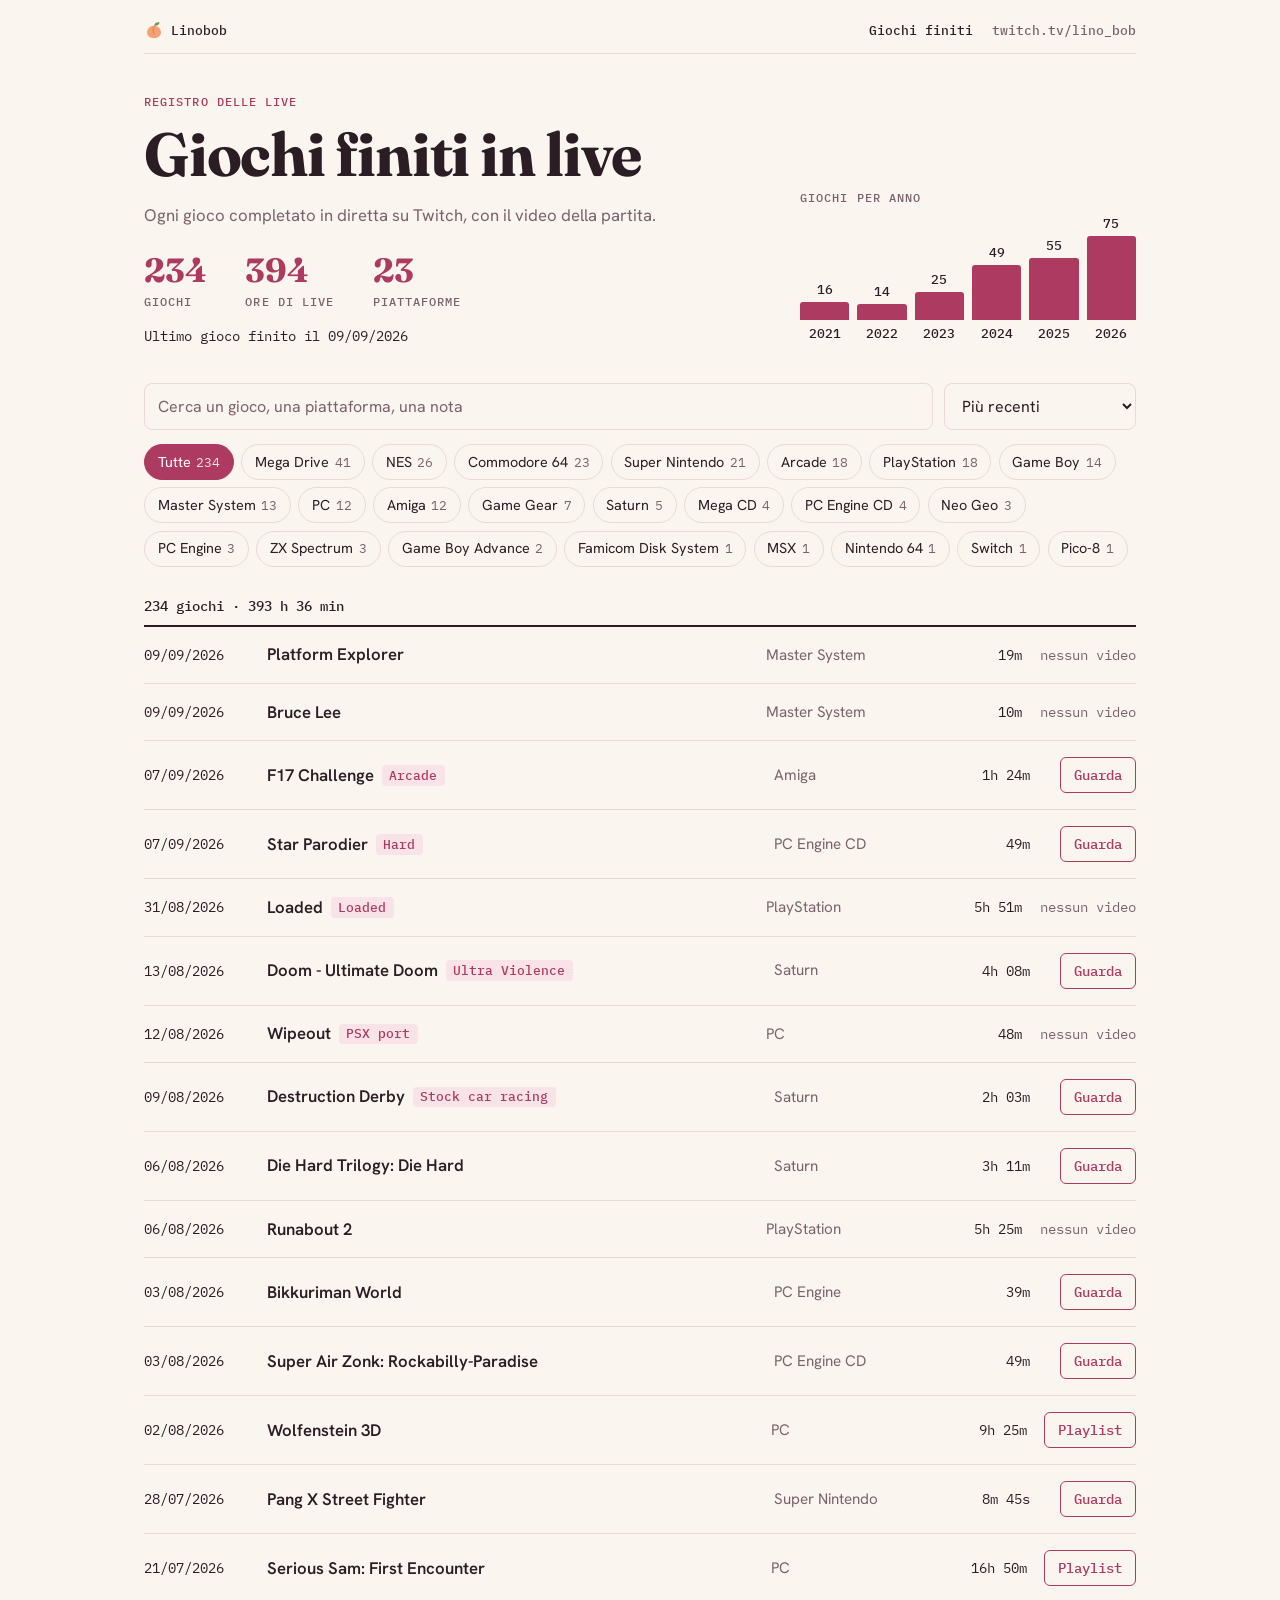
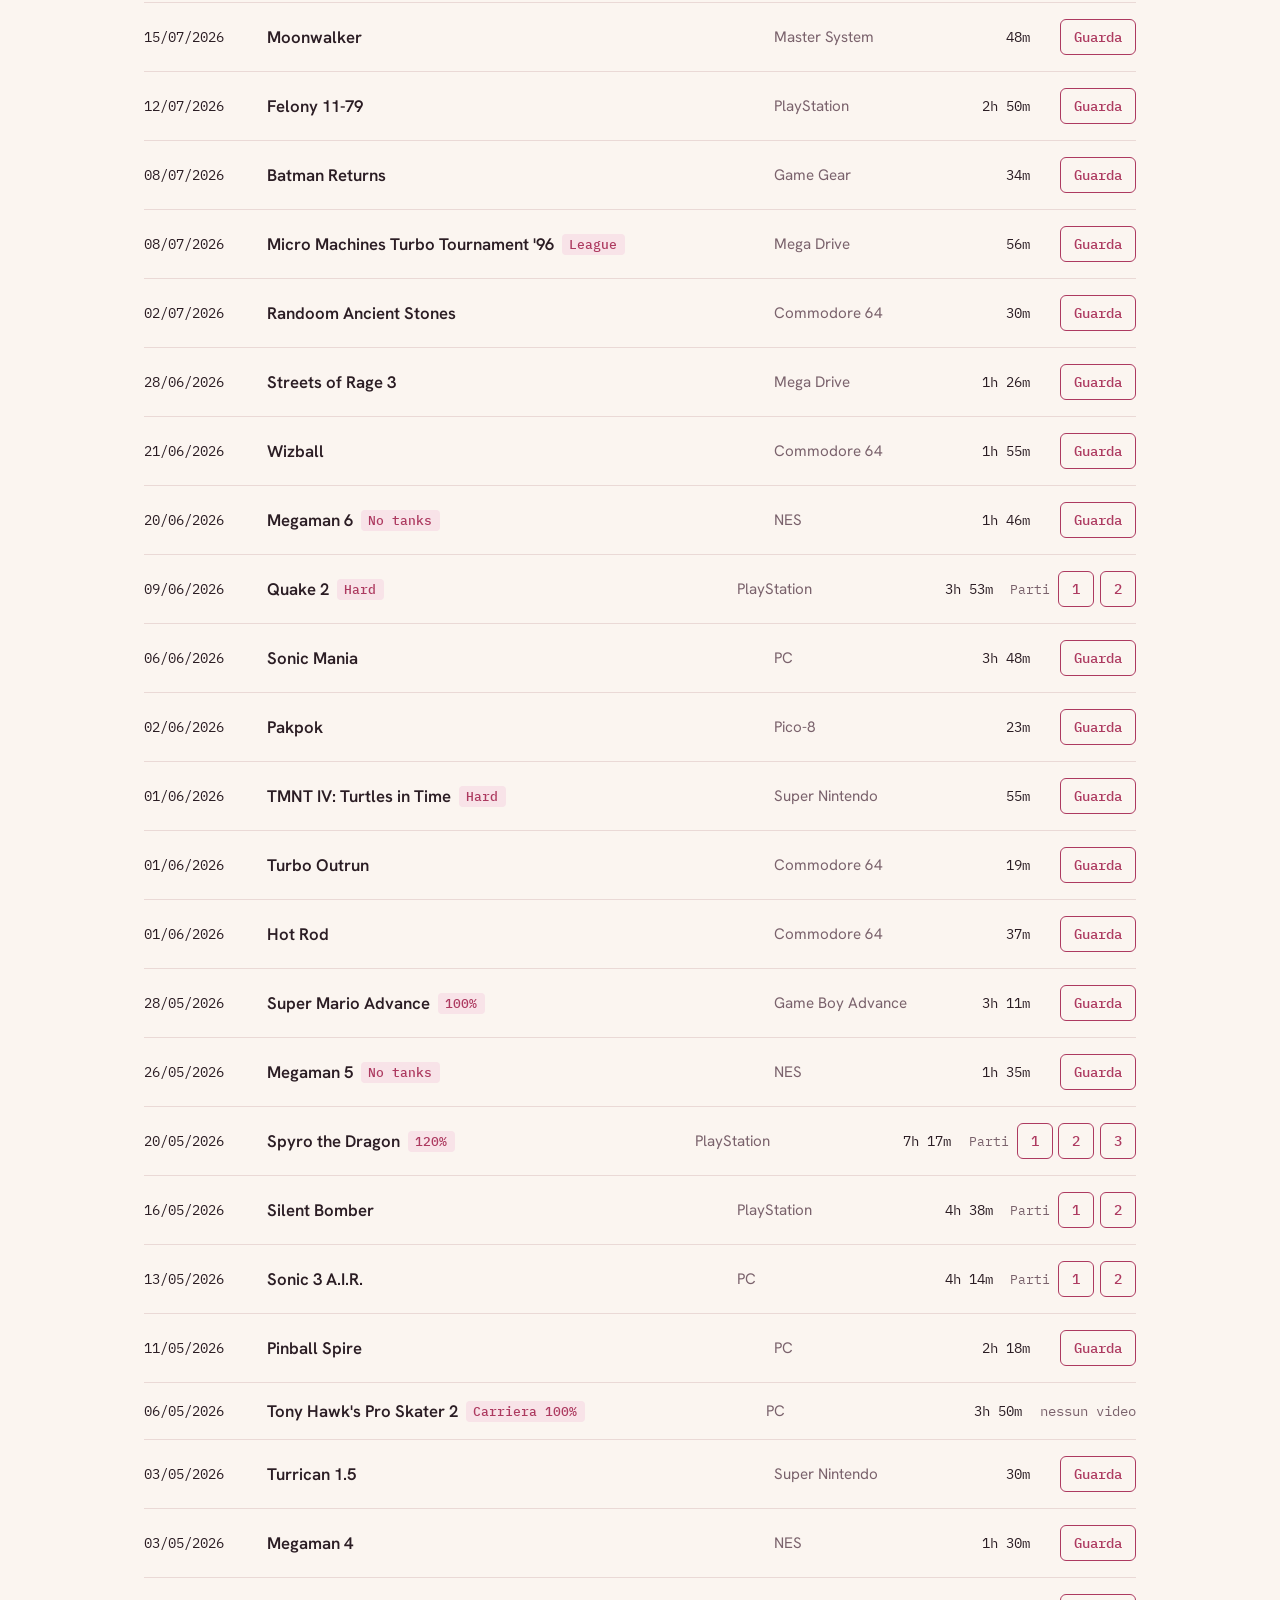
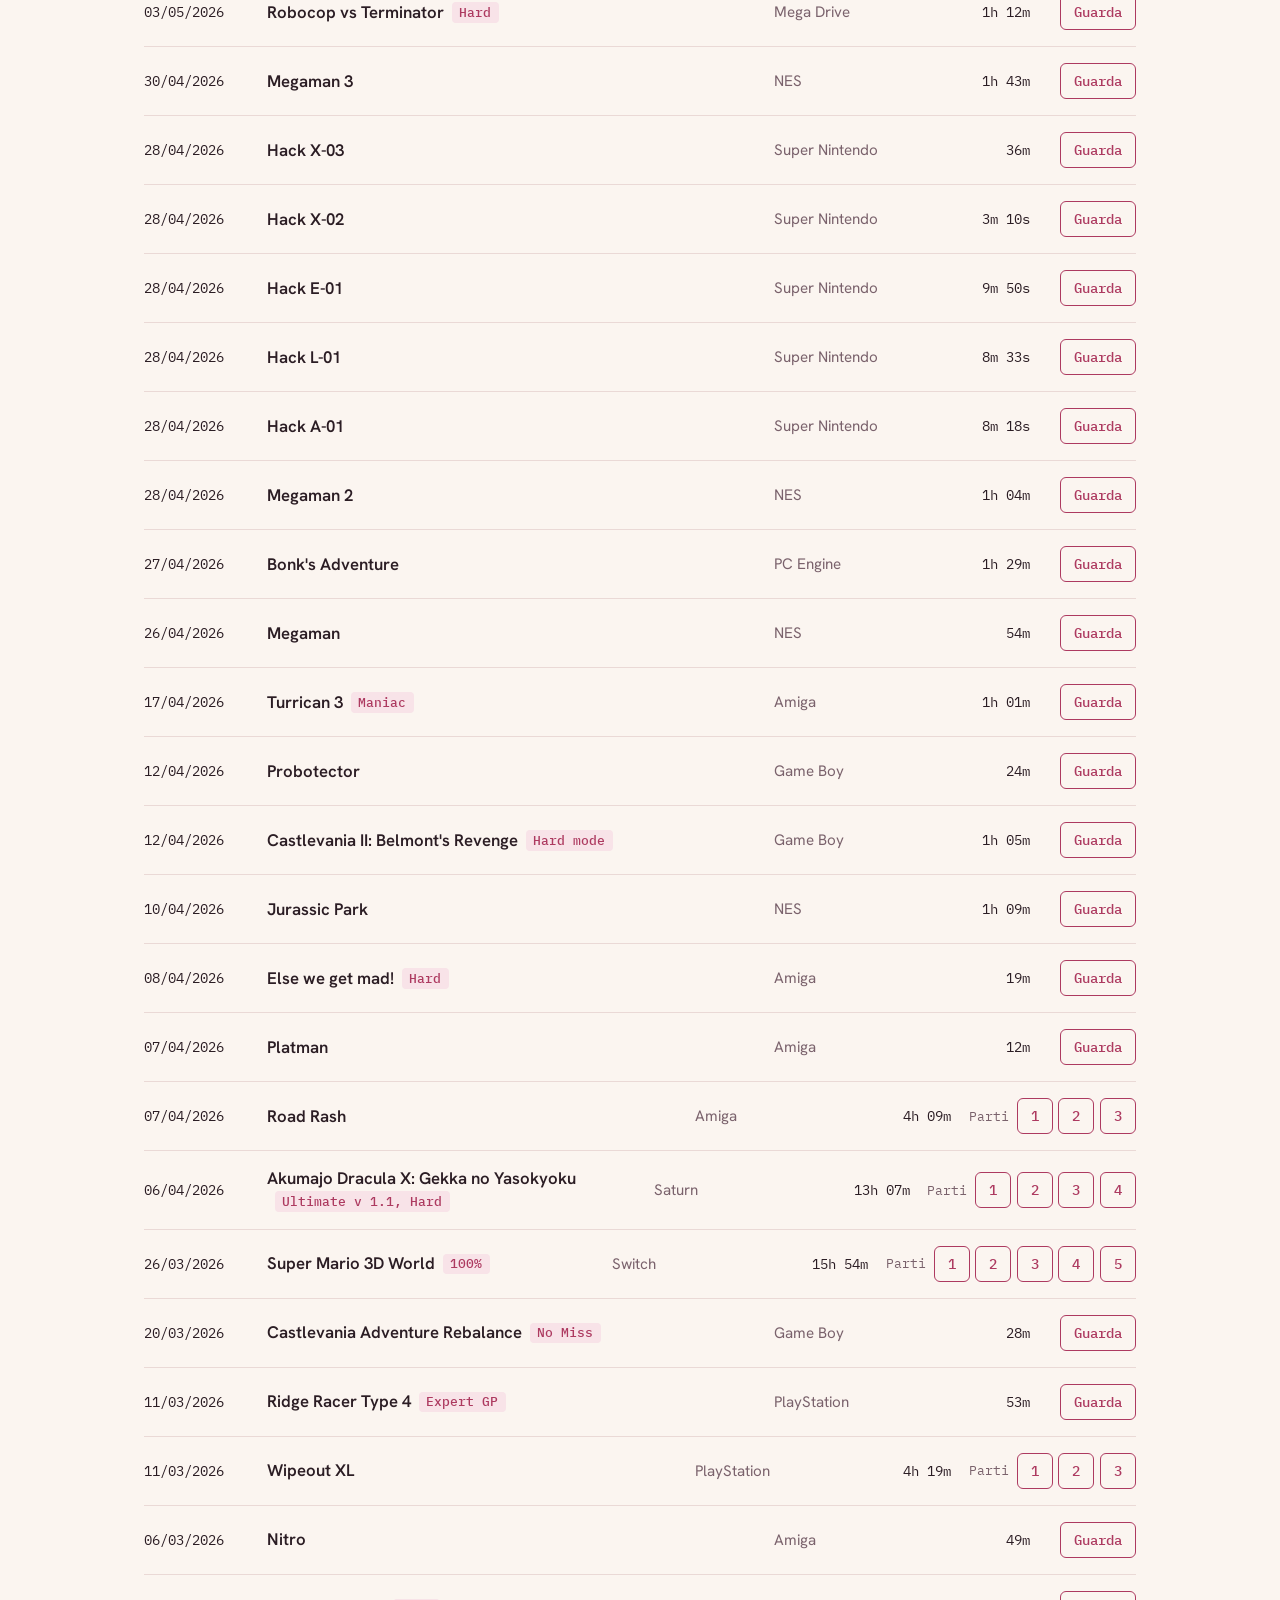
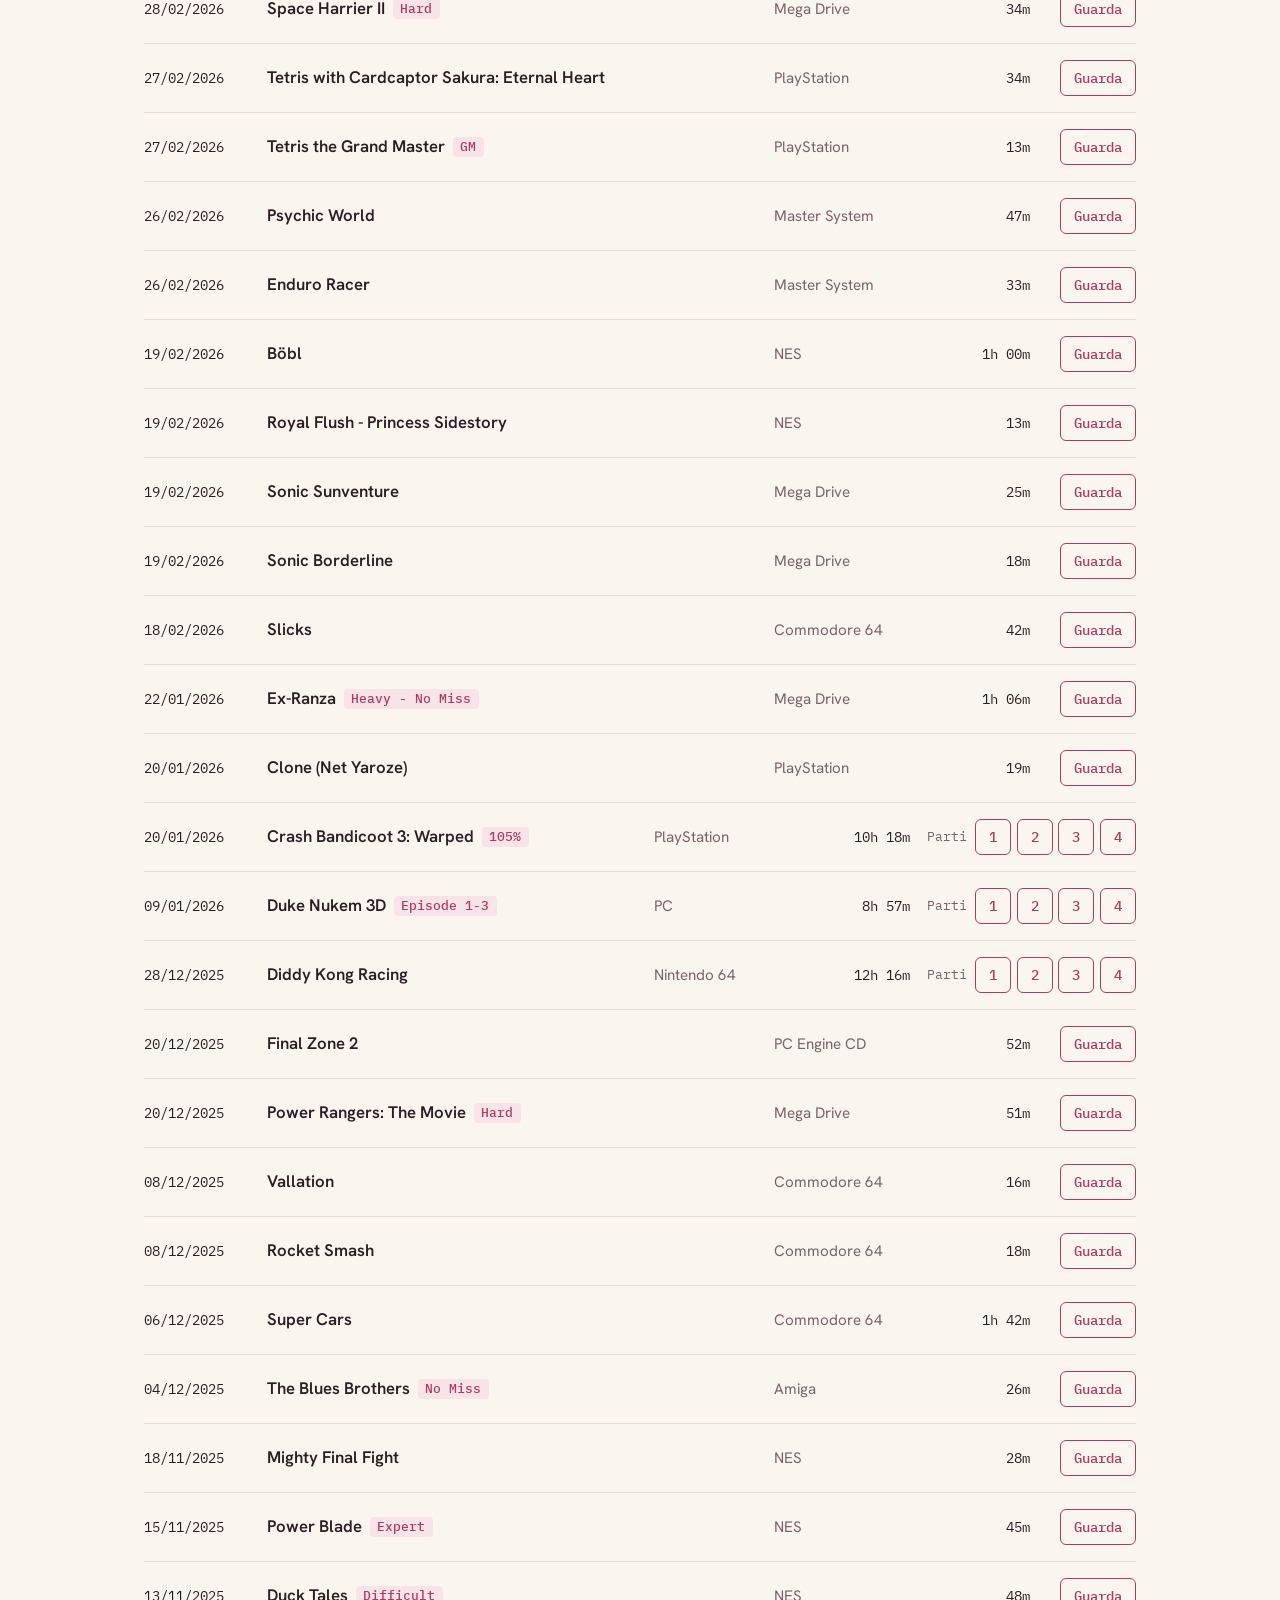
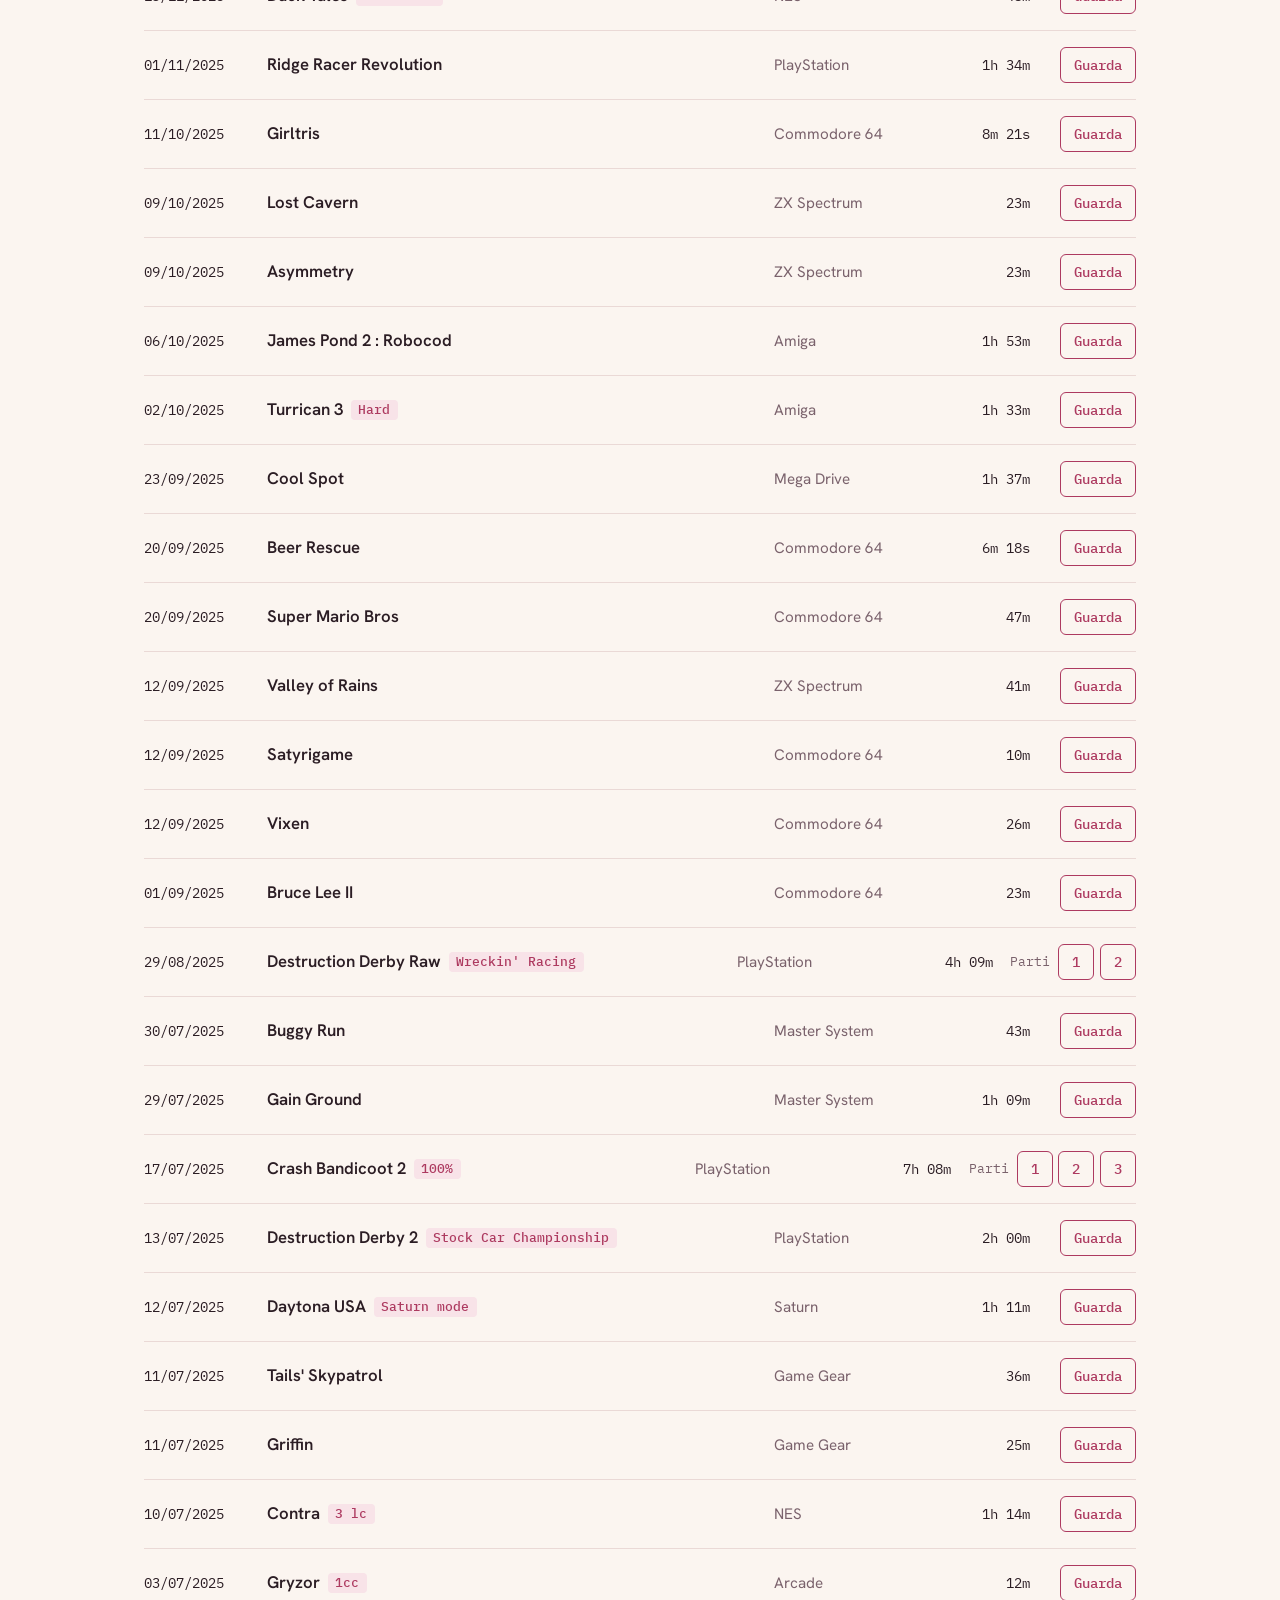
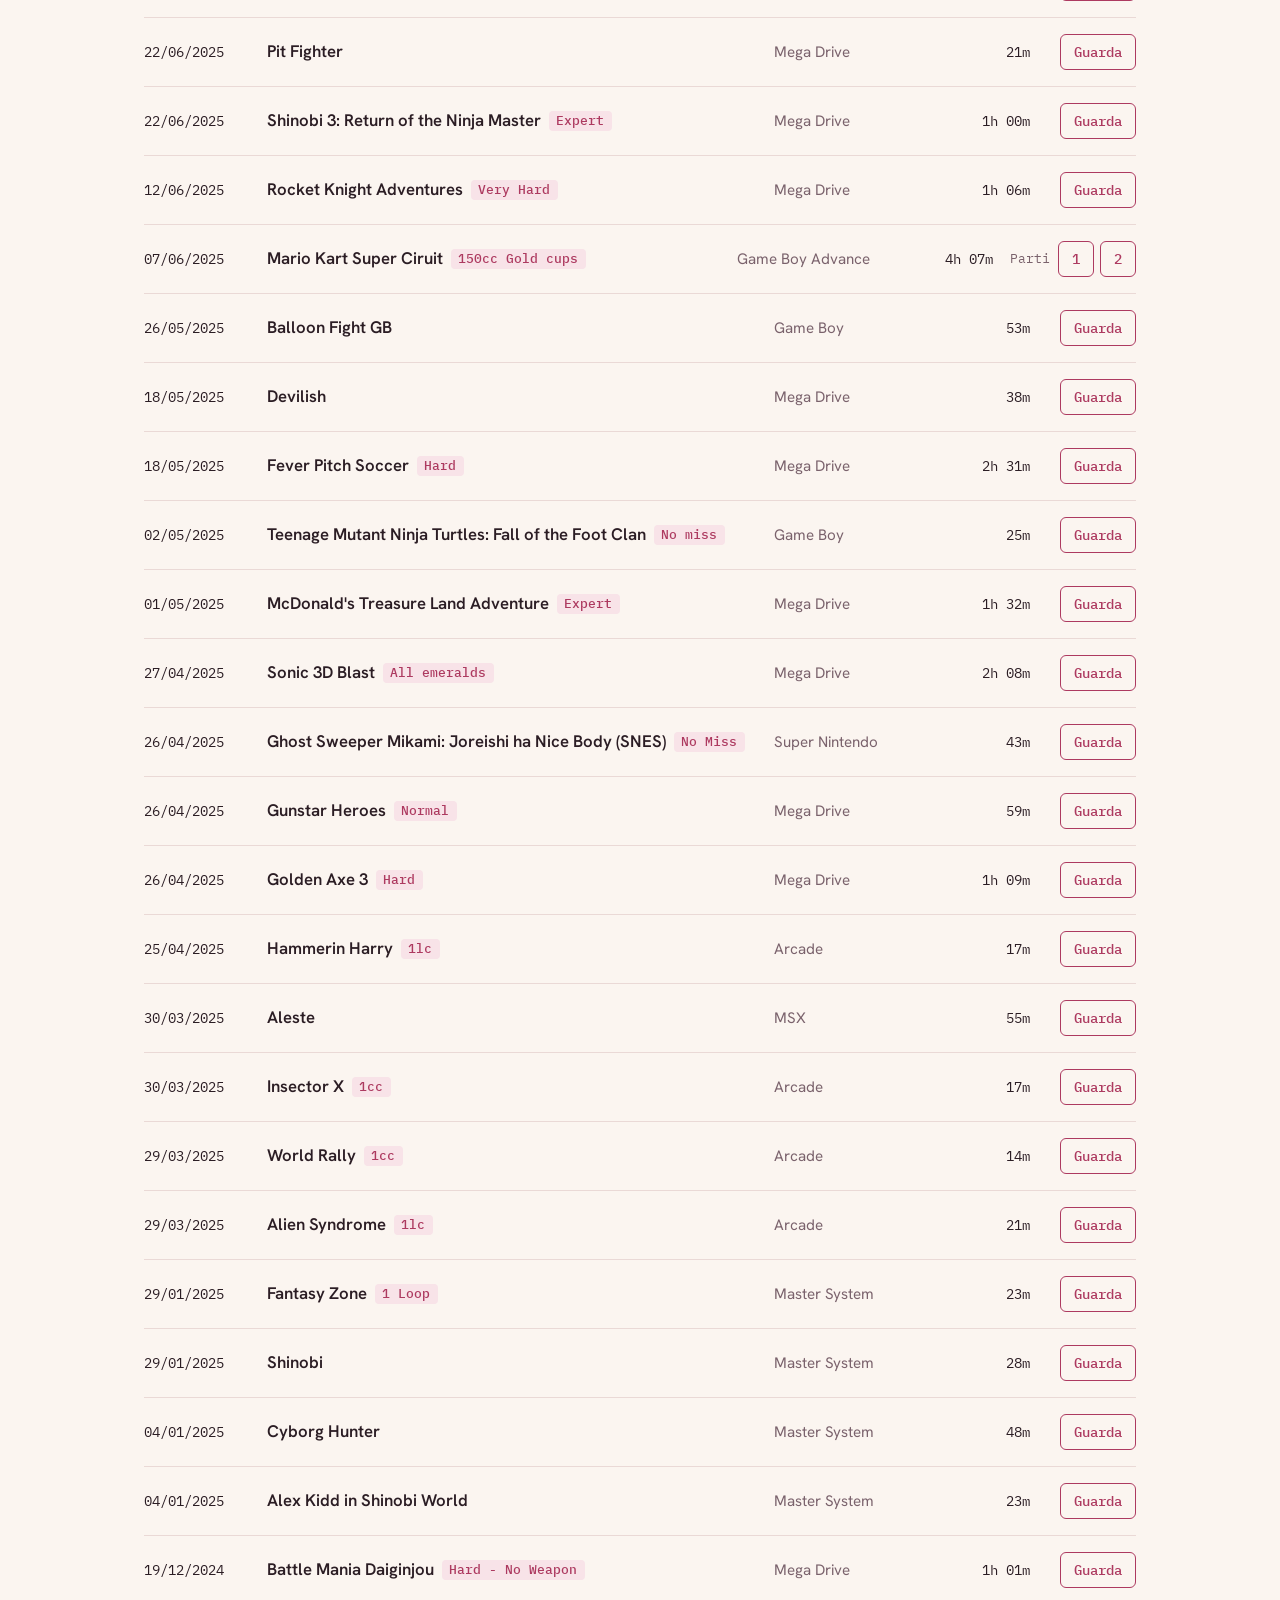
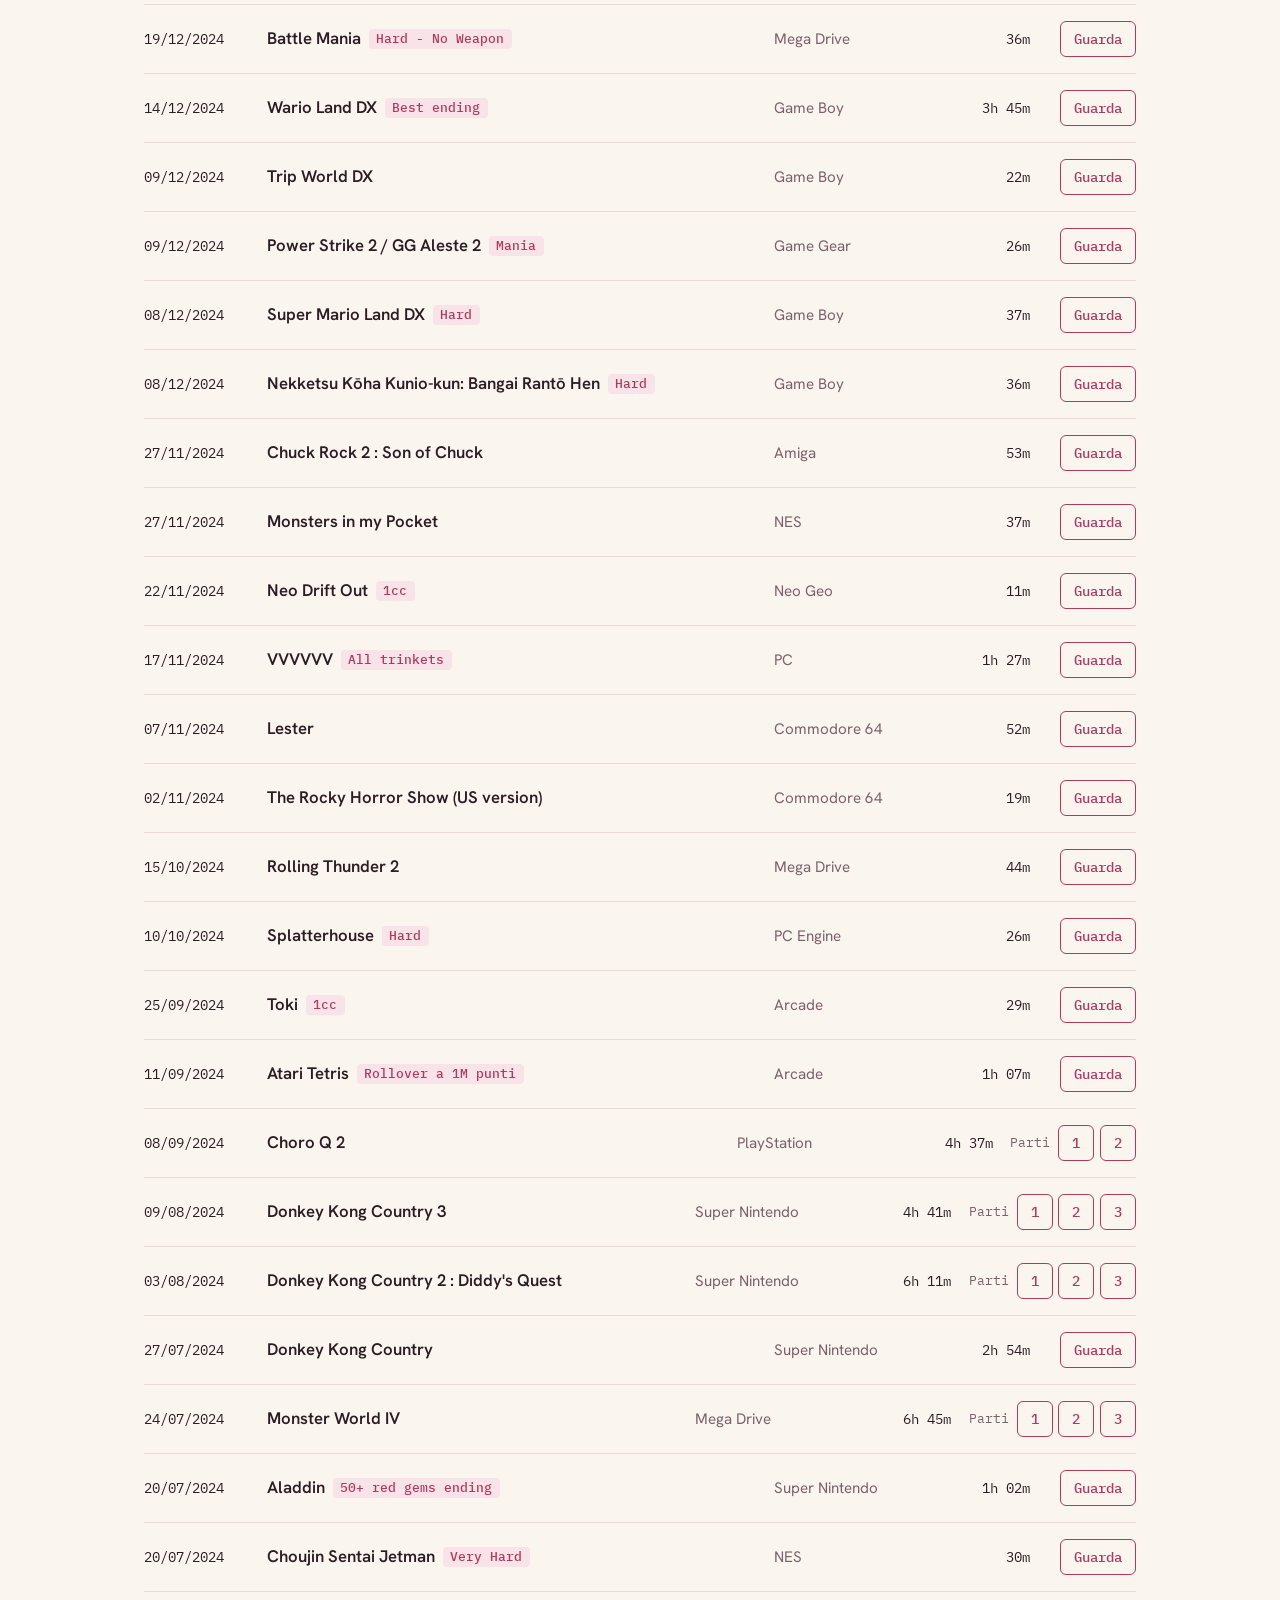
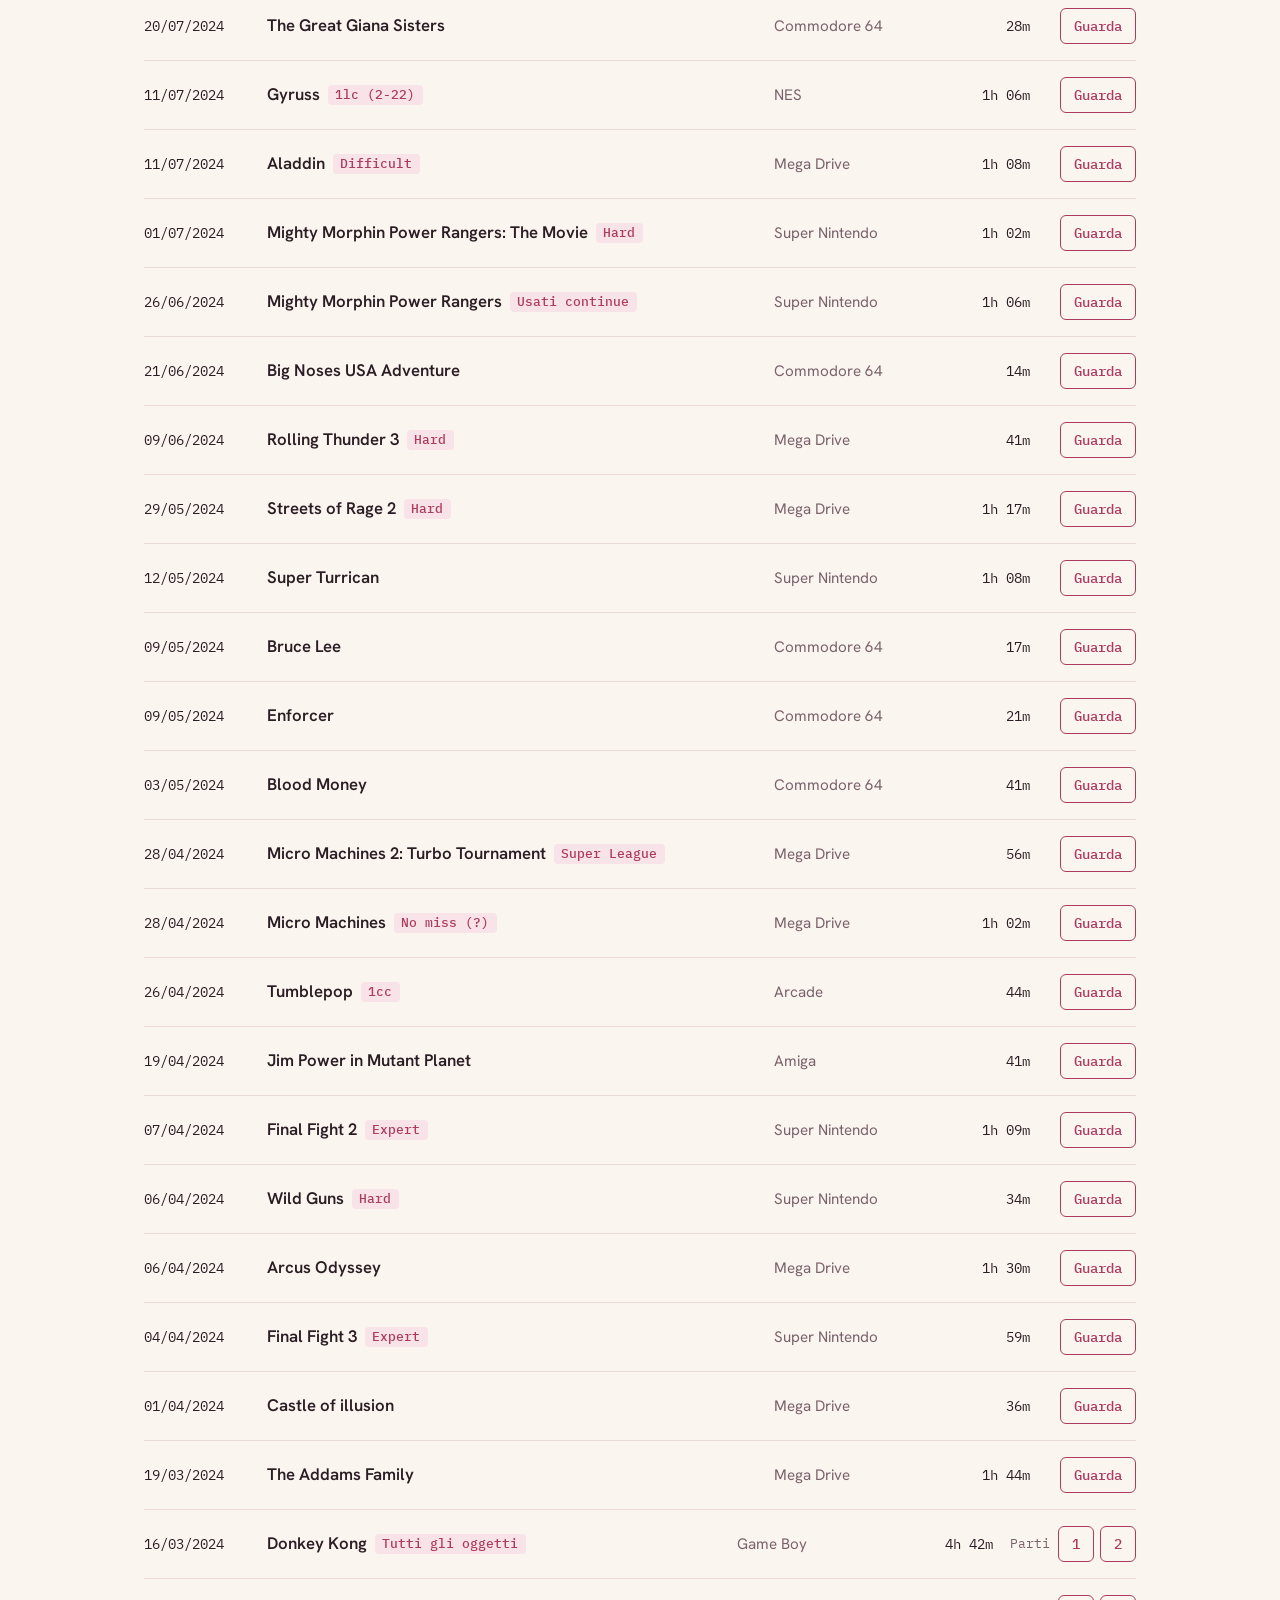
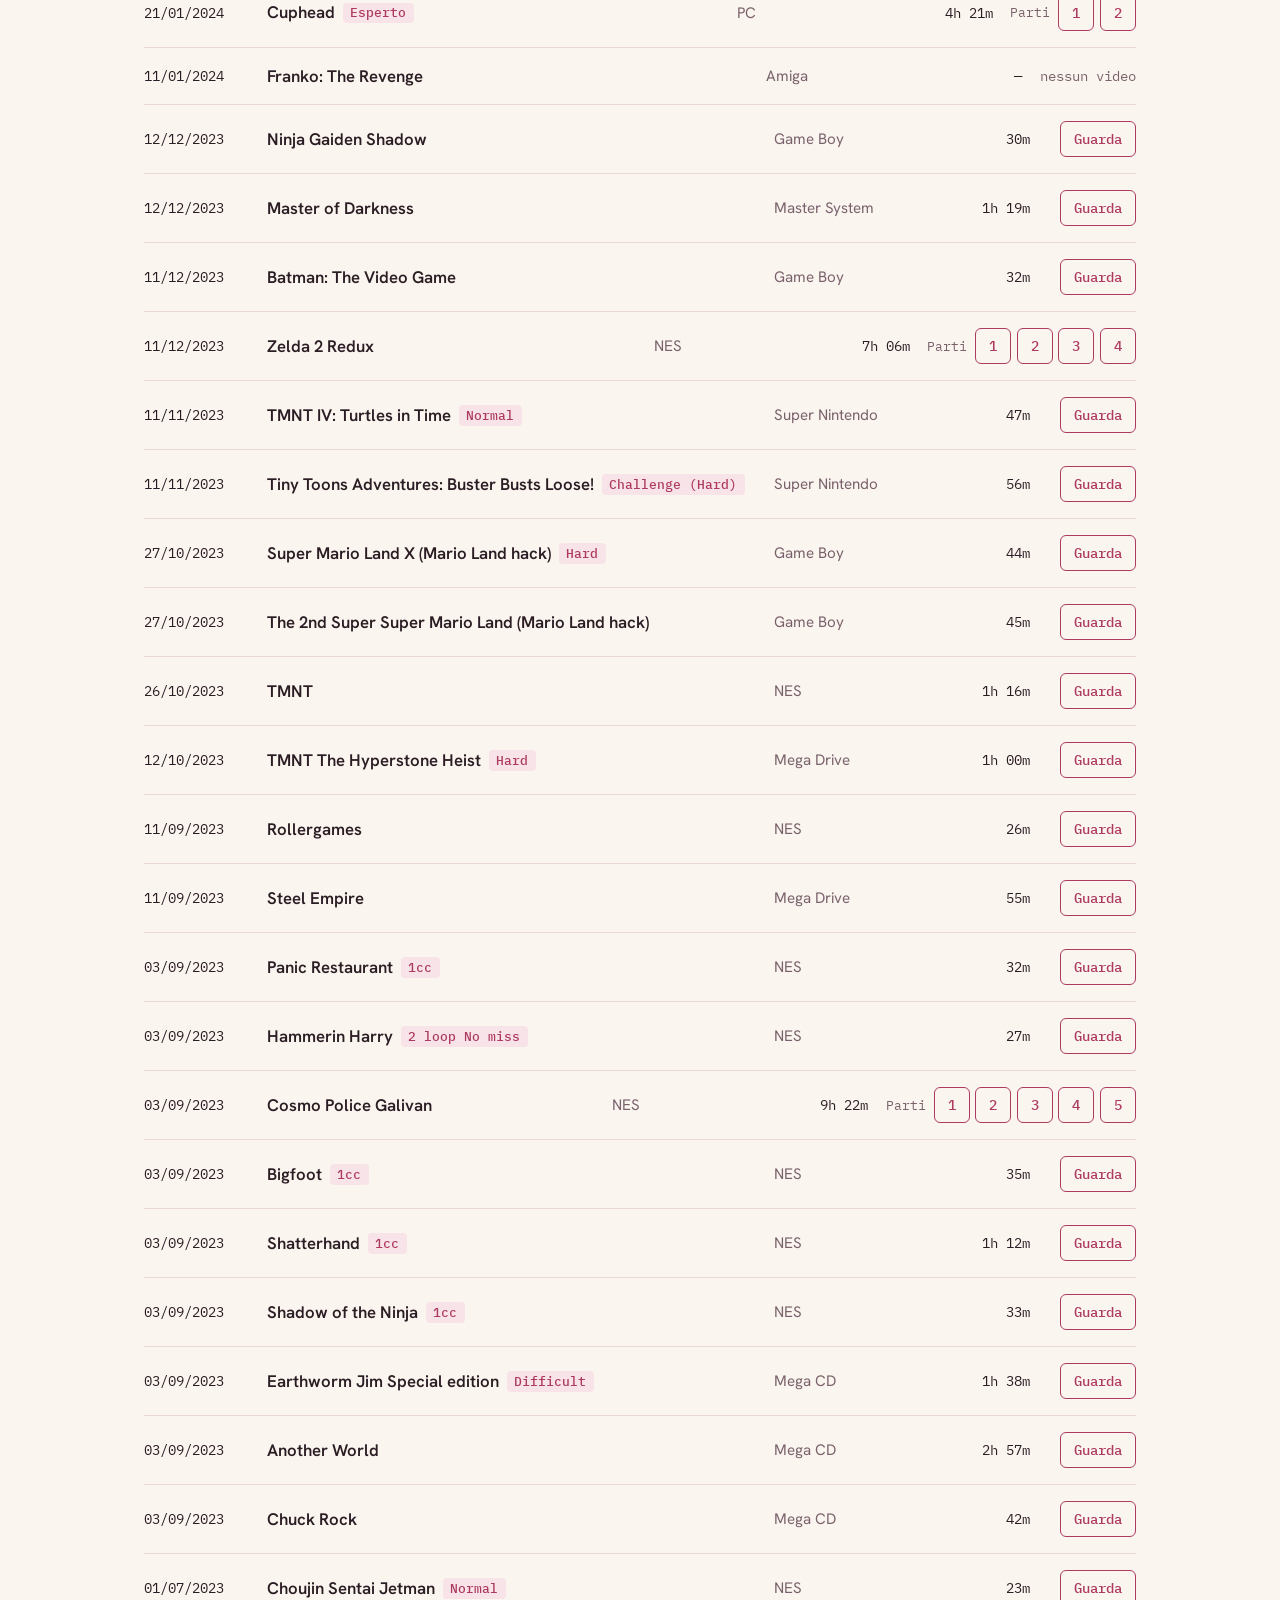
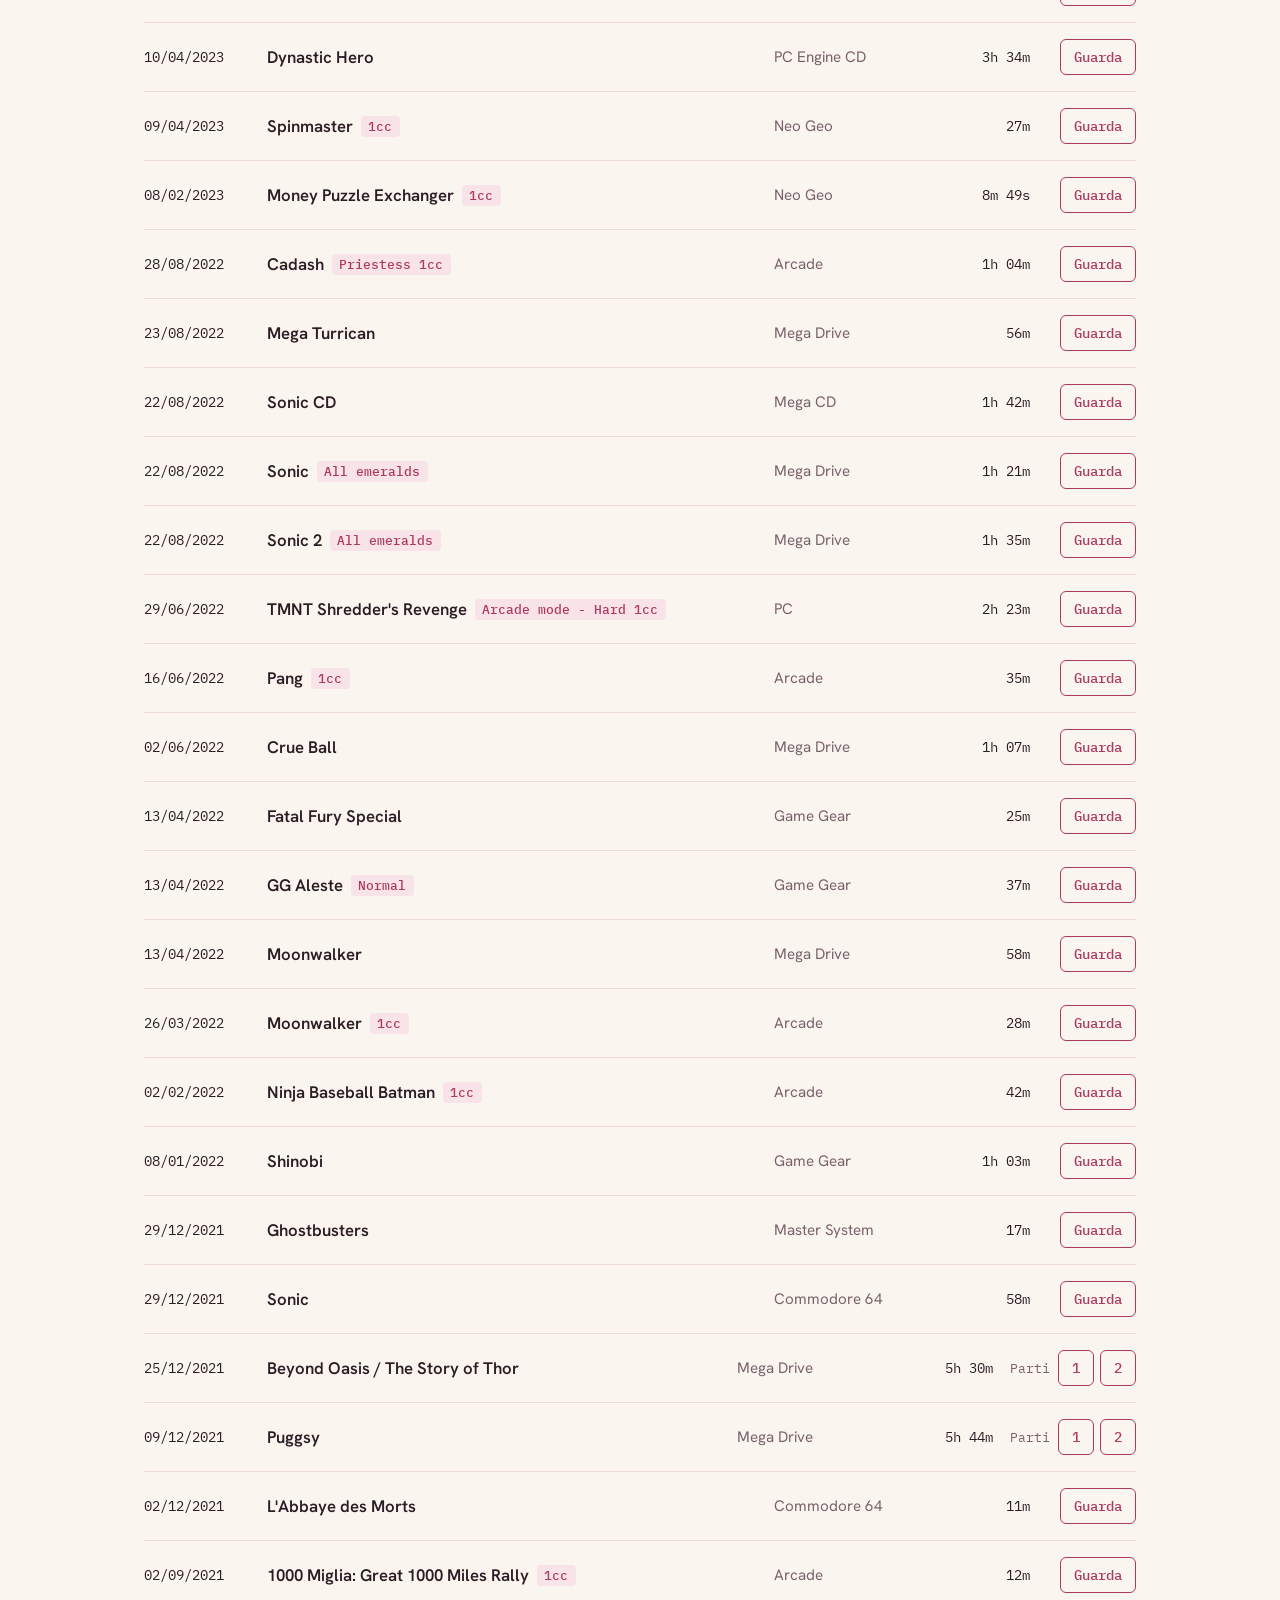
==== giochi/index.html @ 9753ef45 "Aggiunta la lista dei giochi finiti Co-Authored-By: Claude Opus 5.5 (1M context) <noreply@anthropic." ====
<!doctype html>
<html lang="it">
<head>
<meta charset="utf-8">
<meta name="viewport" content="width=device-width, initial-scale=1, viewport-fit=cover">
<title>Giochi finiti in live · Linobob</title>
<meta name="description" content="Tutti i giochi completati in diretta su Twitch, con piattaforma, durata e video.">
<link rel="icon" href="data:image/svg+xml,%3Csvg xmlns='http://www.w3.org/2000/svg' viewBox='0 0 32 32'%3E%3Cpath d='M16 9c-7 0-11 5-11 11s5 9 11 9 11-3 11-9-4-11-11-11z' fill='%23F7A072'/%3E%3Cpath d='M16 10c-2 3-2 8 0 12' stroke='%23E07A5F' stroke-width='1.6' fill='none' stroke-linecap='round'/%3E%3Cpath d='M16 9c1-4 5-6 9-5-1 4-5 6-9 5z' fill='%236E9A5B'/%3E%3C/svg%3E">
<link rel="preconnect" href="https://fonts.googleapis.com">
<link rel="preconnect" href="https://fonts.gstatic.com" crossorigin>
<link rel="stylesheet" href="https://fonts.googleapis.com/css2?family=Fraunces:opsz,wght,SOFT,WONK@9..144,600,0,0;9..144,700,0,0&family=Hanken+Grotesk:wght@400;500;600&family=IBM+Plex+Mono:wght@400;500&display=swap">
<link rel="stylesheet" href="../assets/base.css">
<style>
.wrap { max-width: 62rem; }

/* Intestazione con totali e grafico per anno (che funziona anche da filtro) */
.head { display: grid; grid-template-columns: minmax(0, 1fr) minmax(0, 21rem); gap: 2rem 3rem; align-items: end; padding-top: 2.5rem; }
h1 { font-size: clamp(2.4rem, 9vw, 3.8rem); line-height: 1; }
.lead { margin-top: 1rem; color: var(--muted); font-size: 1.05rem; }
.stats { display: flex; flex-wrap: wrap; gap: 1.1rem 2.4rem; margin: 1.6rem 0 0; }
.stat b { display: block; font: 700 2.1rem/1 var(--display); font-variation-settings: "SOFT" 0, "WONK" 0; color: var(--accent); font-variant-numeric: tabular-nums; }
.stat span { display: block; margin-top: 0.4rem; }
.last { margin: 1.1rem 0 0; font: 400 0.85rem var(--mono); }
.chart-label { margin: 0 0 0.6rem; }
.years { display: flex; align-items: flex-end; gap: 0.5rem; }
.years button {
  flex: 1 1 0; min-width: 0;
  display: flex; flex-direction: column; align-items: stretch; justify-content: flex-end; gap: 0.3rem;
  background: none; border: 0; padding: 0; color: var(--fg); cursor: pointer; text-align: center;
  font: 500 0.8rem var(--mono);
}
.years .n { font-variant-numeric: tabular-nums; }
.years .bar { display: block; width: 100%; background: var(--accent); border-radius: 3px 3px 0 0; transition: background-color 0.15s; }
.years[data-sel] button:not([aria-pressed="true"]) .bar { background: var(--bar); }
.years button:hover .bar { background: var(--accent); }
.years button[aria-pressed="true"] .y { color: var(--accent); text-decoration: underline; text-underline-offset: 3px; }
.years .y { padding-bottom: 0.15rem; }

/* Ricerca, ordinamento, piattaforme */
.tools { display: flex; flex-wrap: wrap; gap: 0.7rem; margin-top: 2.4rem; }
.tools input, .tools select {
  background: var(--bg); color: var(--fg);
  border: 1px solid var(--line); border-radius: 8px;
  padding: 0.6rem 0.8rem; font-size: 16px; min-height: 46px;
}
.tools input { flex: 1 1 14rem; min-width: 0; }
.tools select { flex: 0 1 12rem; min-width: 0; }
.tools input::placeholder { color: var(--muted); }
.chips { display: flex; gap: 0.45rem; margin-top: 0.9rem; overflow-x: auto; padding-bottom: 0.5rem; scrollbar-width: thin; }
.chip {
  flex: none; white-space: nowrap; cursor: pointer;
  background: transparent; color: var(--fg);
  border: 1px solid var(--line); border-radius: 999px;
  padding: 0.3rem 0.8rem; font-size: 0.9rem; min-height: 36px;
}
.chip i { font: 400 0.8rem var(--mono); font-style: normal; color: var(--muted); margin-left: 0.35rem; }
.chip:hover { border-color: var(--accent); }
.chip[aria-pressed="true"] { background: var(--accent); border-color: var(--accent); color: var(--accent-ink); }
.chip[aria-pressed="true"] i { color: inherit; opacity: 0.85; }
@media (min-width: 761px) { .chips { flex-wrap: wrap; overflow: visible; } }

/* Registro: una riga per gioco (data, titolo e nota, piattaforma, durata, video) */
.sum {
  display: flex; justify-content: space-between; align-items: baseline; gap: 1rem;
  margin-top: 1.4rem; padding-bottom: 0.6rem; border-bottom: 2px solid var(--fg);
  font: 500 0.85rem var(--mono);
}
.sum button, .empty button { background: none; border: 0; padding: 0.25rem 0; color: var(--accent); cursor: pointer; text-decoration: underline; text-underline-offset: 3px; font: inherit; }
.log { list-style: none; margin: 0; padding: 0; }
.row {
  display: grid;
  grid-template-columns: 6.6rem minmax(0, 1fr) 9.5rem 5.4rem minmax(5.5rem, auto);
  grid-template-areas: "d t p u l";
  gap: 0.35rem 1.1rem; align-items: center;
  padding: 1rem 0; border-bottom: 1px solid var(--line);
}
.d { grid-area: d; font: 400 0.875rem var(--mono); font-variant-numeric: tabular-nums; }
.t { grid-area: t; min-width: 0; font: 600 1.05rem/1.35 var(--body); overflow-wrap: anywhere; }
.note { display: inline-block; margin-left: 0.5rem; padding: 0.05rem 0.45rem; border-radius: 4px; background: var(--accent-soft); color: var(--accent); font: 500 0.8rem/1.5 var(--mono); vertical-align: 0.08em; overflow-wrap: anywhere; }
.p { grid-area: p; font-size: 0.95rem; color: var(--muted); min-width: 0; }
.u { grid-area: u; text-align: right; font: 400 0.875rem var(--mono); font-variant-numeric: tabular-nums; }
.l { grid-area: l; display: flex; flex-wrap: wrap; gap: 0.35rem; justify-content: flex-end; }
.parts { display: inline-flex; flex-wrap: wrap; gap: 0.35rem; align-items: center; justify-content: flex-end; }
.plabel { font: 400 0.8rem var(--mono); color: var(--muted); margin-right: 0.15rem; }
.btn {
  display: inline-flex; align-items: center; justify-content: center;
  min-height: 36px; min-width: 36px; padding: 0 0.8rem;
  border: 1px solid var(--accent); border-radius: 6px;
  color: var(--accent); text-decoration: none; font: 500 0.85rem var(--mono);
}
.btn:hover { background: var(--accent); color: var(--accent-ink); }
.parts .btn { padding: 0 0.45rem; }
.nolink { font: 400 0.85rem var(--mono); color: var(--muted); }
.empty { padding: 2.5rem 0; color: var(--muted); }

/* Telefono: ogni gioco è una scheda separata */
@media (max-width: 760px) {
  .head { grid-template-columns: minmax(0, 1fr); }
  .sum { border-bottom: 0; padding-bottom: 0; }
  .log { display: grid; gap: 0.7rem; margin-top: 0.8rem; }
  .row {
    grid-template-columns: auto minmax(0, 1fr) auto;
    grid-template-areas: "t t t" "d p u" "l l l";
    align-items: baseline; gap: 0.5rem 0.8rem;
    padding: 0.9rem 1rem; border: 1px solid var(--line); border-left: 4px solid var(--peach); border-radius: 10px;
  }
  .l, .parts { justify-content: flex-start; }
  .l { margin-top: 0.2rem; }
}
@media (prefers-reduced-motion: reduce) { .years .bar { transition: none; } }
</style>
</head>
<body>
<div class="wrap">
  <div class="top">
    <a class="brand" href="../">
      <svg viewBox="0 0 32 32" aria-hidden="true">
        <path d="M16 9c-7 0-11 5-11 11s5 9 11 9 11-3 11-9-4-11-11-11z" fill="var(--peach)"/>
        <path d="M16 10c-2 3-2 8 0 12" stroke="var(--peach-deep)" stroke-width="1.6" fill="none" stroke-linecap="round"/>
        <path d="M16 9c1-4 5-6 9-5-1 4-5 6-9 5z" fill="var(--leaf)"/>
      </svg>
      Linobob
    </a>
    <nav aria-label="Sito">
      <a href="./" aria-current="page">Giochi finiti</a>
      <a href="https://www.twitch.tv/lino_bob" target="_blank" rel="noopener">twitch.tv/lino_bob</a>
    </nav>
  </div>

  <header class="head">
    <div>
      <p class="kicker">Registro delle live</p>
      <h1>Giochi finiti in live</h1>
      <p class="lead">Ogni gioco completato in diretta su Twitch, con il video della partita.</p>
      <dl class="stats" id="stats"></dl>
      <p class="last" id="last"></p>
    </div>
    <div>
      <p class="label chart-label" id="chart-label">Giochi per anno</p>
      <div class="years" id="years" role="group" aria-labelledby="chart-label"></div>
    </div>
  </header>

  <div class="tools">
    <input id="q" type="search" placeholder="Cerca un gioco, una piattaforma, una nota" aria-label="Cerca" autocomplete="off">
    <select id="ord" aria-label="Ordina">
      <option value="recenti">Più recenti</option>
      <option value="vecchi">Meno recenti</option>
      <option value="lunghi">Più lunghi</option>
      <option value="brevi">Più brevi</option>
      <option value="titolo">Titolo A-Z</option>
    </select>
  </div>
  <div class="chips" id="chips" role="group" aria-label="Piattaforma"></div>

  <div class="sum">
    <span id="sum" aria-live="polite">Caricamento della lista…</span>
    <button id="reset" type="button" hidden>Azzera filtri</button>
  </div>
  <ul class="log" id="list"></ul>

  <footer class="foot">
    <p><code>1cc</code> finito con un solo credito. <code>1lc</code> finito con una sola vita.</p>
    <a href="../">Torna alla home</a>
  </footer>
</div>

<script>
/* I dati stanno in giochi.json, nella stessa cartella. Questa pagina non va modificata
   per aggiungere un gioco: basta aggiungere una voce al file JSON. */
(function () {
  const $ = id => document.getElementById(id);
  const esc = s => String(s).replace(/[&<>"']/g, c => ({ '&': '&amp;', '<': '&lt;', '>': '&gt;', '"': '&quot;', "'": '&#39;' }[c]));
  const norm = s => s.normalize('NFD').replace(/[̀-ͯ]/g, '').toLowerCase();

  // "1h 4m 22s" -> secondi; stringa vuota -> null
  function parseDurata(s) {
    if (!s) return null;
    const m = /^\s*(?:(\d+)h)?\s*(?:(\d+)m)?\s*(?:(\d+)s)?\s*$/.exec(s);
    if (!m || !(m[1] || m[2] || m[3])) return null;
    return (+m[1] || 0) * 3600 + (+m[2] || 0) * 60 + (+m[3] || 0);
  }
  const fmtData = iso => { const p = iso.split('-'); return p[2] + '/' + p[1] + '/' + p[0]; };
  const fmtDur = s => {
    if (s == null) return '—';
    const h = Math.floor(s / 3600), m = Math.floor(s % 3600 / 60), sec = s % 60;
    if (h) return h + 'h ' + String(m).padStart(2, '0') + 'm';
    return s < 600 ? m + 'm ' + String(sec).padStart(2, '0') + 's' : m + 'm';
  };
  const fmtTot = s => Math.floor(s / 3600) + ' h ' + Math.round(s % 3600 / 60) + ' min';
  const isPlaylist = u => /[?&]list=|\/playlist/.test(u);

  const sorters = {
    recenti: (a, b) => b.data.localeCompare(a.data) || b.i - a.i,
    vecchi: (a, b) => a.data.localeCompare(b.data) || a.i - b.i,
    lunghi: (a, b) => (b.sec || 0) - (a.sec || 0),
    brevi: (a, b) => (a.sec == null) - (b.sec == null) || (a.sec || 0) - (b.sec || 0),
    titolo: (a, b) => a.titolo.localeCompare(b.titolo, 'it', { sensitivity: 'base' })
  };

  function start(DATA) {
    const nomi = new Map(DATA.piattaforme.map(p => [p.sigla, p.nome]));
    const games = DATA.giochi.map((g, i) => Object.assign({}, g, {
      i,
      link: g.link || [],
      sec: parseDurata(g.durata),
      anno: g.data.slice(0, 4),
      chiave: norm([g.titolo, g.nota || '', g.piattaforma, nomi.get(g.piattaforma) || ''].join(' '))
    }));
    const state = { q: '', plat: '', anno: '', ord: 'recenti' };

    const totSec = games.reduce((t, g) => t + (g.sec || 0), 0);
    const piattUsate = new Set(games.map(g => g.piattaforma));
    $('stats').innerHTML =
      '<div class="stat"><b>' + games.length + '</b><span class="label">giochi</span></div>' +
      '<div class="stat"><b>' + Math.round(totSec / 3600) + '</b><span class="label">ore di live</span></div>' +
      '<div class="stat"><b>' + piattUsate.size + '</b><span class="label">piattaforme</span></div>';
    const ultimo = games.reduce((a, g) => g.data > a ? g.data : a, '');
    if (ultimo) $('last').textContent = 'Ultimo gioco finito il ' + fmtData(ultimo);

    const perAnno = {};
    games.forEach(g => { perAnno[g.anno] = (perAnno[g.anno] || 0) + 1; });
    const anni = Object.keys(perAnno).sort();
    const maxAnno = Math.max.apply(null, anni.map(a => perAnno[a]));
    $('years').innerHTML = anni.map(a =>
      '<button type="button" data-y="' + a + '" aria-pressed="false" aria-label="' + a + ': ' + perAnno[a] + ' giochi">' +
      '<span class="n">' + perAnno[a] + '</span>' +
      '<span class="bar" style="height:' + Math.max(4, Math.round(perAnno[a] / maxAnno * 84)) + 'px"></span>' +
      '<span class="y">' + a + '</span></button>'
    ).join('');

    const perPlat = {};
    games.forEach(g => { perPlat[g.piattaforma] = (perPlat[g.piattaforma] || 0) + 1; });
    const ordPlat = Object.keys(perPlat).sort((a, b) => perPlat[b] - perPlat[a]);
    const chip = (val, label, n) =>
      '<button type="button" class="chip" data-p="' + esc(val) + '" aria-pressed="false">' + esc(label) + '<i>' + n + '</i></button>';
    $('chips').innerHTML = chip('', 'Tutte', games.length) + ordPlat.map(s => chip(s, nomi.get(s) || s, perPlat[s])).join('');

    function linksHtml(g) {
      if (!g.link.length) return '<span class="nolink">nessun video</span>';
      if (g.link.length === 1) {
        const u = g.link[0];
        return '<a class="btn" href="' + esc(u) + '" target="_blank" rel="noopener" aria-label="Guarda ' + esc(g.titolo) + '">' + (isPlaylist(u) ? 'Playlist' : 'Guarda') + '</a>';
      }
      return '<span class="parts"><span class="plabel">Parti</span>' + g.link.map((u, k) =>
        '<a class="btn" href="' + esc(u) + '" target="_blank" rel="noopener" aria-label="Guarda ' + esc(g.titolo) + ', ' + (isPlaylist(u) ? 'playlist' : 'parte ' + (k + 1)) + '">' + (isPlaylist(u) ? 'Playlist' : (k + 1)) + '</a>'
      ).join('') + '</span>';
    }
    const rowHtml = g => '<li class="row">' +
      '<span class="d">' + fmtData(g.data) + '</span>' +
      '<span class="t">' + esc(g.titolo) + (g.nota ? '<span class="note">' + esc(g.nota) + '</span>' : '') + '</span>' +
      '<span class="p">' + esc(nomi.get(g.piattaforma) || g.piattaforma) + '</span>' +
      '<span class="u">' + fmtDur(g.sec) + '</span>' +
      '<span class="l">' + linksHtml(g) + '</span></li>';

    function update() {
      const terms = norm(state.q).split(/\s+/).filter(Boolean);
      const res = games.filter(g =>
        (!state.plat || g.piattaforma === state.plat) &&
        (!state.anno || g.anno === state.anno) &&
        terms.every(t => g.chiave.indexOf(t) !== -1)
      ).sort(sorters[state.ord]);

      $('list').innerHTML = res.length
        ? res.map(rowHtml).join('')
        : '<li class="empty">Nessun gioco corrisponde a questa ricerca. <button type="button" data-reset>Azzera i filtri</button></li>';
      const tot = res.reduce((t, g) => t + (g.sec || 0), 0);
      $('sum').textContent = res.length + (res.length === 1 ? ' gioco' : ' giochi') + ' · ' + fmtTot(tot);
      $('reset').hidden = !(state.q || state.plat || state.anno);
      document.querySelectorAll('#chips .chip').forEach(b => b.setAttribute('aria-pressed', String(b.dataset.p === state.plat)));
      document.querySelectorAll('#years button').forEach(b => b.setAttribute('aria-pressed', String(b.dataset.y === state.anno)));
      $('years').toggleAttribute('data-sel', !!state.anno);
    }
    function azzera() { state.q = ''; state.plat = ''; state.anno = ''; $('q').value = ''; update(); }

    $('q').addEventListener('input', e => { state.q = e.target.value; update(); });
    $('ord').addEventListener('change', e => { state.ord = e.target.value; update(); });
    $('chips').addEventListener('click', e => { const b = e.target.closest('button[data-p]'); if (b) { state.plat = b.dataset.p; update(); } });
    $('years').addEventListener('click', e => { const b = e.target.closest('button[data-y]'); if (b) { state.anno = state.anno === b.dataset.y ? '' : b.dataset.y; update(); } });
    $('reset').addEventListener('click', azzera);
    $('list').addEventListener('click', e => { if (e.target.closest('[data-reset]')) azzera(); });
    update();
  }

  fetch('giochi.json', { cache: 'no-cache' })
    .then(r => { if (!r.ok) throw new Error('HTTP ' + r.status); return r.json(); })
    .then(start)
    .catch(err => {
      $('sum').textContent = 'Non riesco a caricare la lista dei giochi (' + err.message + ').';
      if (location.protocol === 'file:') {
        $('list').innerHTML = '<li class="empty">Aperta come file locale, la pagina non può leggere giochi.json. Avvia un server nella cartella del sito con <code>python3 -m http.server</code> e apri http://localhost:8000/giochi/.</li>';
      }
    });
})();
</script>
</body>
</html>
---- assets/base.css ----
/* Stile condiviso da tutte le pagine del sito.
   Colori ispirati a Peach: crema, rosa, pesca. Colori e caratteri si cambiano solo qui, nei token di :root. */
:root {
  --bg: #FBF5F0; --fg: #2B1D24; --muted: #7A626C; --line: #EAD9D6;
  --accent: #AD3A60; --accent-ink: #FFFFFF; --accent-soft: #F8E3E8;
  --peach: #F7A072; --peach-deep: #E07A5F; --leaf: #6E9A5B; --bar: #E8C4CF;
  --display: "Fraunces", Georgia, "Times New Roman", serif;
  --body: "Hanken Grotesk", "Segoe UI", system-ui, sans-serif;
  --mono: "IBM Plex Mono", ui-monospace, Menlo, Consolas, monospace;
  color-scheme: light;
}
@media (prefers-color-scheme: dark) {
  :root {
    --bg: #1A1316; --fg: #F3E9EC; --muted: #A8959D; --line: #3A2B31;
    --accent: #F49AB6; --accent-ink: #1A1316; --accent-soft: #3A2129;
    --peach: #F7A072; --peach-deep: #E07A5F; --leaf: #8DB97A; --bar: #5A3A46;
    color-scheme: dark;
  }
}

* { box-sizing: border-box; }
html { -webkit-text-size-adjust: 100%; }
body {
  margin: 0; background: var(--bg); color: var(--fg);
  font: 400 16px/1.6 var(--body);
  padding-block: 1.25rem 3rem;
  padding-left: max(16px, env(safe-area-inset-left, 0px));
  padding-right: max(16px, env(safe-area-inset-right, 0px));
}
img { max-width: 100%; height: auto; }
[hidden] { display: none !important; }
a { color: var(--accent); }
button, input, select { font: inherit; }
:focus-visible { outline: 2px solid var(--accent); outline-offset: 2px; }
.wrap { max-width: 46rem; margin-inline: auto; }

/* Barra in alto, uguale su tutte le pagine: la pesca porta alla home */
.top { display: flex; flex-wrap: wrap; justify-content: space-between; align-items: center; gap: 0.4rem 1.2rem;
  padding-bottom: 0.8rem; border-bottom: 1px solid var(--line); font: 500 0.8rem var(--mono); }
.top nav { display: flex; flex-wrap: wrap; gap: 0.4rem 1.2rem; }
.top a { color: var(--muted); text-decoration: none; }
.top a:hover, .top a[aria-current="page"] { color: var(--fg); }
.top .brand { display: inline-flex; align-items: center; gap: 0.45rem; color: var(--fg); }
.brand svg { width: 20px; height: 20px; flex: none; }

/* Titoli in Fraunces, versione non morbida */
h1, h2, h3 { font-variation-settings: "SOFT" 0, "WONK" 0; }
h1 { font: 700 clamp(3.2rem, 16vw, 6rem)/0.95 var(--display); letter-spacing: -0.02em; margin: 0; overflow-wrap: anywhere; }
h2 { font: 600 1.6rem/1.15 var(--display); margin: 3rem 0 0.4rem; }
.lead { margin: 1.3rem 0 0; font-size: 1.15rem; max-width: 34rem; text-wrap: pretty; }
.kicker, .label { font: 500 0.75rem var(--mono); text-transform: uppercase; letter-spacing: 0.09em; }
.kicker { margin: 0 0 1rem; color: var(--accent); }
.label { color: var(--muted); }

.foot { margin-top: 3rem; padding-top: 1rem; border-top: 1px solid var(--line);
  color: var(--muted); font: 400 0.8rem var(--mono); display: flex; flex-wrap: wrap; gap: 0.4rem 1.4rem; }
.foot a { color: var(--muted); }
.foot p { margin: 0; }
.foot code { font: inherit; font-weight: 500; color: var(--fg); }
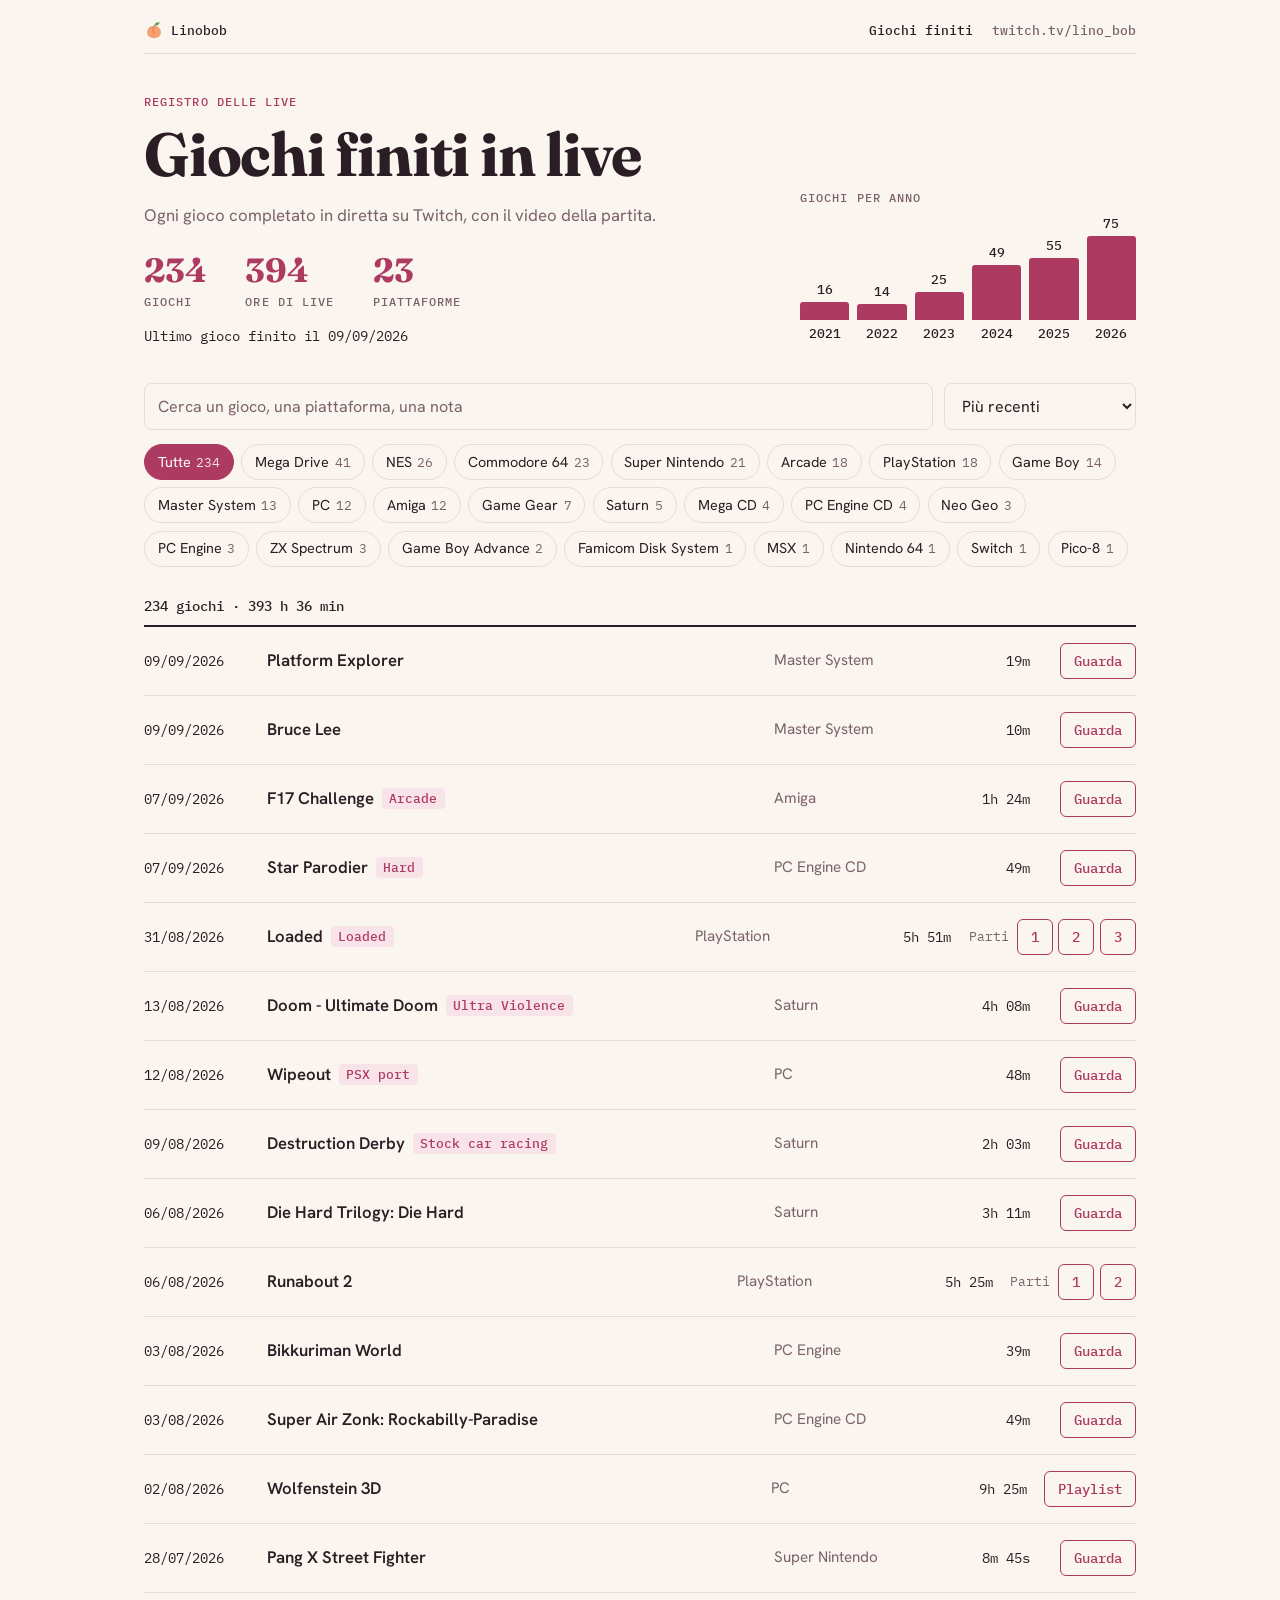
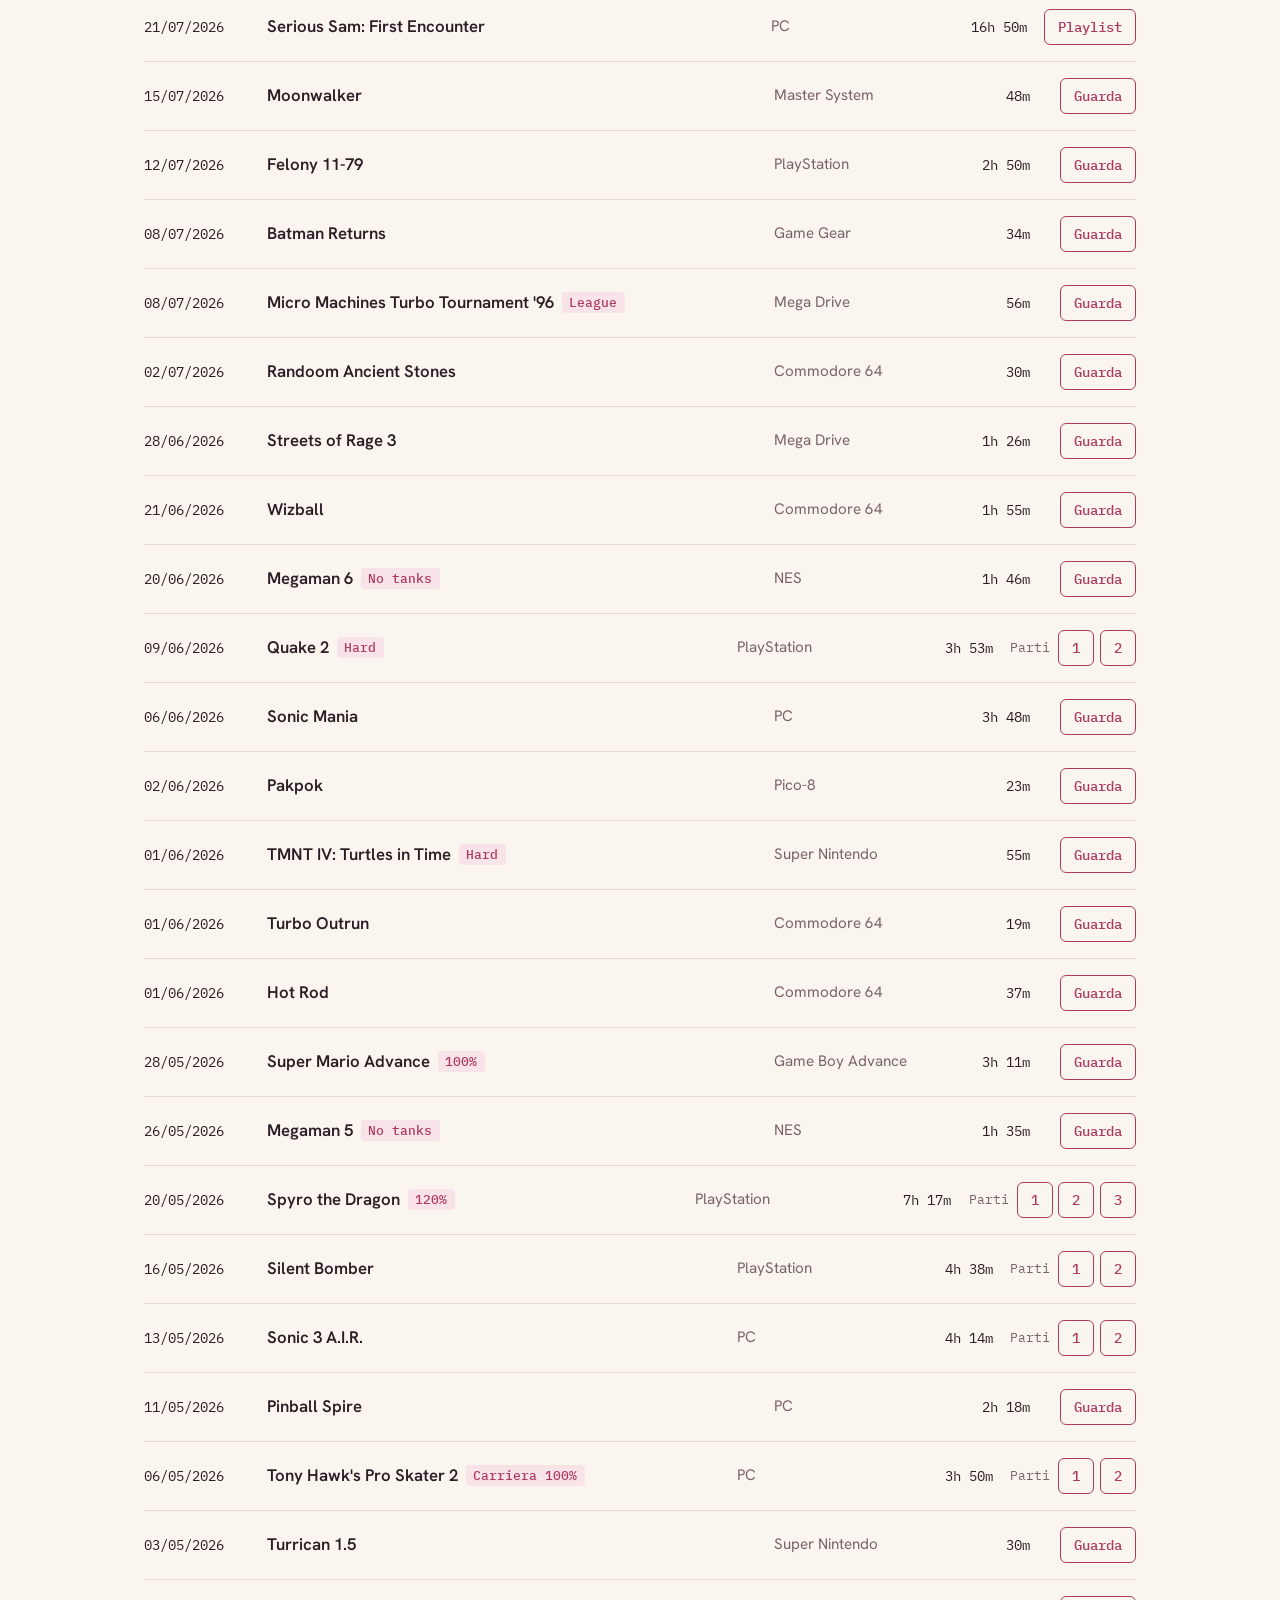
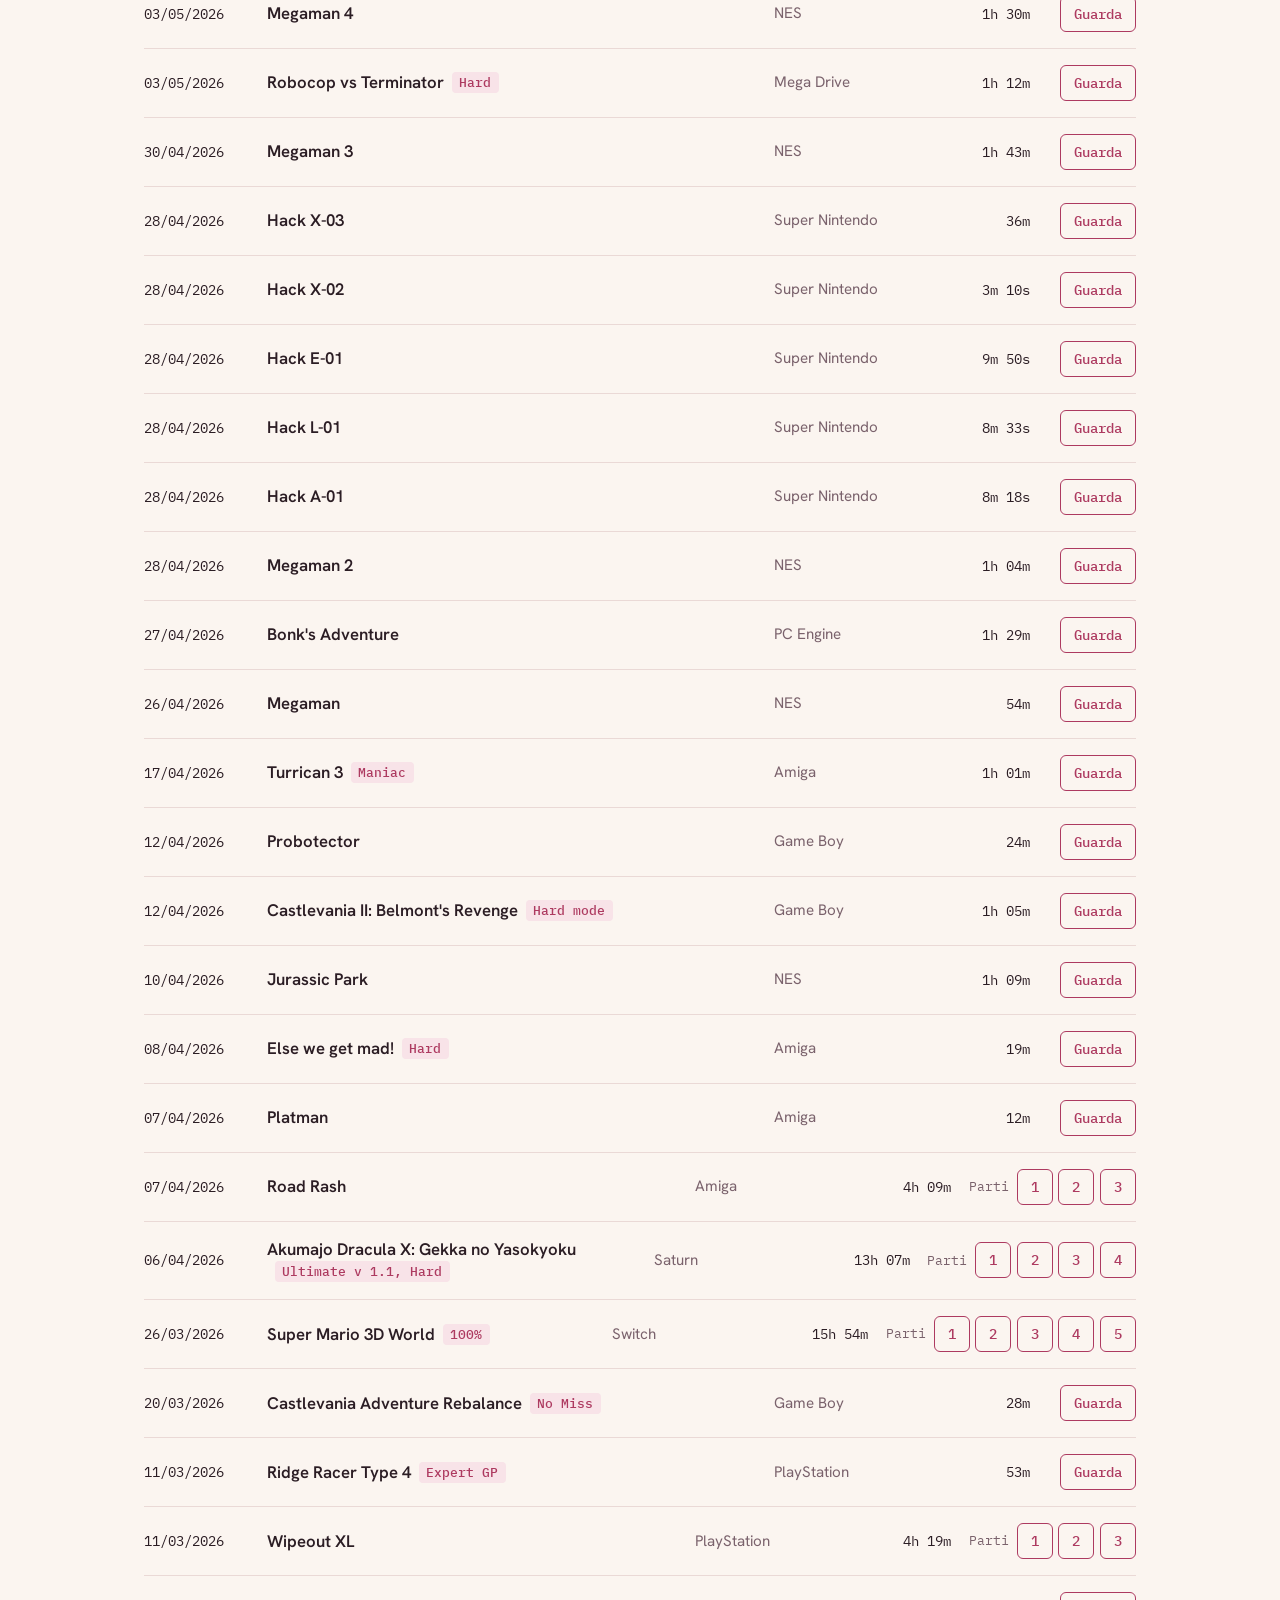
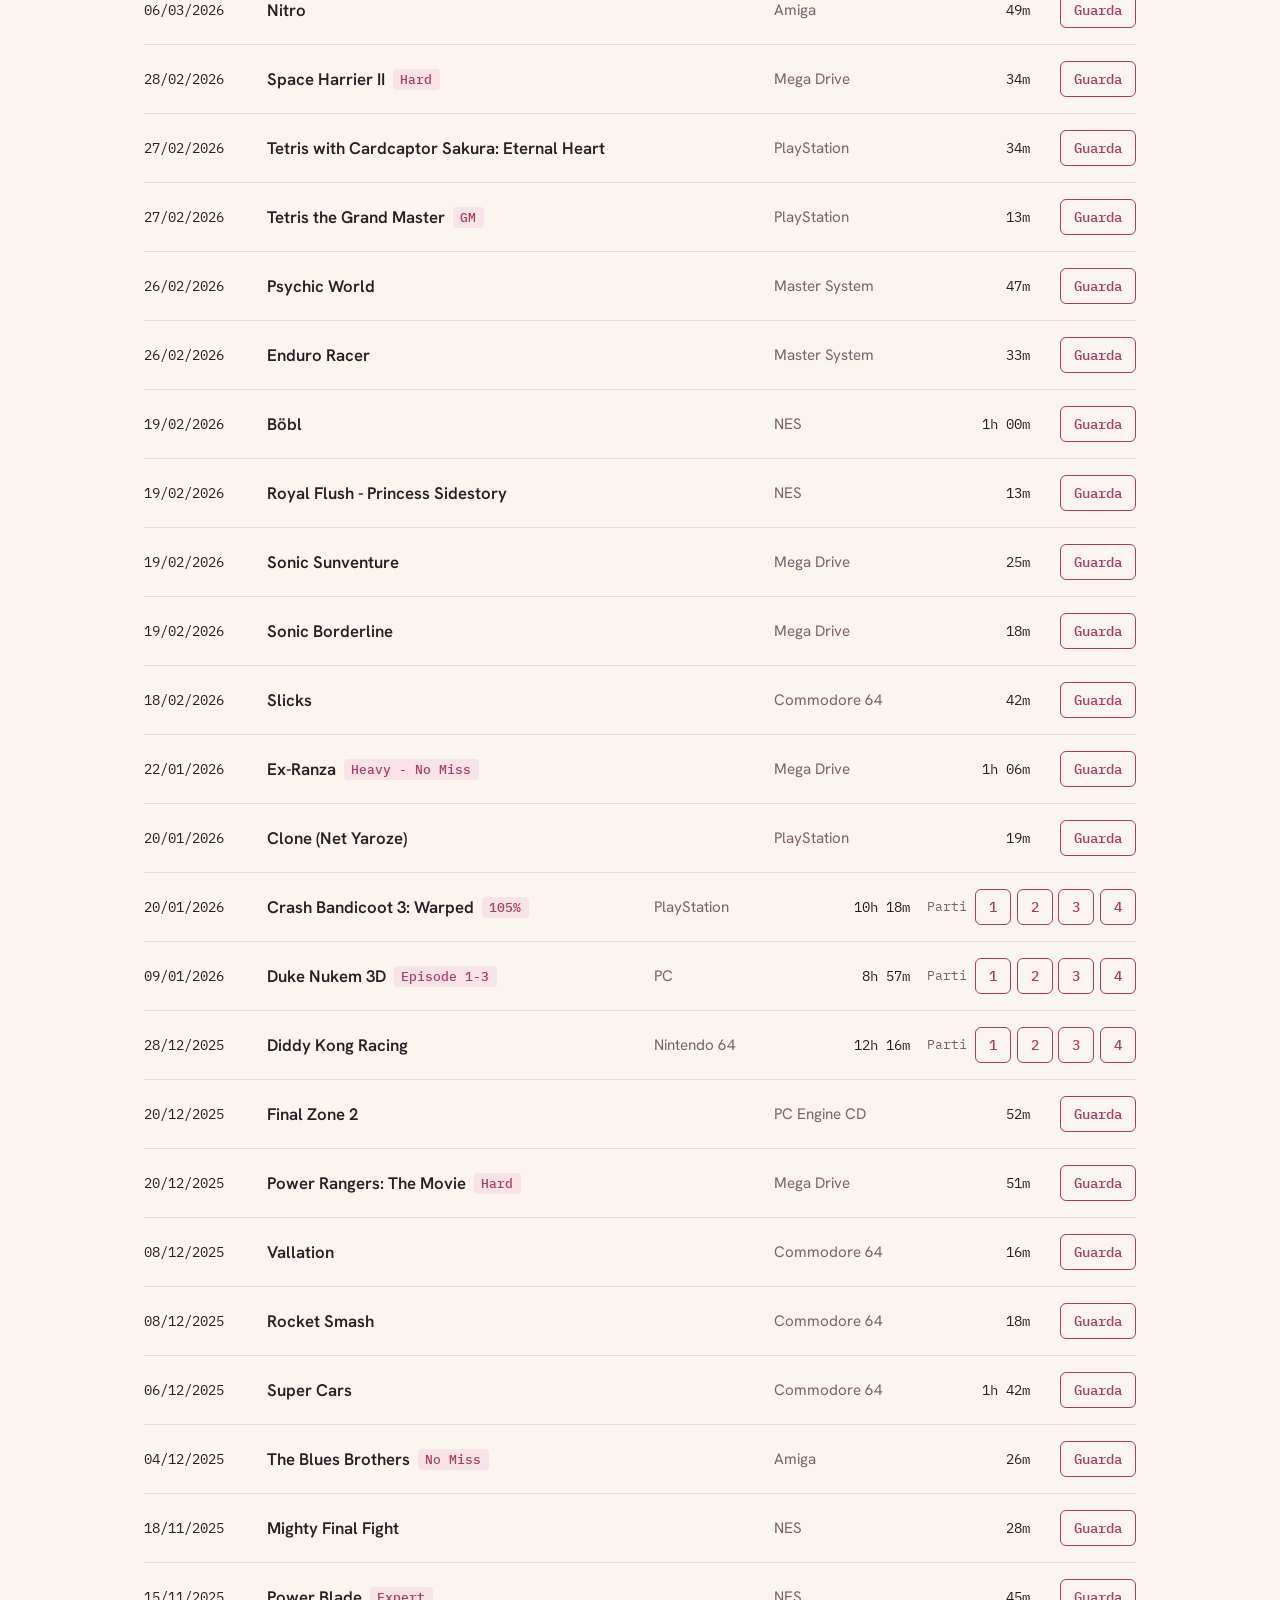
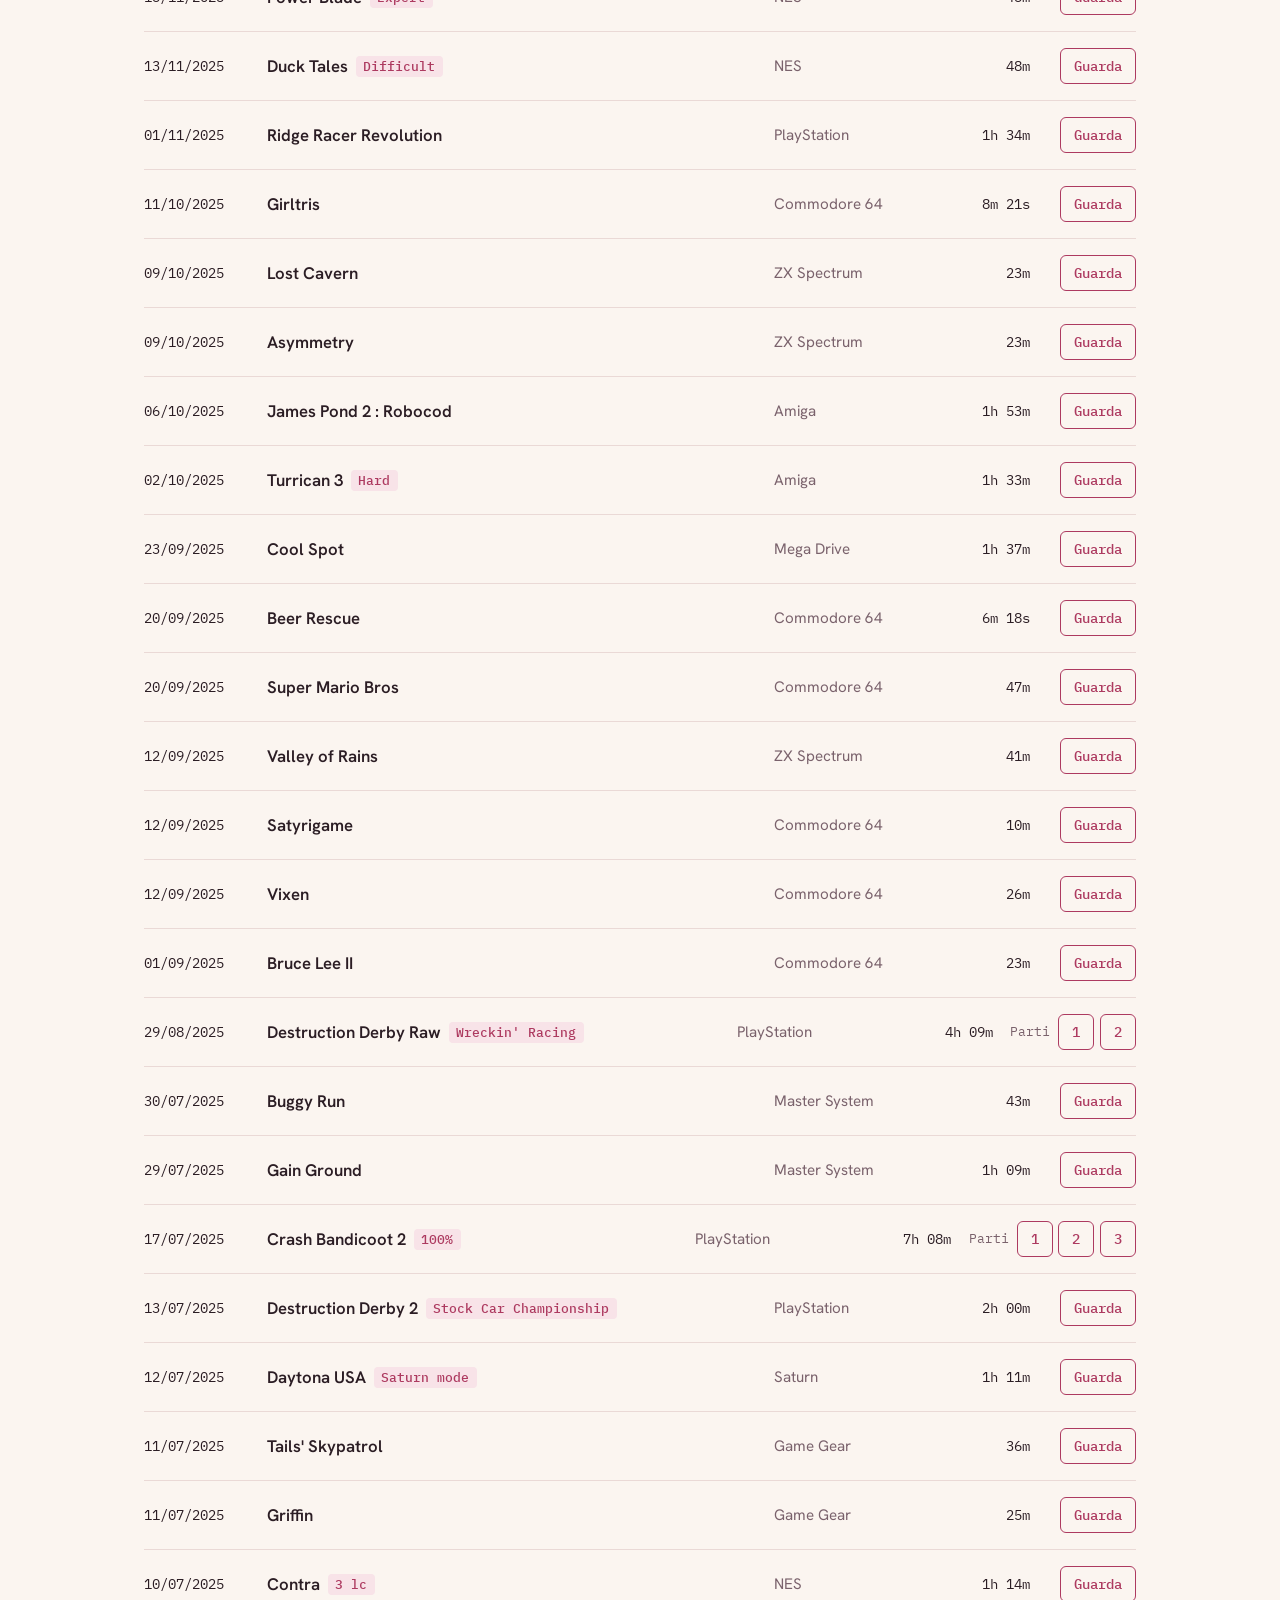
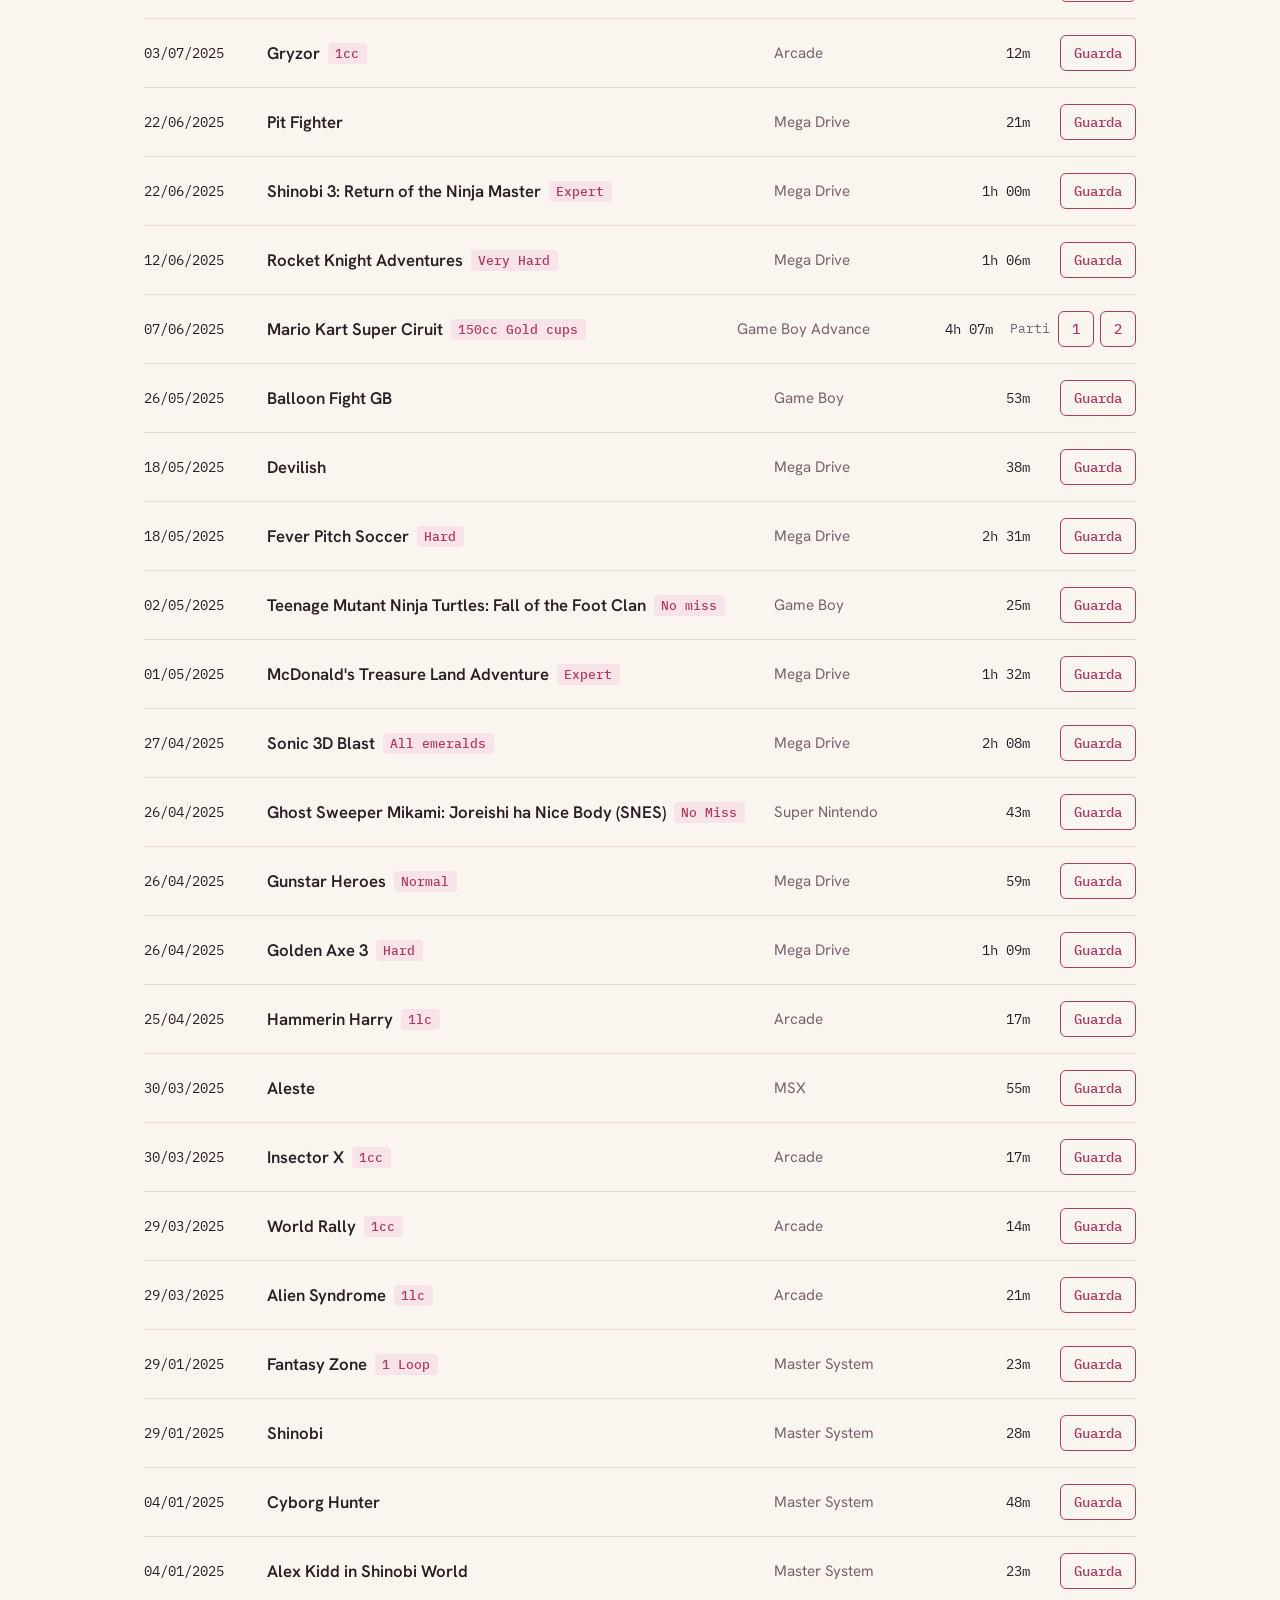
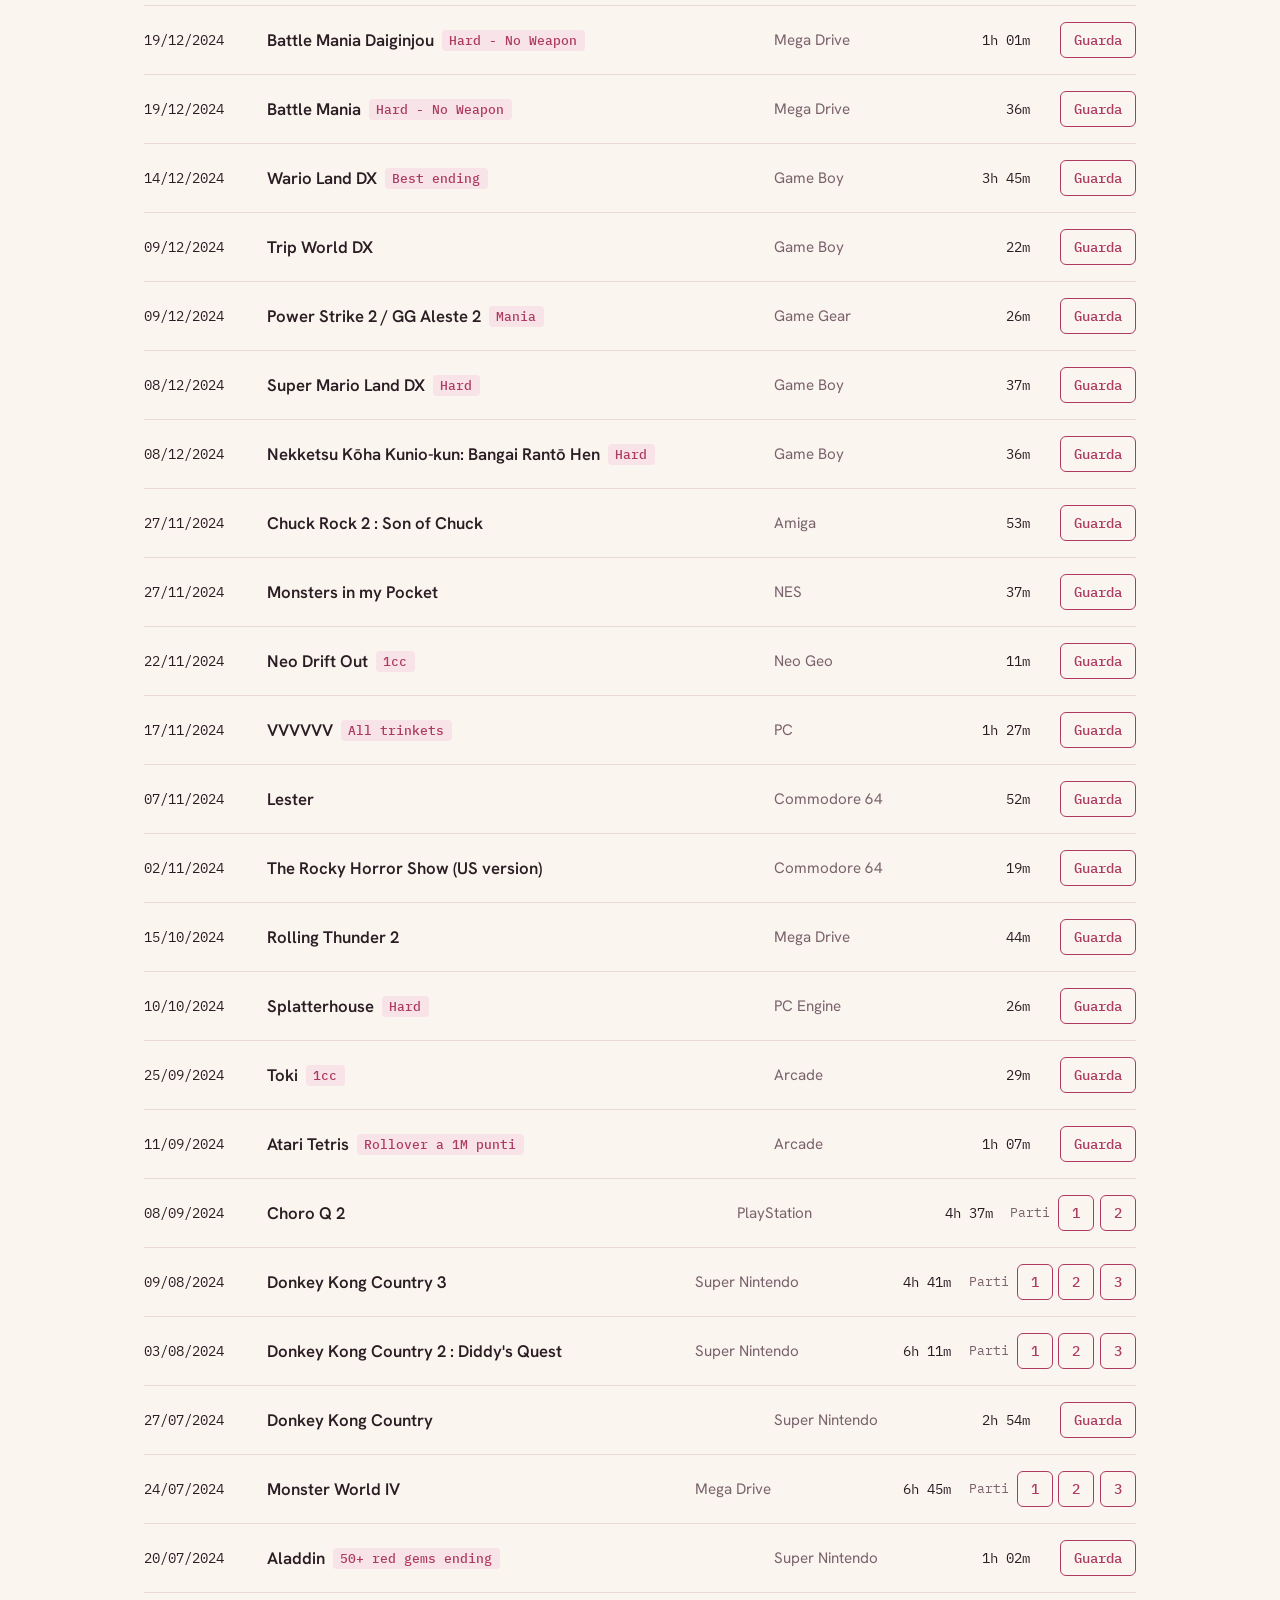
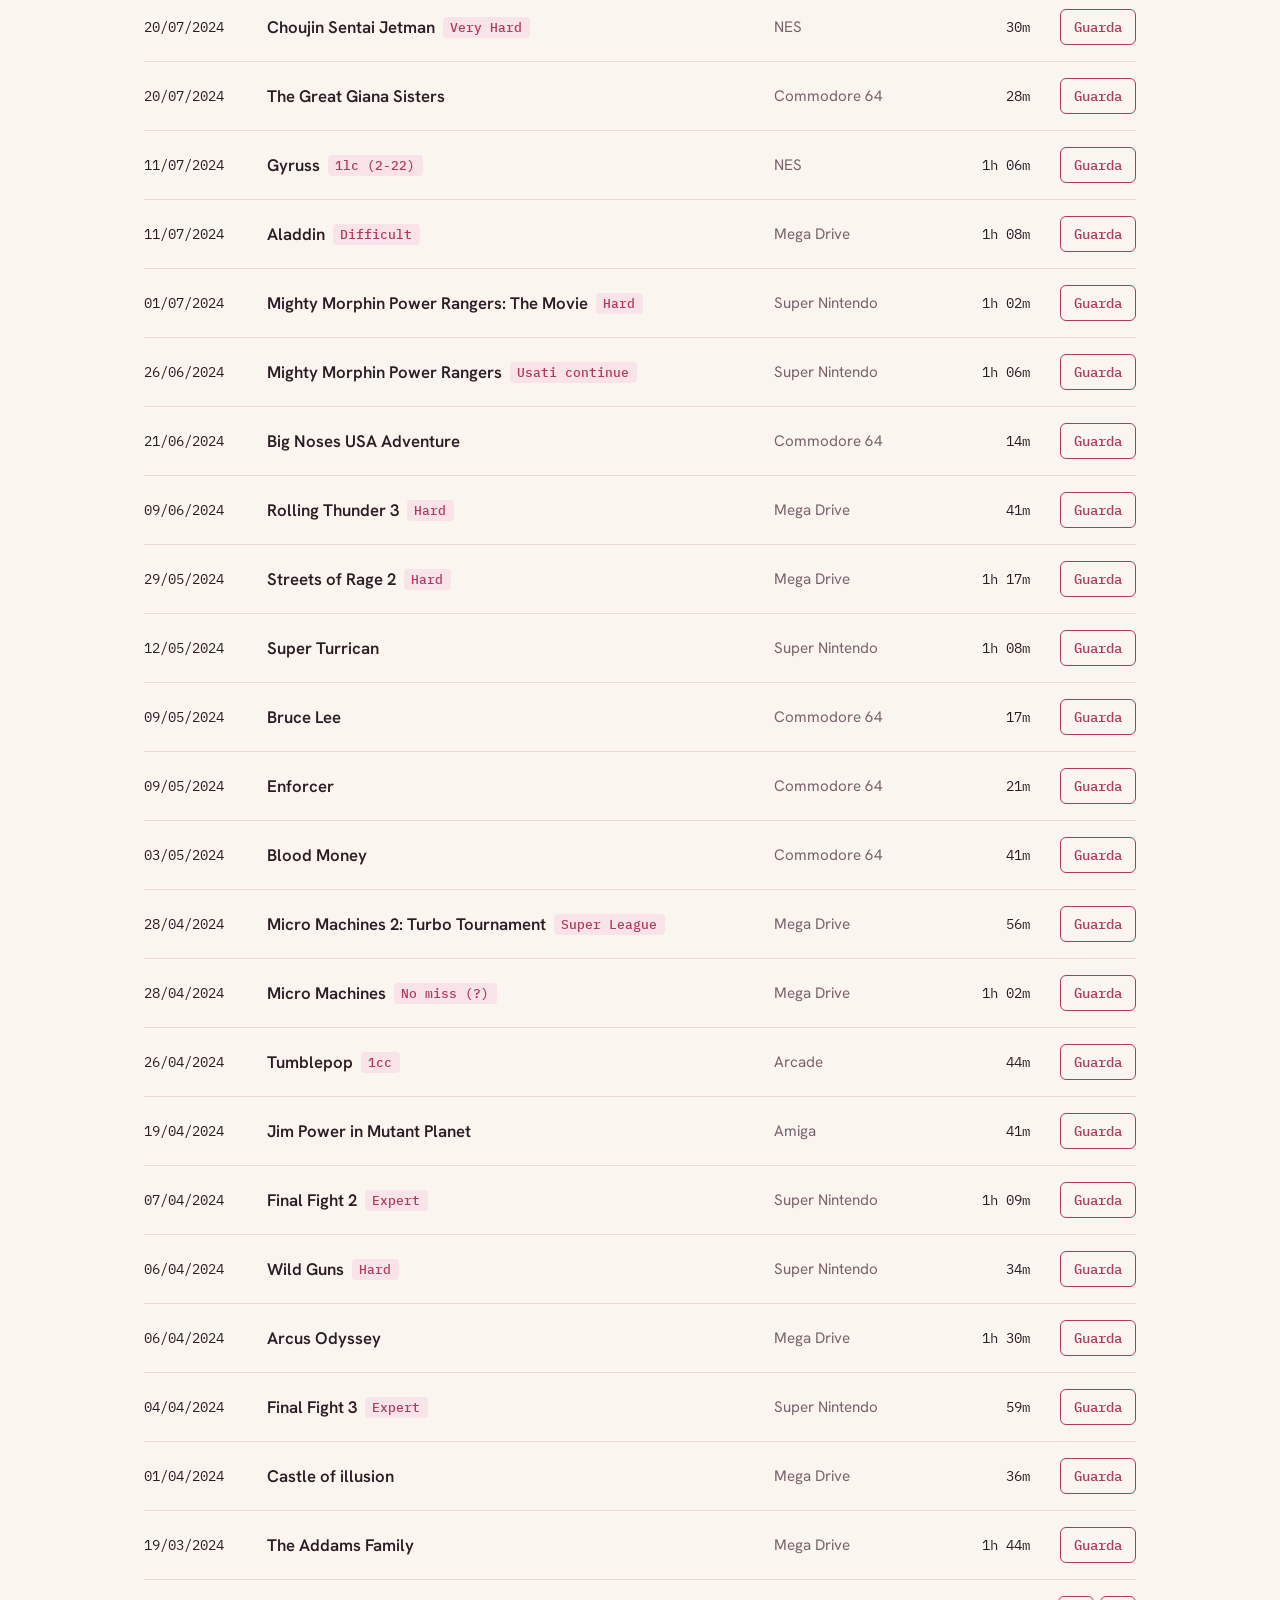
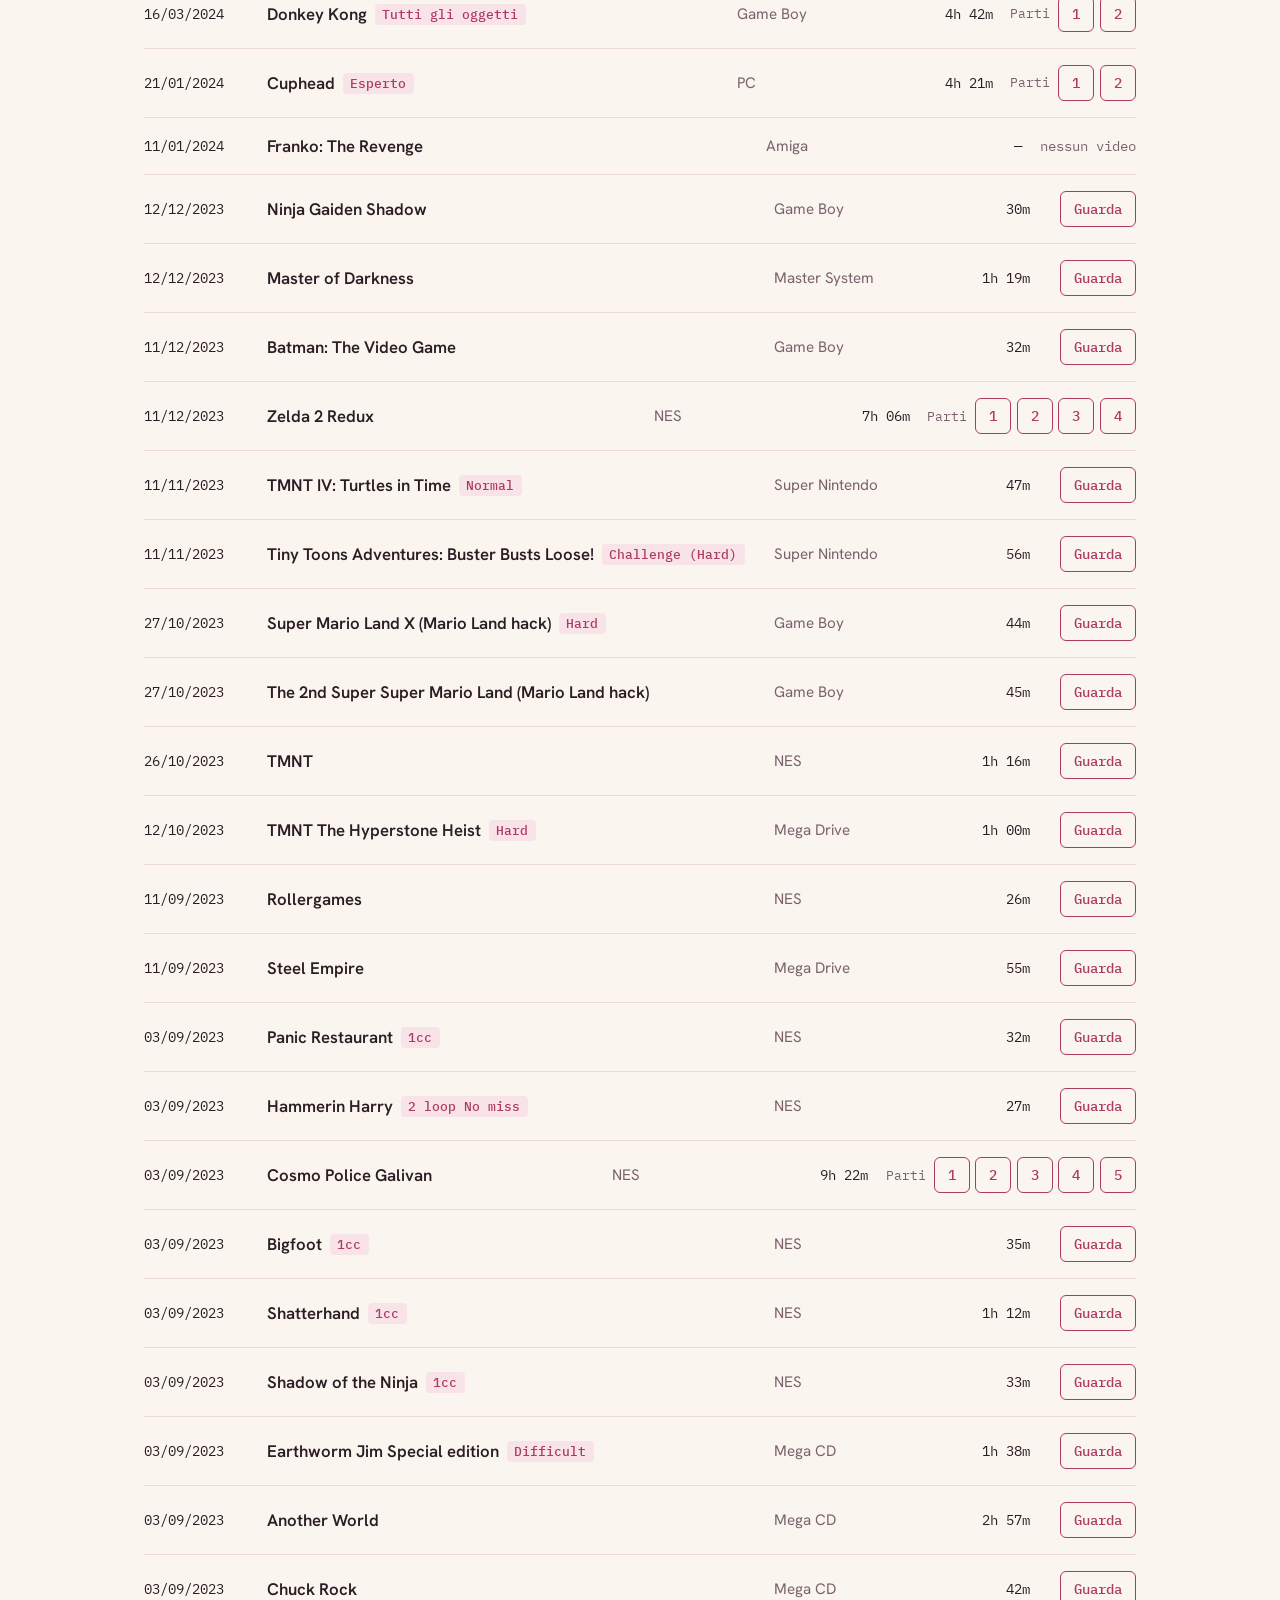
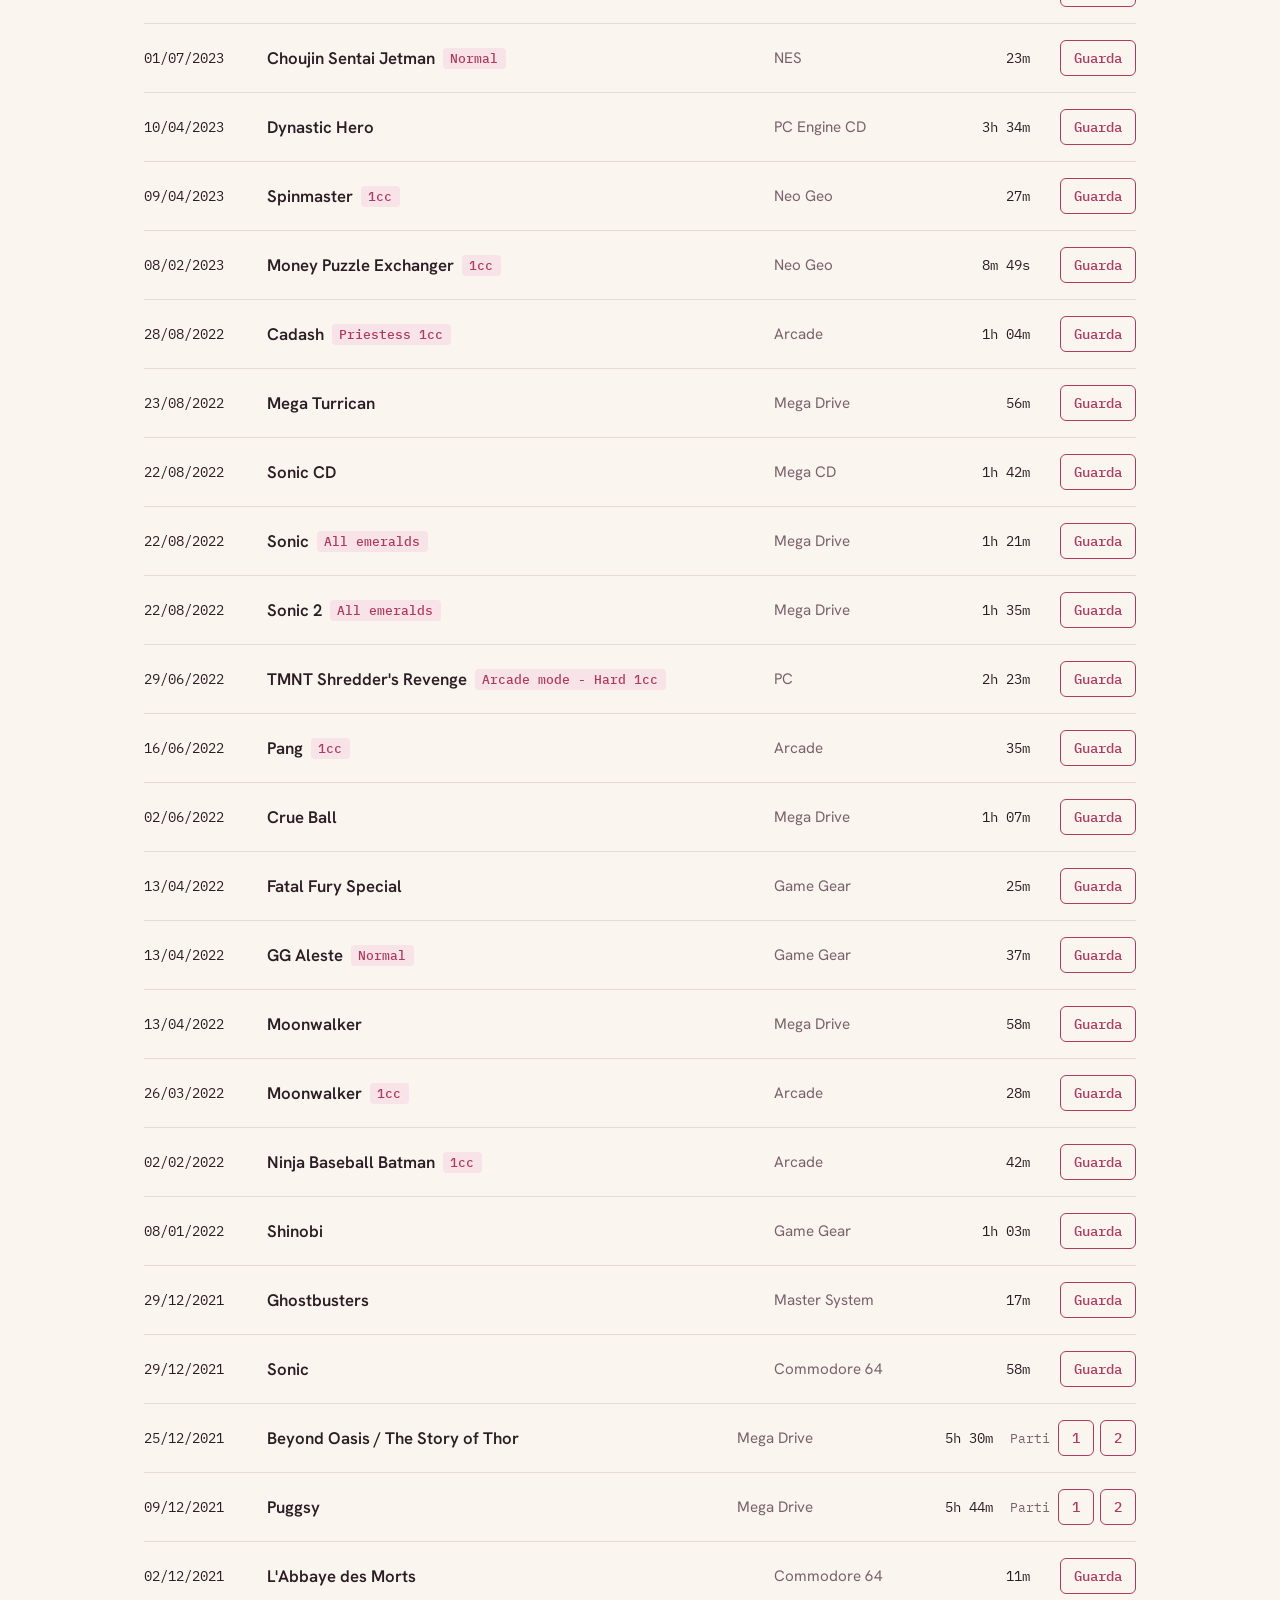
==== commit f4d3977f: "Menu a tendina per le piattaforme su telefono Co-Authored-By: Claude Opus 5.5 (1M context) <noreply@" ====
--- a/giochi/index.html
+++ b/giochi/index.html
@@ -57,7 +57,12 @@
 .chip:hover { border-color: var(--accent); }
 .chip[aria-pressed="true"] { background: var(--accent); border-color: var(--accent); color: var(--accent-ink); }
 .chip[aria-pressed="true"] i { color: inherit; opacity: 0.85; }
-@media (min-width: 761px) { .chips { flex-wrap: wrap; overflow: visible; } }
+@media (min-width: 761px) { .chips { flex-wrap: wrap; overflow: visible; } #plat { display: none; } }
+/* Sul telefono i pulsanti diventano un menu a tendina accanto a "Ordina" */
+@media (max-width: 760px) {
+  .chips { display: none; }
+  .tools select { flex: 1 1 9rem; }
+}
 
 /* Registro: una riga per gioco (data, titolo e nota, piattaforma, durata, video) */
 .sum {
@@ -150,6 +155,7 @@
       <option value="brevi">Più brevi</option>
       <option value="titolo">Titolo A-Z</option>
     </select>
+    <select id="plat" aria-label="Piattaforma"></select>
   </div>
   <div class="chips" id="chips" role="group" aria-label="Piattaforma"></div>
 
@@ -160,7 +166,6 @@
   <ul class="log" id="list"></ul>
 
   <footer class="foot">
-    <p><code>1cc</code> finito con un solo credito. <code>1lc</code> finito con una sola vita.</p>
     <a href="../">Torna alla home</a>
   </footer>
 </div>
@@ -235,6 +240,8 @@
     const chip = (val, label, n) =>
       '<button type="button" class="chip" data-p="' + esc(val) + '" aria-pressed="false">' + esc(label) + '<i>' + n + '</i></button>';
     $('chips').innerHTML = chip('', 'Tutte', games.length) + ordPlat.map(s => chip(s, nomi.get(s) || s, perPlat[s])).join('');
+    const opt = (val, label, n) => '<option value="' + esc(val) + '">' + esc(label) + ' (' + n + ')</option>';
+    $('plat').innerHTML = opt('', 'Tutte', games.length) + ordPlat.map(s => opt(s, nomi.get(s) || s, perPlat[s])).join('');
 
     function linksHtml(g) {
       if (!g.link.length) return '<span class="nolink">nessun video</span>';
@@ -267,6 +274,7 @@
       const tot = res.reduce((t, g) => t + (g.sec || 0), 0);
       $('sum').textContent = res.length + (res.length === 1 ? ' gioco' : ' giochi') + ' · ' + fmtTot(tot);
       $('reset').hidden = !(state.q || state.plat || state.anno);
+      $('plat').value = state.plat;
       document.querySelectorAll('#chips .chip').forEach(b => b.setAttribute('aria-pressed', String(b.dataset.p === state.plat)));
       document.querySelectorAll('#years button').forEach(b => b.setAttribute('aria-pressed', String(b.dataset.y === state.anno)));
       $('years').toggleAttribute('data-sel', !!state.anno);
@@ -275,6 +283,7 @@
 
     $('q').addEventListener('input', e => { state.q = e.target.value; update(); });
     $('ord').addEventListener('change', e => { state.ord = e.target.value; update(); });
+    $('plat').addEventListener('change', e => { state.plat = e.target.value; update(); });
     $('chips').addEventListener('click', e => { const b = e.target.closest('button[data-p]'); if (b) { state.plat = b.dataset.p; update(); } });
     $('years').addEventListener('click', e => { const b = e.target.closest('button[data-y]'); if (b) { state.anno = state.anno === b.dataset.y ? '' : b.dataset.y; update(); } });
     $('reset').addEventListener('click', azzera);
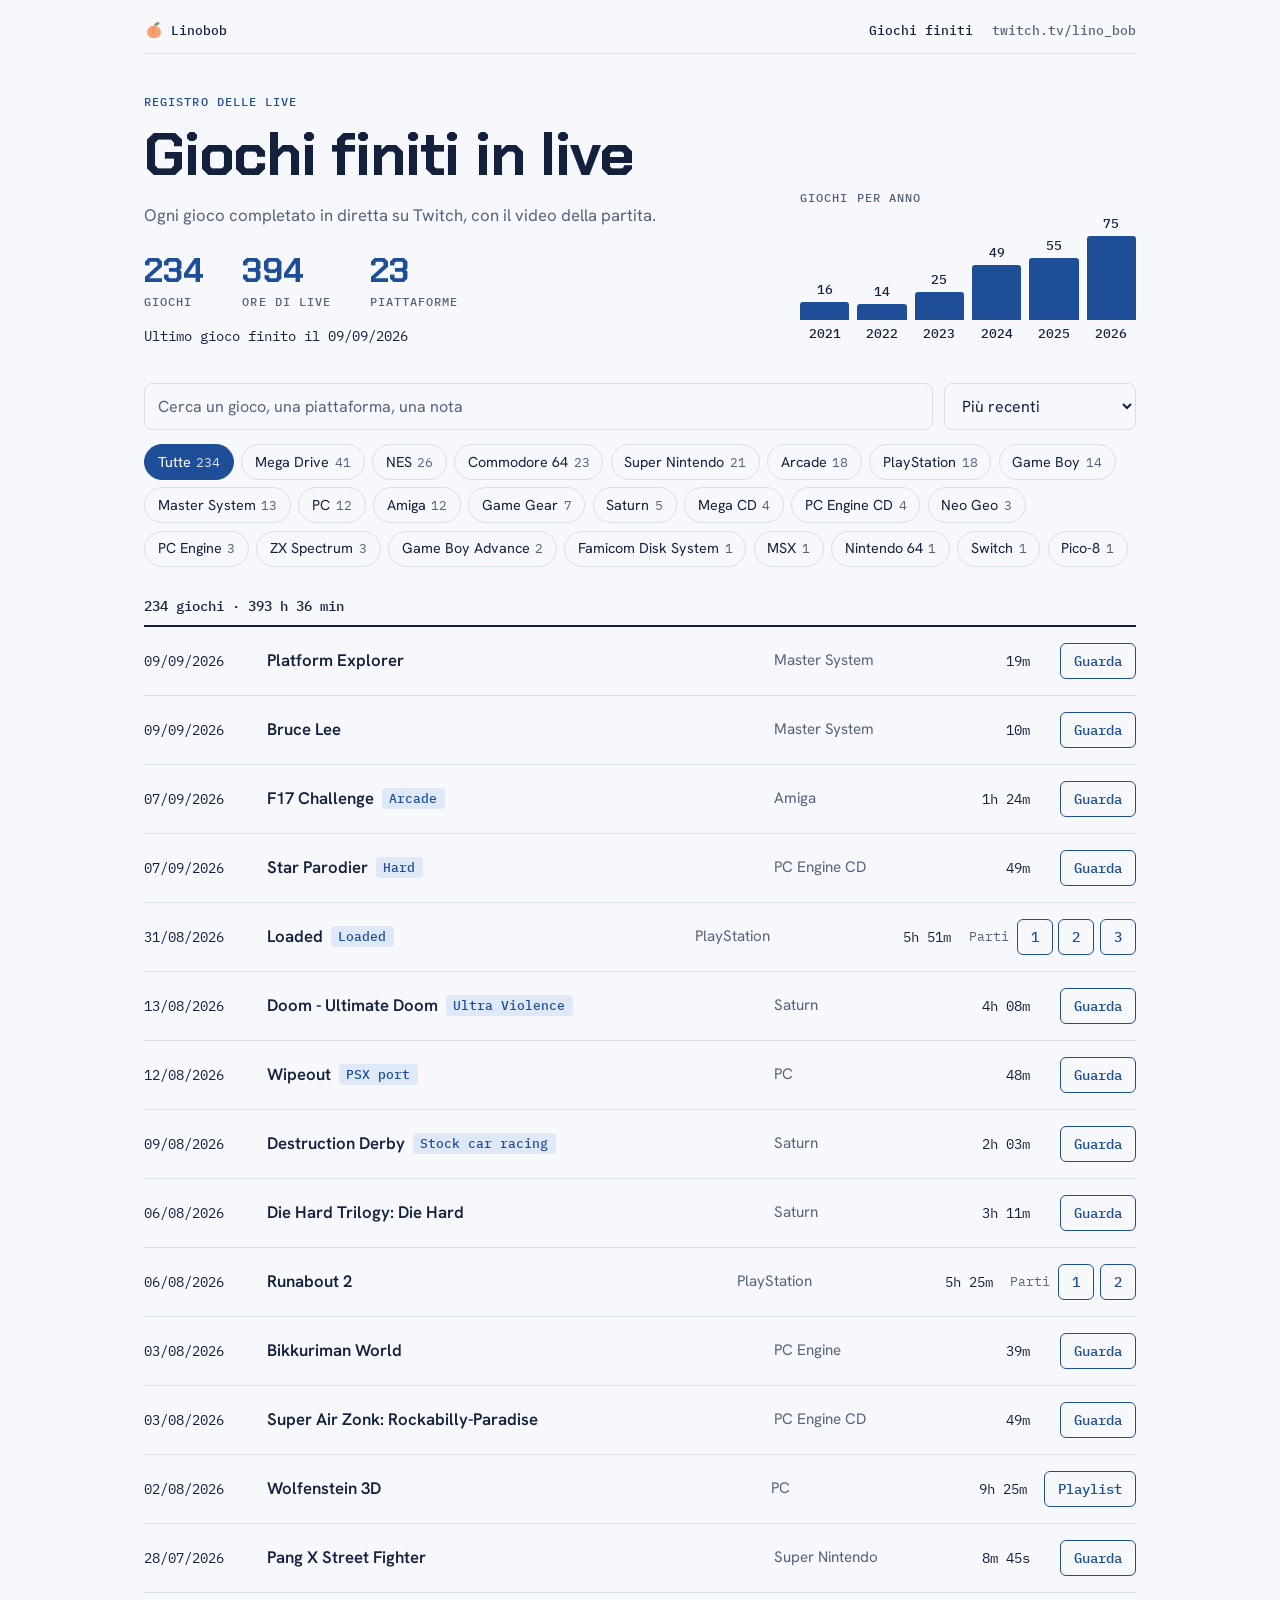
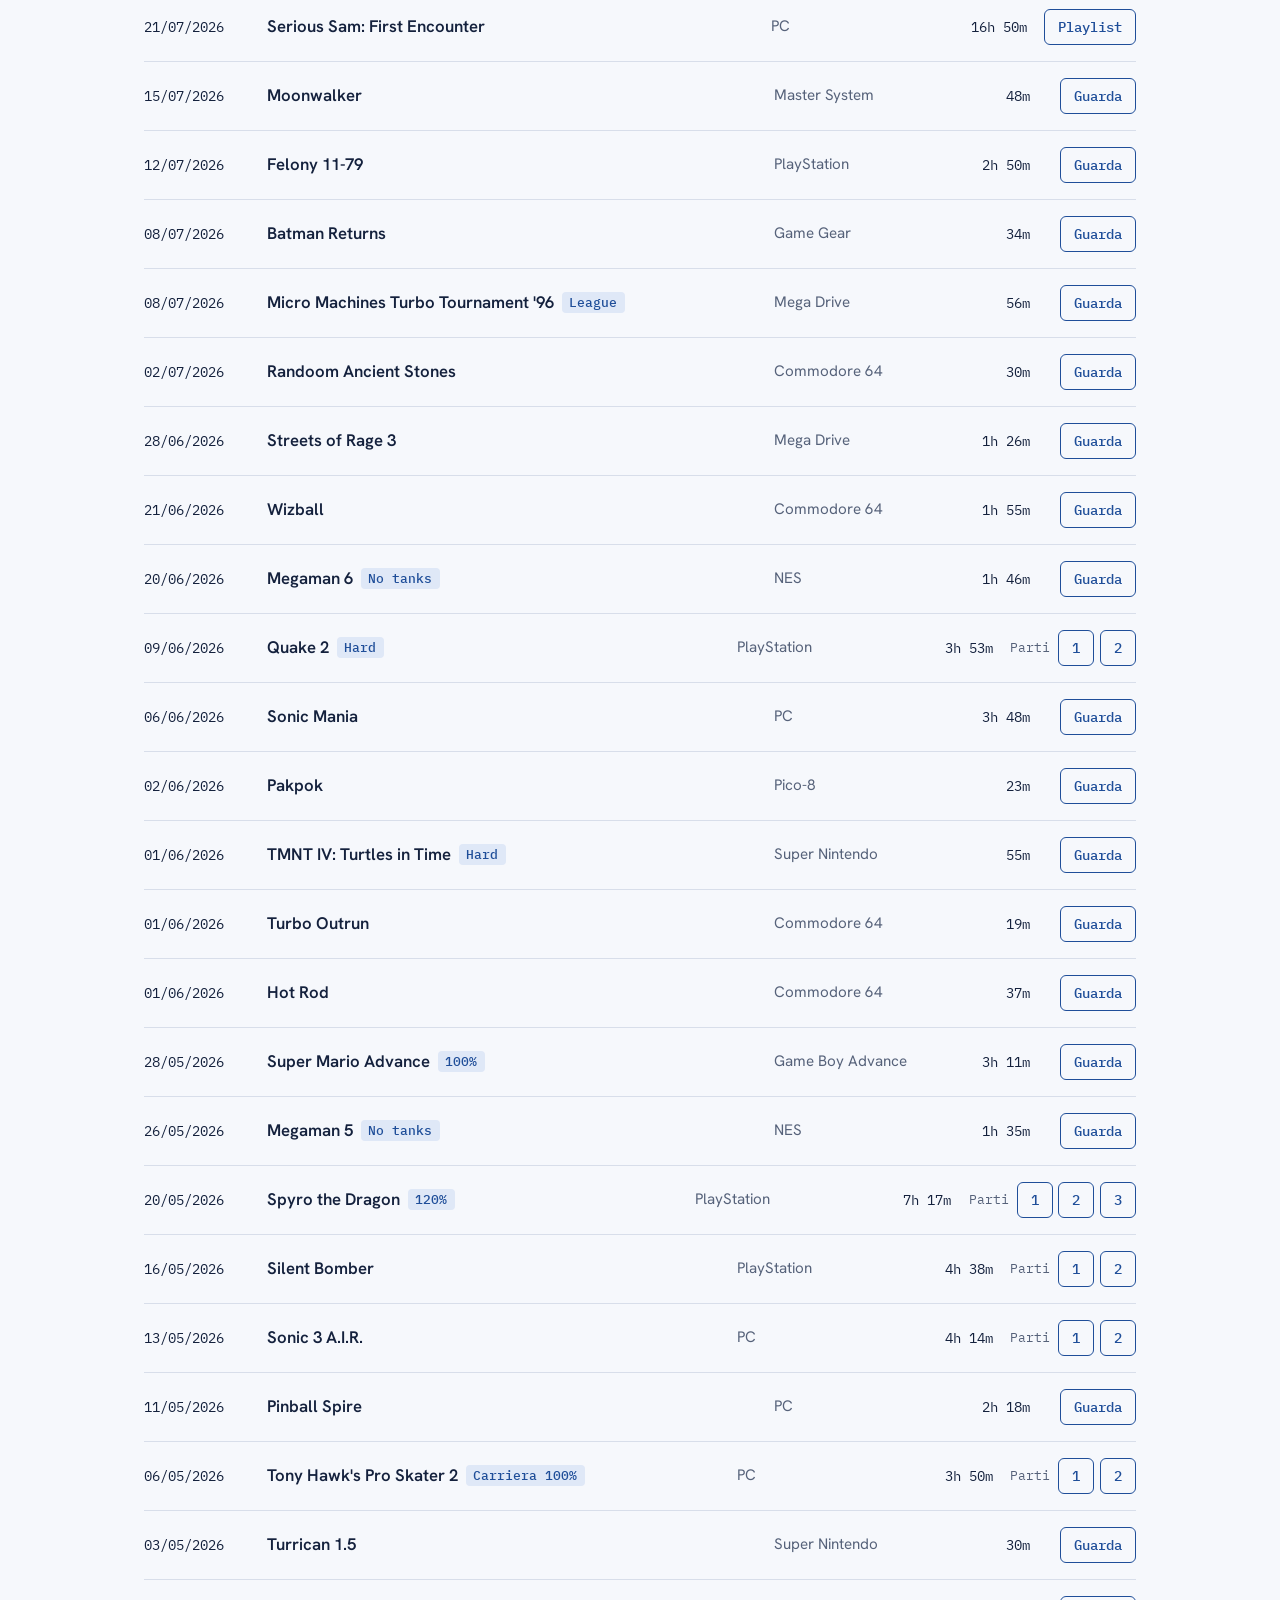
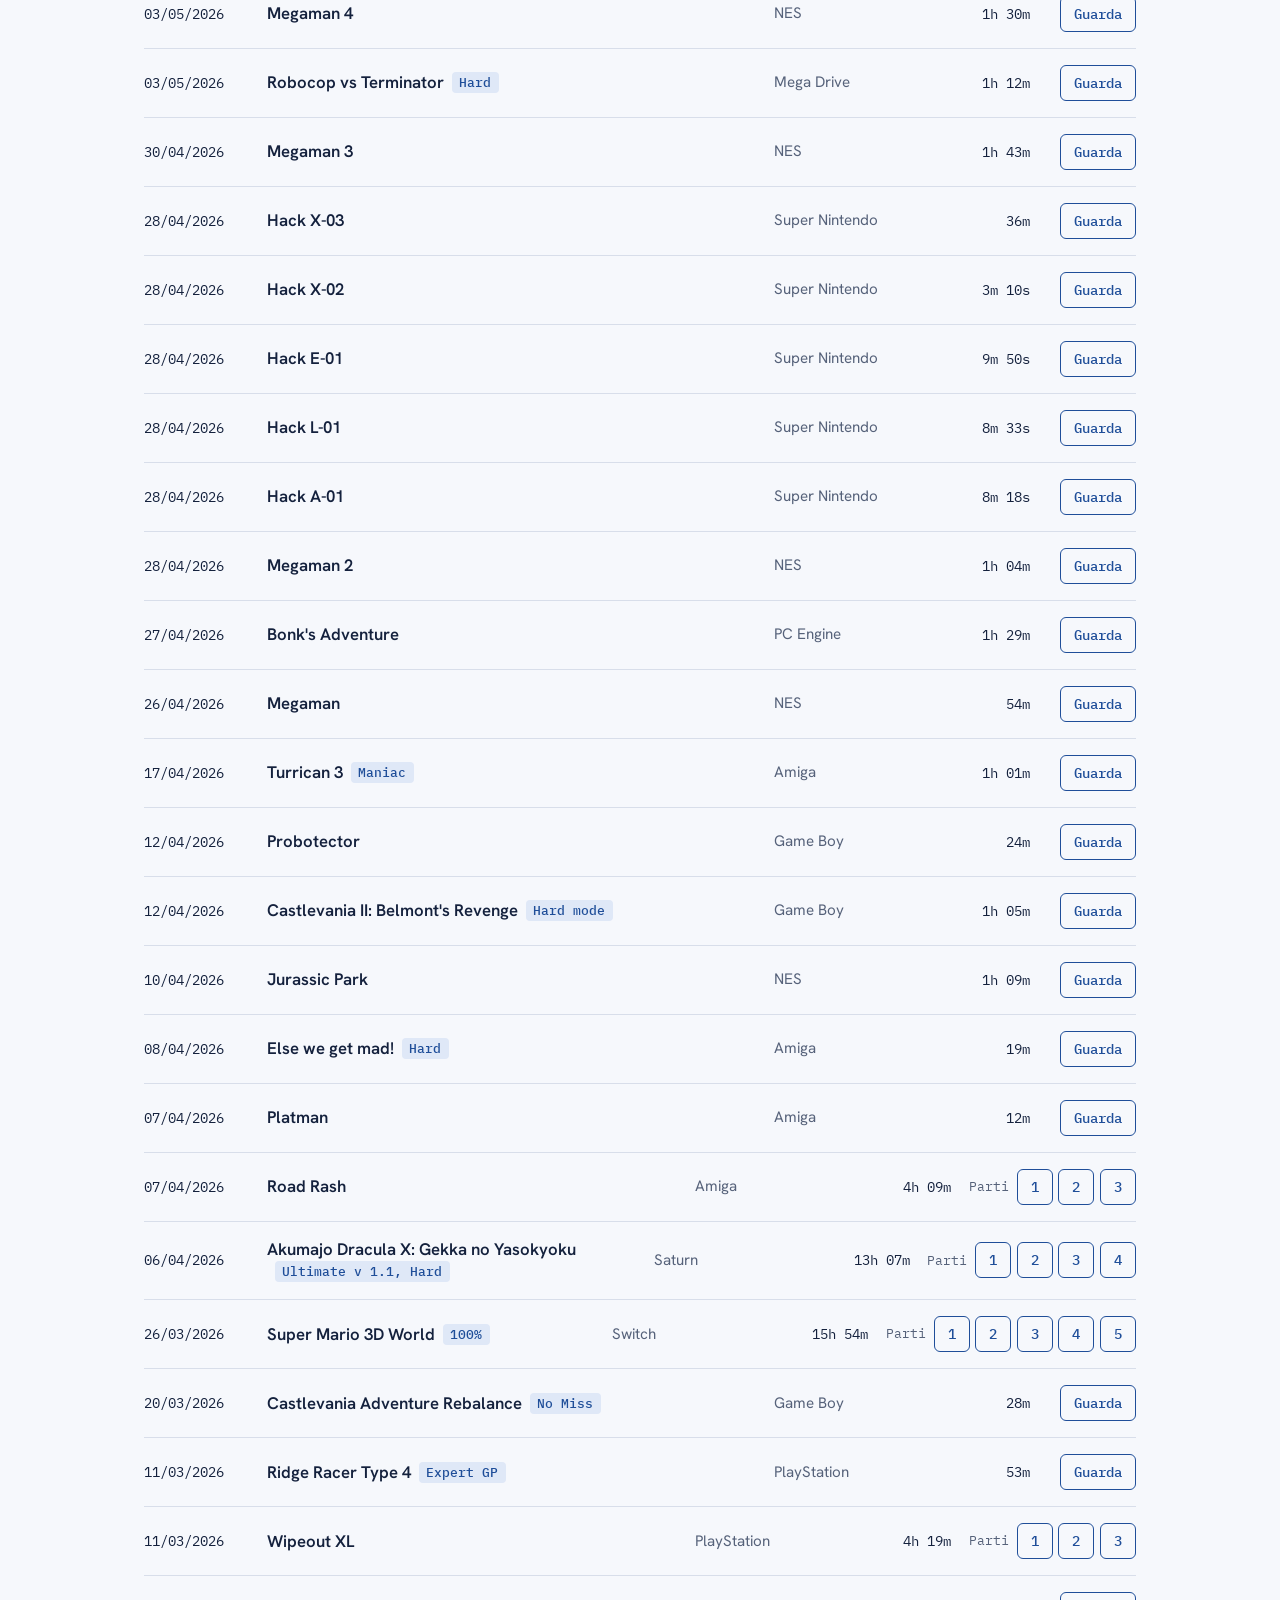
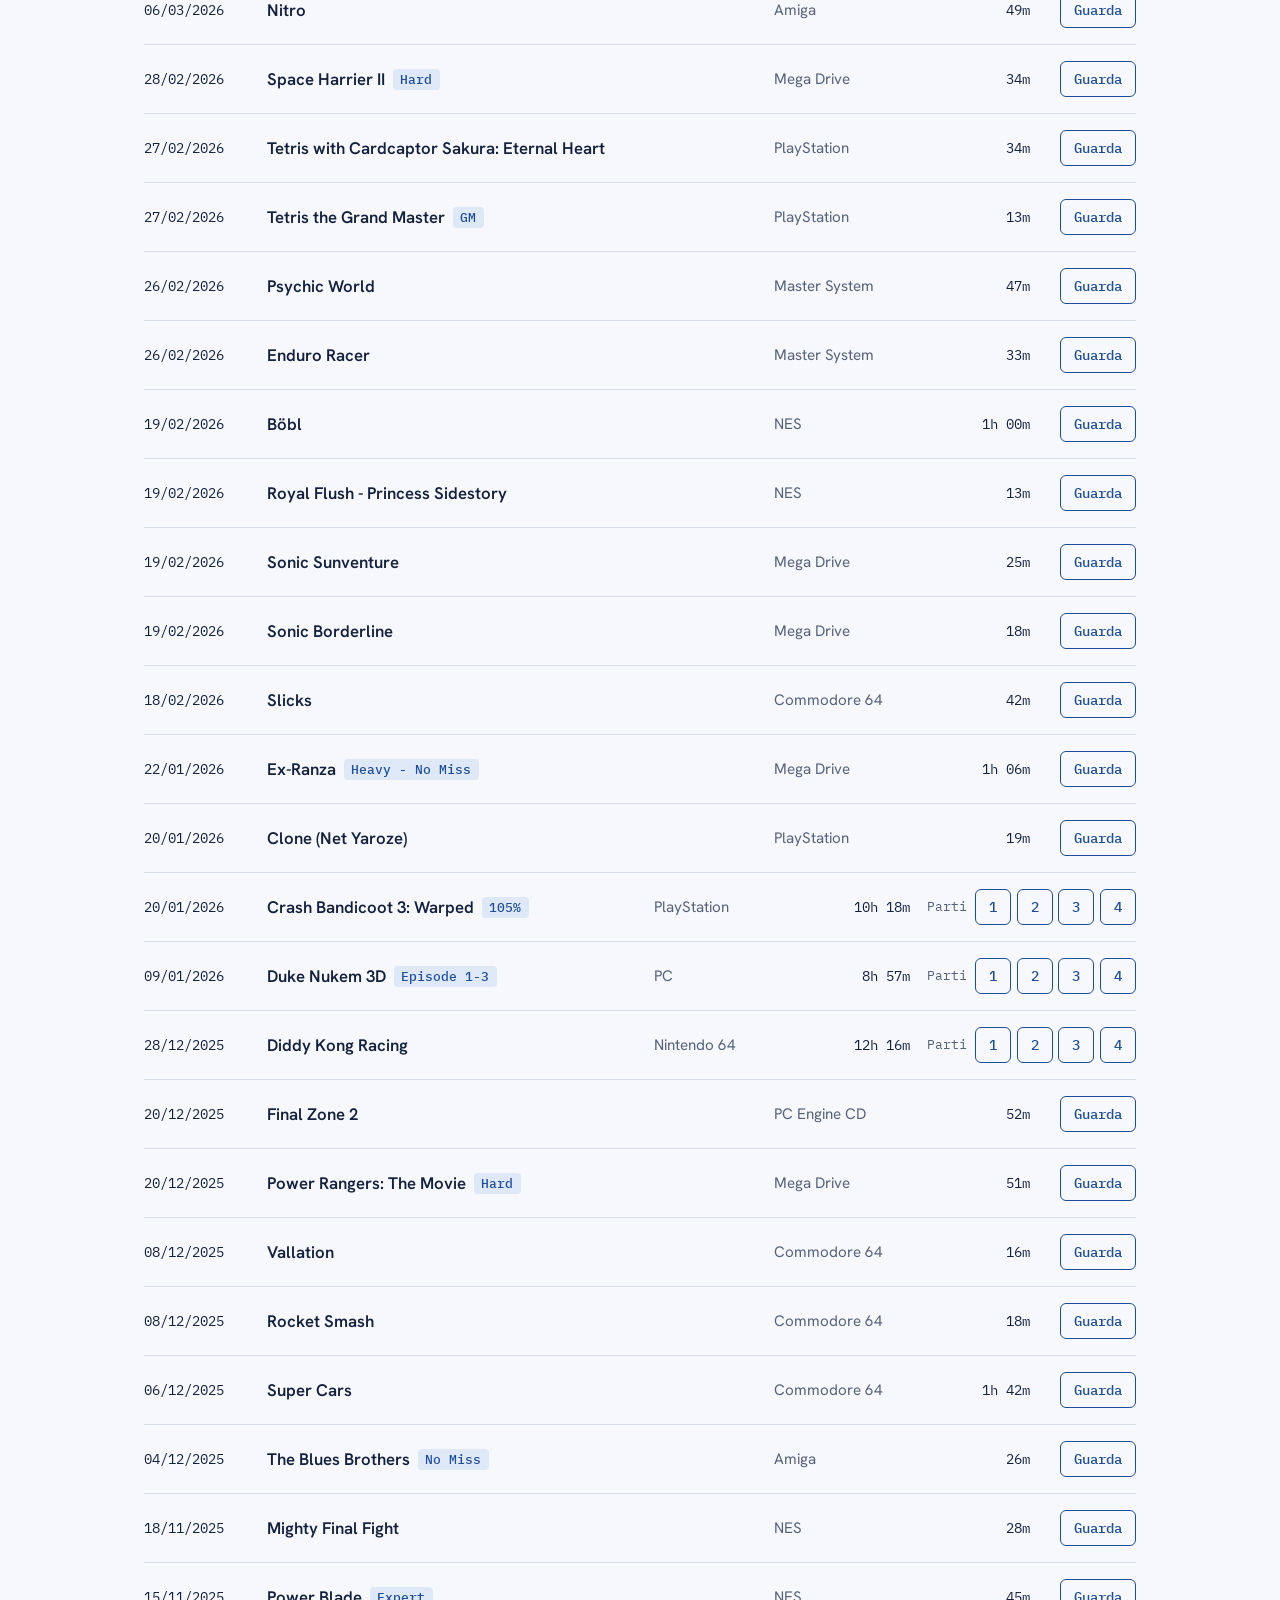
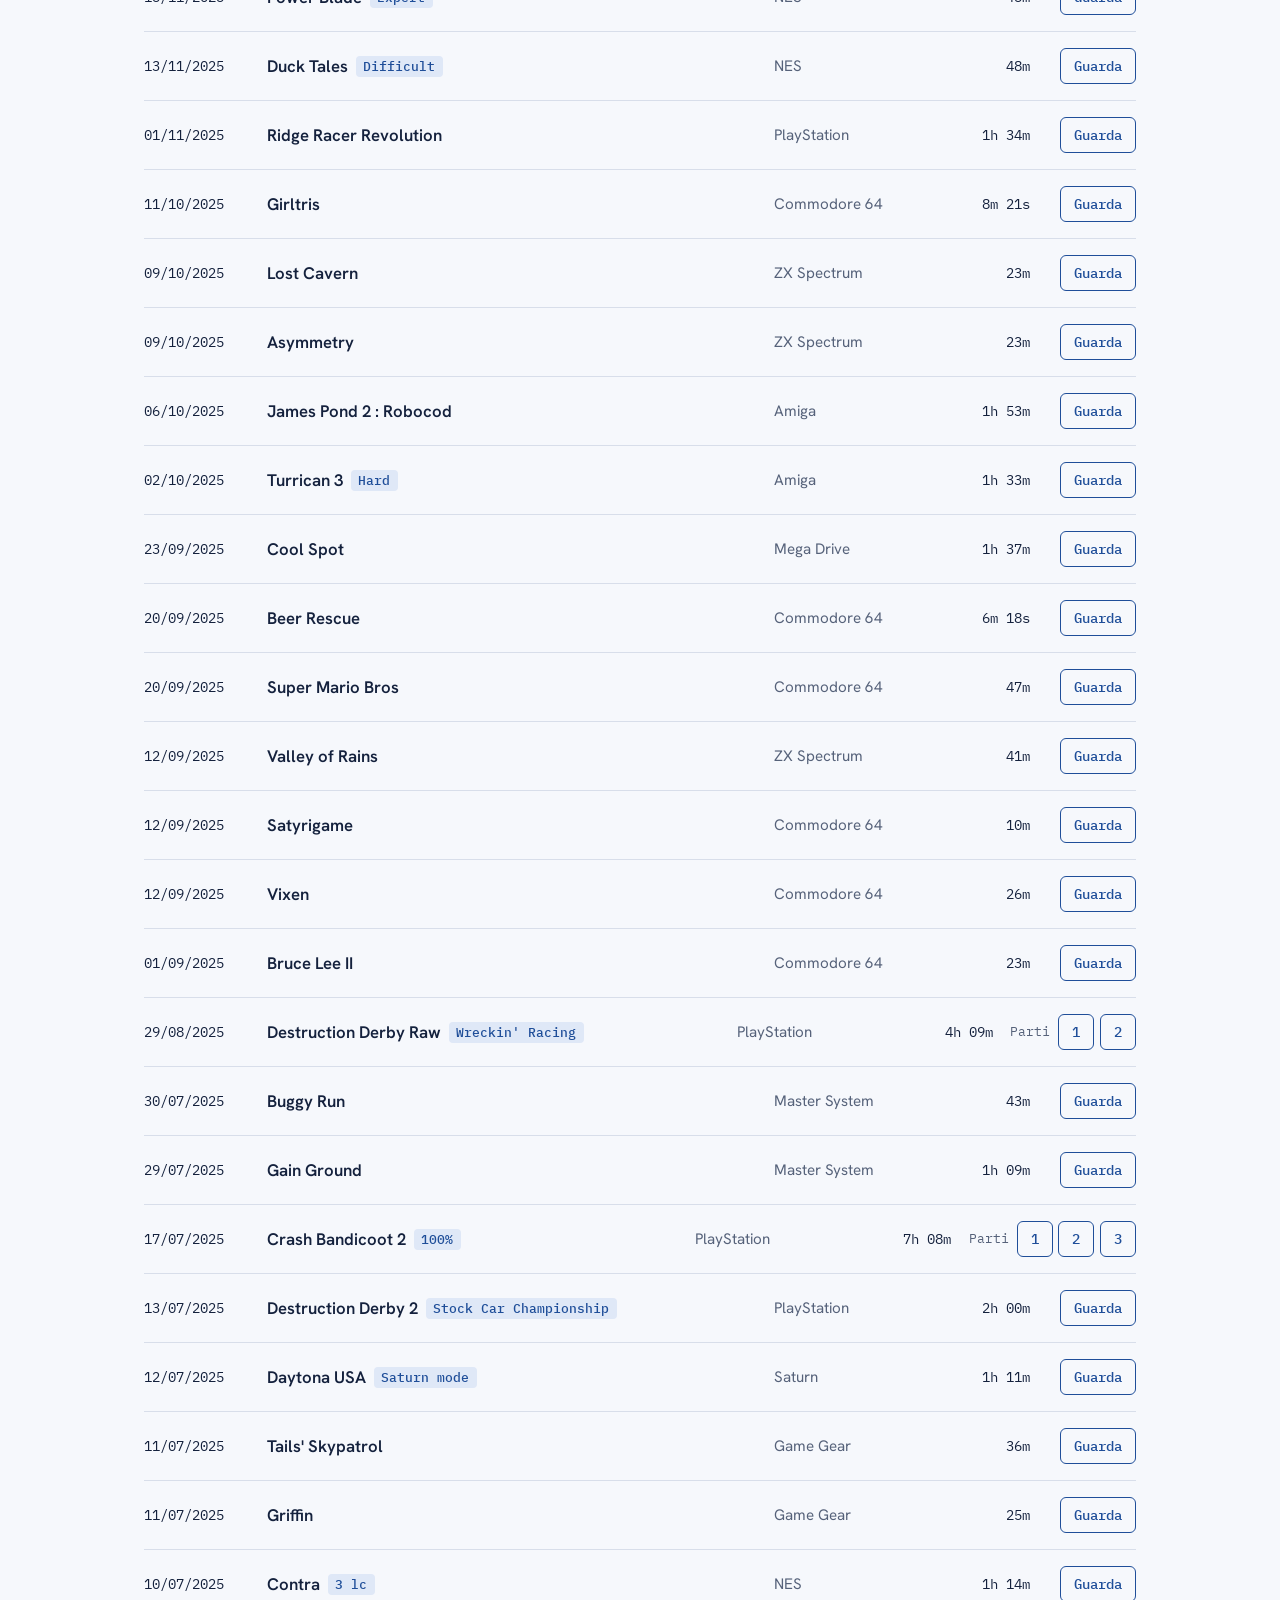
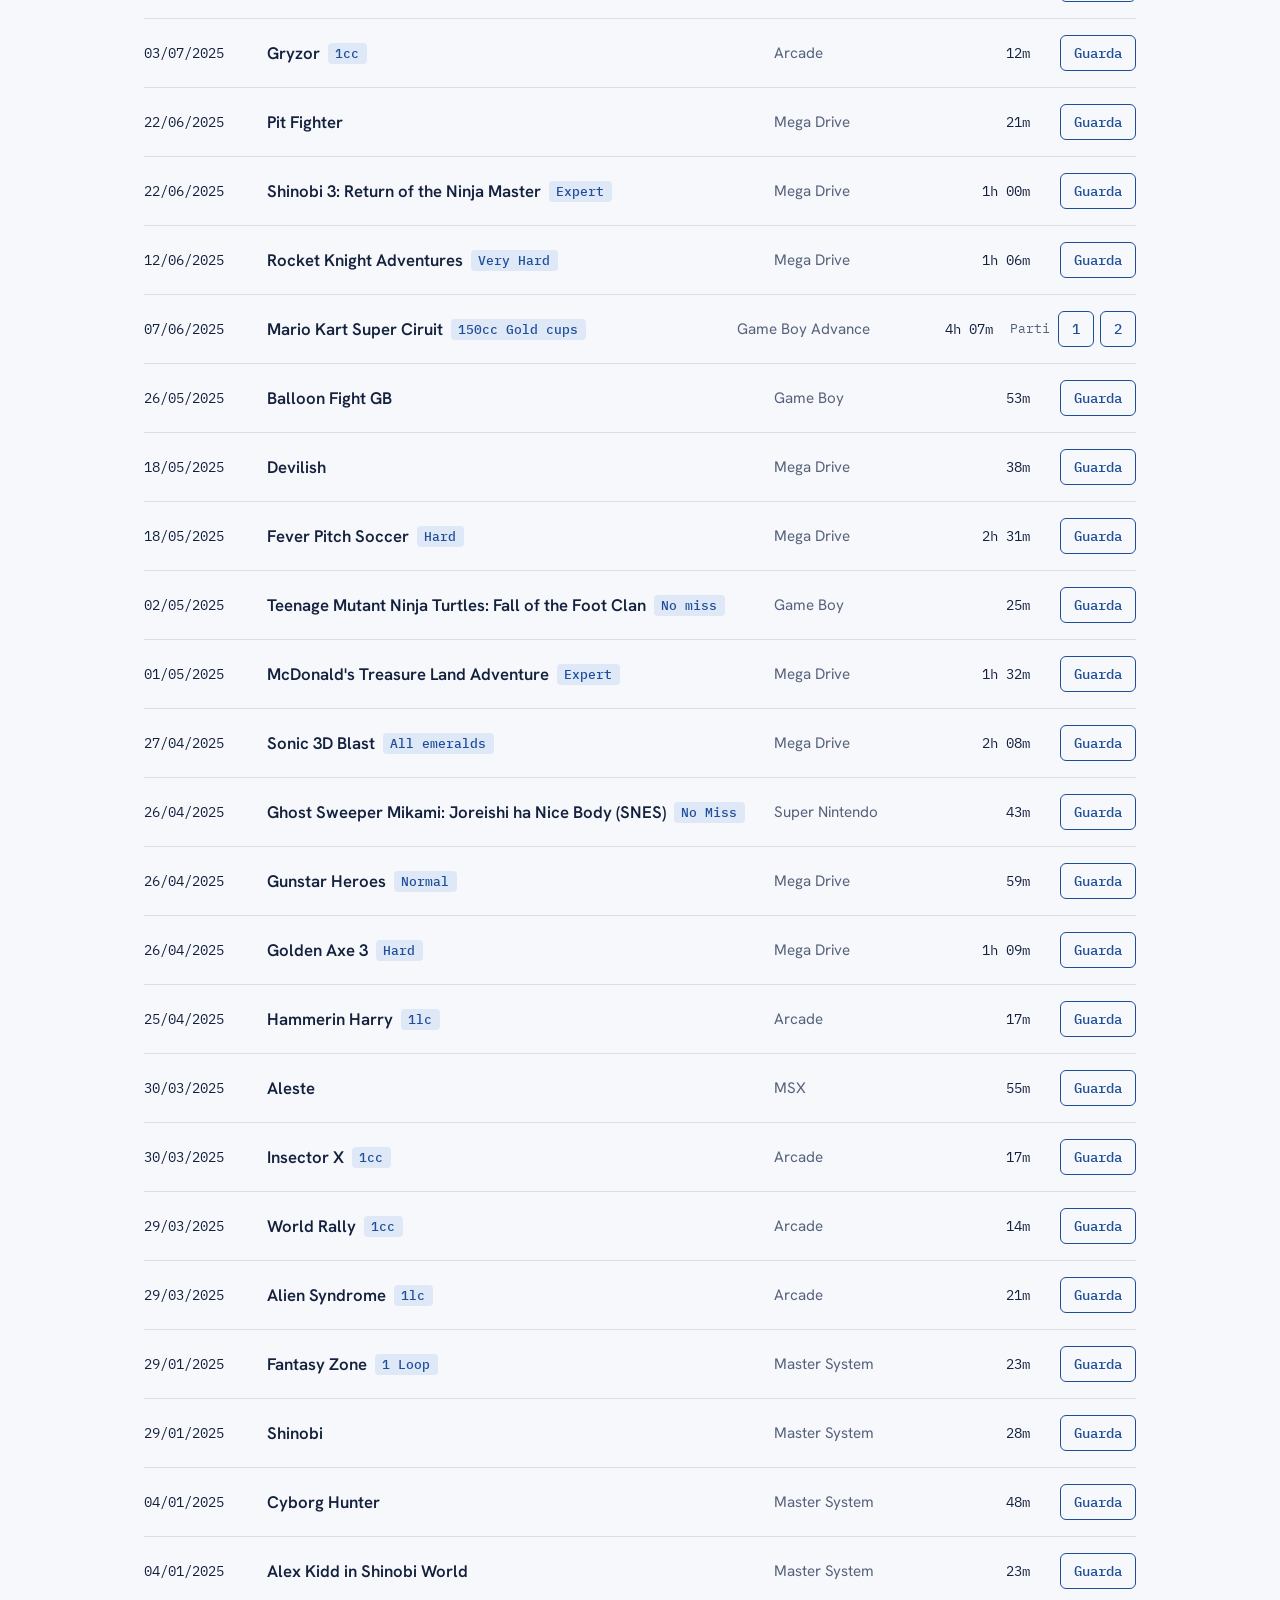
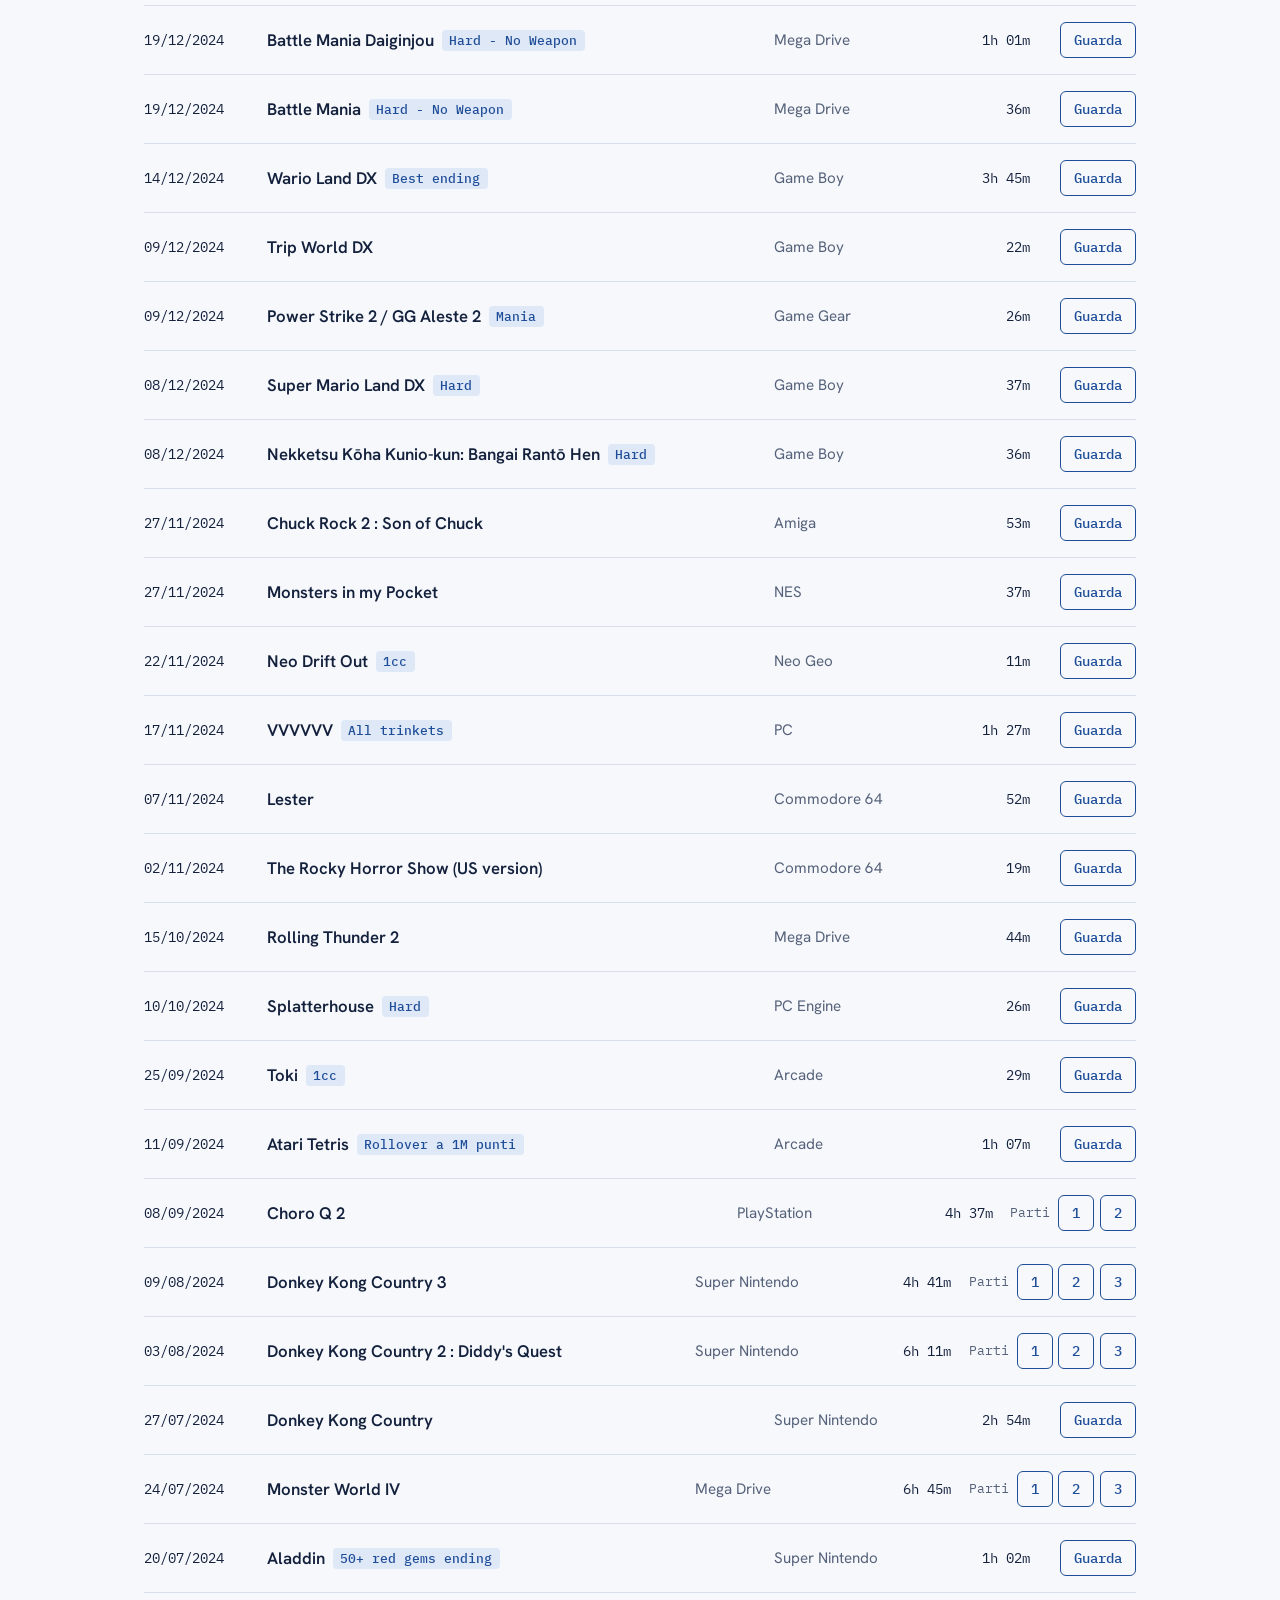
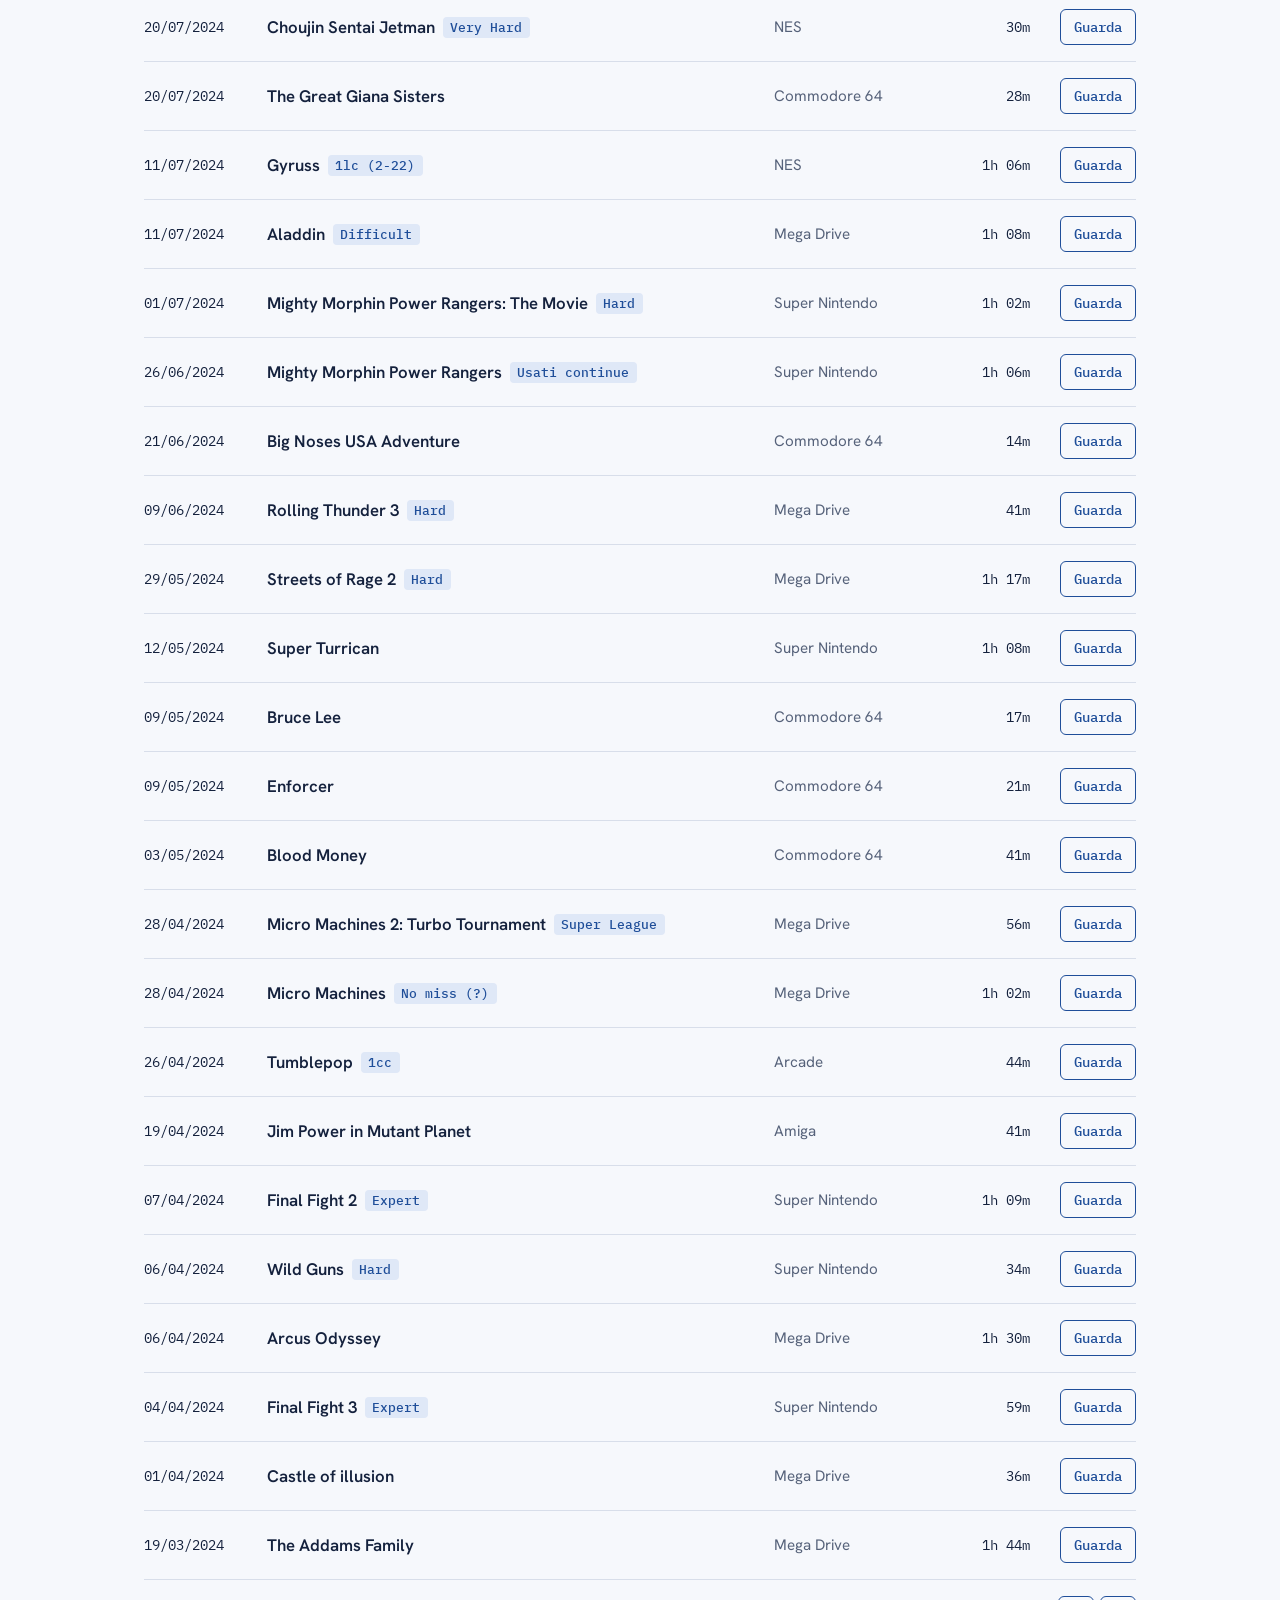
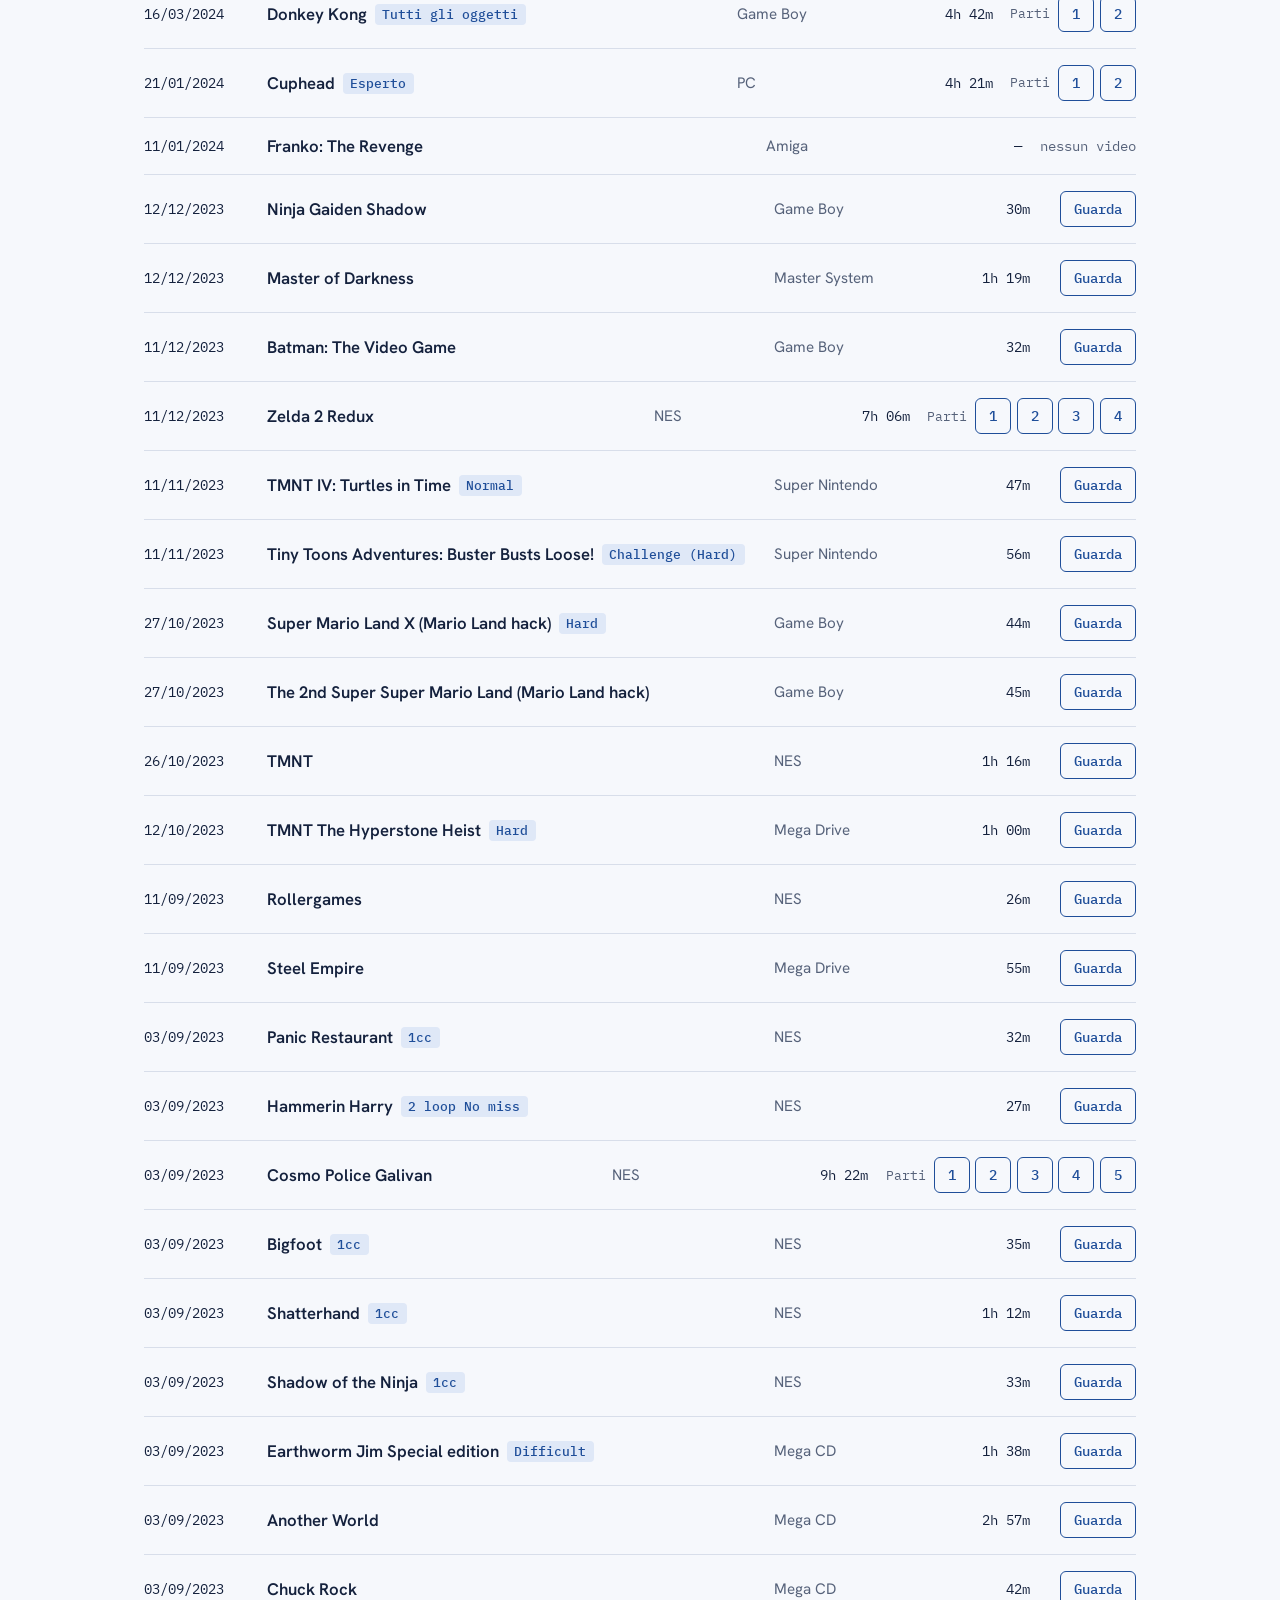
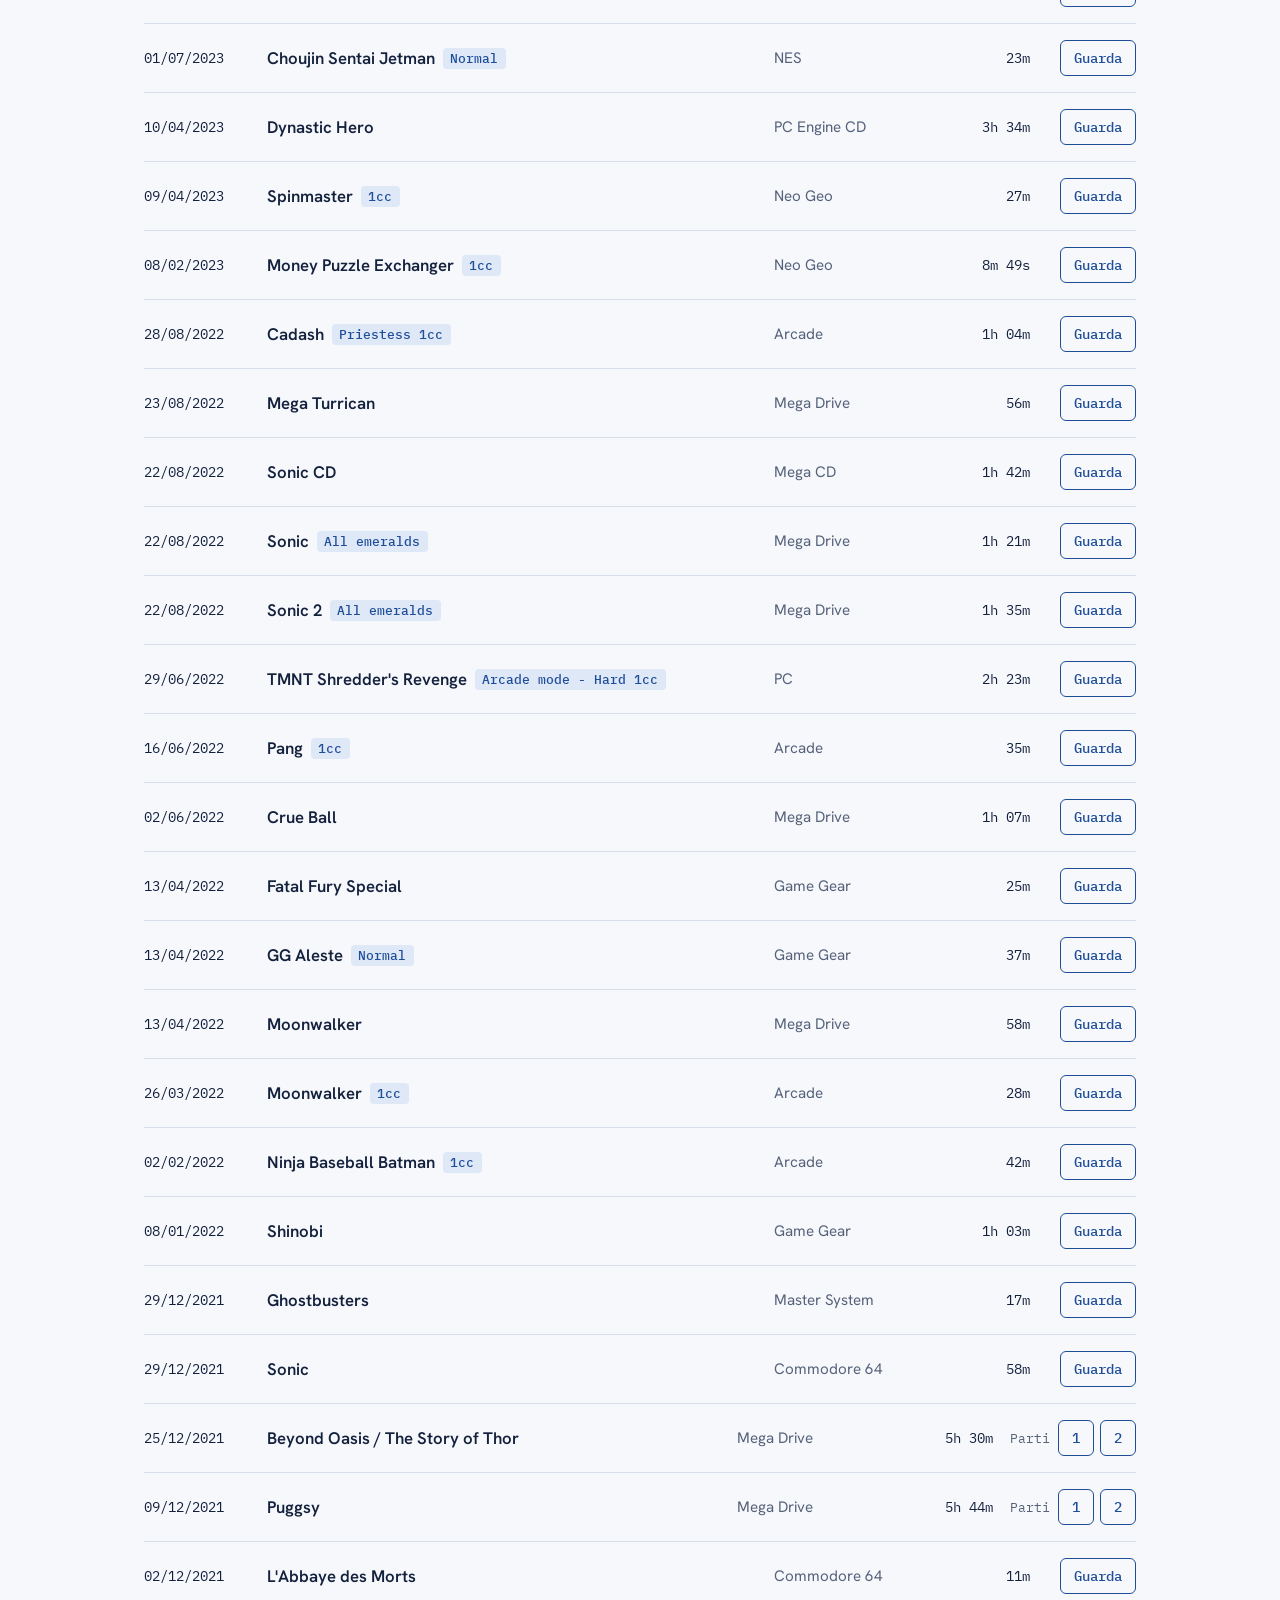
==== commit 68ed7709: "Nuovi colori blu e arancio e titoli in Chakra Petch Co-Authored-By: Claude Opus 5.5 (1M context) <no" ====
--- a/giochi/index.html
+++ b/giochi/index.html
@@ -8,7 +8,7 @@
 <link rel="icon" href="data:image/svg+xml,%3Csvg xmlns='http://www.w3.org/2000/svg' viewBox='0 0 32 32'%3E%3Cpath d='M16 9c-7 0-11 5-11 11s5 9 11 9 11-3 11-9-4-11-11-11z' fill='%23F7A072'/%3E%3Cpath d='M16 10c-2 3-2 8 0 12' stroke='%23E07A5F' stroke-width='1.6' fill='none' stroke-linecap='round'/%3E%3Cpath d='M16 9c1-4 5-6 9-5-1 4-5 6-9 5z' fill='%236E9A5B'/%3E%3C/svg%3E">
 <link rel="preconnect" href="https://fonts.googleapis.com">
 <link rel="preconnect" href="https://fonts.gstatic.com" crossorigin>
-<link rel="stylesheet" href="https://fonts.googleapis.com/css2?family=Fraunces:opsz,wght,SOFT,WONK@9..144,600,0,0;9..144,700,0,0&family=Hanken+Grotesk:wght@400;500;600&family=IBM+Plex+Mono:wght@400;500&display=swap">
+<link rel="stylesheet" href="https://fonts.googleapis.com/css2?family=Chakra+Petch:wght@600;700&family=Hanken+Grotesk:wght@400;500;600&family=IBM+Plex+Mono:wght@400;500&display=swap">
 <link rel="stylesheet" href="../assets/base.css">
 <style>
 .wrap { max-width: 62rem; }
@@ -18,7 +18,7 @@
 h1 { font-size: clamp(2.4rem, 9vw, 3.8rem); line-height: 1; }
 .lead { margin-top: 1rem; color: var(--muted); font-size: 1.05rem; }
 .stats { display: flex; flex-wrap: wrap; gap: 1.1rem 2.4rem; margin: 1.6rem 0 0; }
-.stat b { display: block; font: 700 2.1rem/1 var(--display); font-variation-settings: "SOFT" 0, "WONK" 0; color: var(--accent); font-variant-numeric: tabular-nums; }
+.stat b { display: block; font: 700 2.1rem/1 var(--display); color: var(--accent); font-variant-numeric: tabular-nums; }
 .stat span { display: block; margin-top: 0.4rem; }
 .last { margin: 1.1rem 0 0; font: 400 0.85rem var(--mono); }
 .chart-label { margin: 0 0 0.6rem; }
@@ -81,7 +81,7 @@
 }
 .d { grid-area: d; font: 400 0.875rem var(--mono); font-variant-numeric: tabular-nums; }
 .t { grid-area: t; min-width: 0; font: 600 1.05rem/1.35 var(--body); overflow-wrap: anywhere; }
-.note { display: inline-block; margin-left: 0.5rem; padding: 0.05rem 0.45rem; border-radius: 4px; background: var(--accent-soft); color: var(--accent); font: 500 0.8rem/1.5 var(--mono); vertical-align: 0.08em; overflow-wrap: anywhere; }
+.note { display: inline-block; margin-left: 0.5rem; padding: 0.05rem 0.45rem; border-radius: 4px; background: var(--accent-soft); color: var(--accent-soft-ink); font: 500 0.8rem/1.5 var(--mono); vertical-align: 0.08em; overflow-wrap: anywhere; }
 .p { grid-area: p; font-size: 0.95rem; color: var(--muted); min-width: 0; }
 .u { grid-area: u; text-align: right; font: 400 0.875rem var(--mono); font-variant-numeric: tabular-nums; }
 .l { grid-area: l; display: flex; flex-wrap: wrap; gap: 0.35rem; justify-content: flex-end; }
@@ -107,7 +107,7 @@
     grid-template-columns: auto minmax(0, 1fr) auto;
     grid-template-areas: "t t t" "d p u" "l l l";
     align-items: baseline; gap: 0.5rem 0.8rem;
-    padding: 0.9rem 1rem; border: 1px solid var(--line); border-left: 4px solid var(--peach); border-radius: 10px;
+    padding: 0.9rem 1rem; border: 1px solid var(--line); border-left: 4px solid var(--detail); border-radius: 10px;
   }
   .l, .parts { justify-content: flex-start; }
   .l { margin-top: 0.2rem; }
--- a/assets/base.css
+++ b/assets/base.css
@@ -1,19 +1,22 @@
 /* Stile condiviso da tutte le pagine del sito.
-   Colori ispirati a Peach: crema, rosa, pesca. Colori e caratteri si cambiano solo qui, nei token di :root. */
+   Colori blu e arancio (variante "A"). Colori e caratteri si cambiano solo qui, nei token di :root.
+   --detail è il bordino colorato delle schede; --peach, --peach-deep e --leaf servono solo alla pesca del logo. */
 :root {
-  --bg: #FBF5F0; --fg: #2B1D24; --muted: #7A626C; --line: #EAD9D6;
-  --accent: #AD3A60; --accent-ink: #FFFFFF; --accent-soft: #F8E3E8;
-  --peach: #F7A072; --peach-deep: #E07A5F; --leaf: #6E9A5B; --bar: #E8C4CF;
-  --display: "Fraunces", Georgia, "Times New Roman", serif;
+  --bg: #F6F8FC; --fg: #14213D; --muted: #56627A; --line: #D8DEEA;
+  --accent: #1F4E99; --accent-ink: #FFFFFF; --accent-soft: #DFE8F7; --accent-soft-ink: #1F4E99;
+  --detail: #F28C28; --bar: #C9D6EC;
+  --peach: #F7A072; --peach-deep: #E07A5F; --leaf: #6E9A5B;
+  --display: "Chakra Petch", "Segoe UI", system-ui, sans-serif;
   --body: "Hanken Grotesk", "Segoe UI", system-ui, sans-serif;
   --mono: "IBM Plex Mono", ui-monospace, Menlo, Consolas, monospace;
   color-scheme: light;
 }
 @media (prefers-color-scheme: dark) {
   :root {
-    --bg: #1A1316; --fg: #F3E9EC; --muted: #A8959D; --line: #3A2B31;
-    --accent: #F49AB6; --accent-ink: #1A1316; --accent-soft: #3A2129;
-    --peach: #F7A072; --peach-deep: #E07A5F; --leaf: #8DB97A; --bar: #5A3A46;
+    --bg: #0F1726; --fg: #E8EDF6; --muted: #9AA6BC; --line: #24314A;
+    --accent: #FFA24C; --accent-ink: #0F1726; --accent-soft: #2E2418; --accent-soft-ink: #FFA24C;
+    --detail: #4C8DFF; --bar: #33456A;
+    --peach: #F7A072; --peach-deep: #E07A5F; --leaf: #8DB97A;
     color-scheme: dark;
   }
 }
@@ -43,8 +46,6 @@
 .top .brand { display: inline-flex; align-items: center; gap: 0.45rem; color: var(--fg); }
 .brand svg { width: 20px; height: 20px; flex: none; }
 
-/* Titoli in Fraunces, versione non morbida */
-h1, h2, h3 { font-variation-settings: "SOFT" 0, "WONK" 0; }
 h1 { font: 700 clamp(3.2rem, 16vw, 6rem)/0.95 var(--display); letter-spacing: -0.02em; margin: 0; overflow-wrap: anywhere; }
 h2 { font: 600 1.6rem/1.15 var(--display); margin: 3rem 0 0.4rem; }
 .lead { margin: 1.3rem 0 0; font-size: 1.15rem; max-width: 34rem; text-wrap: pretty; }
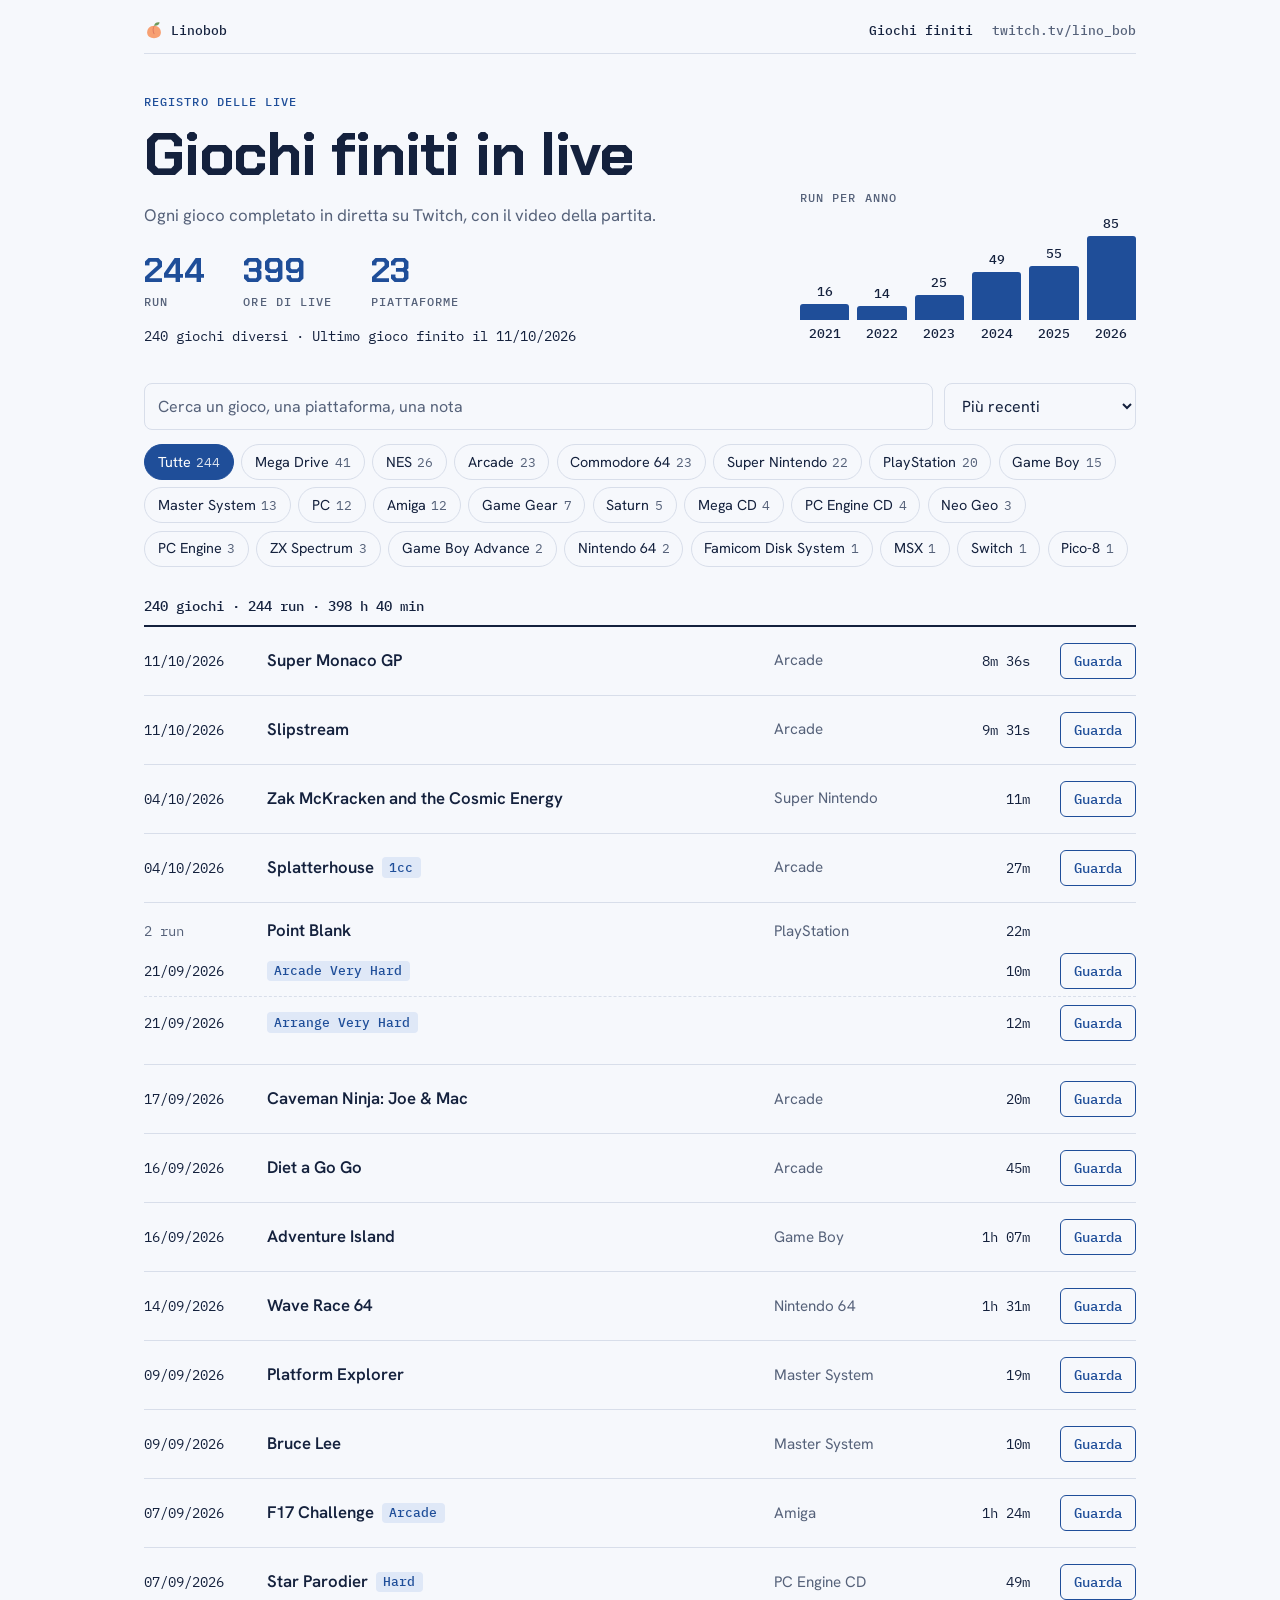
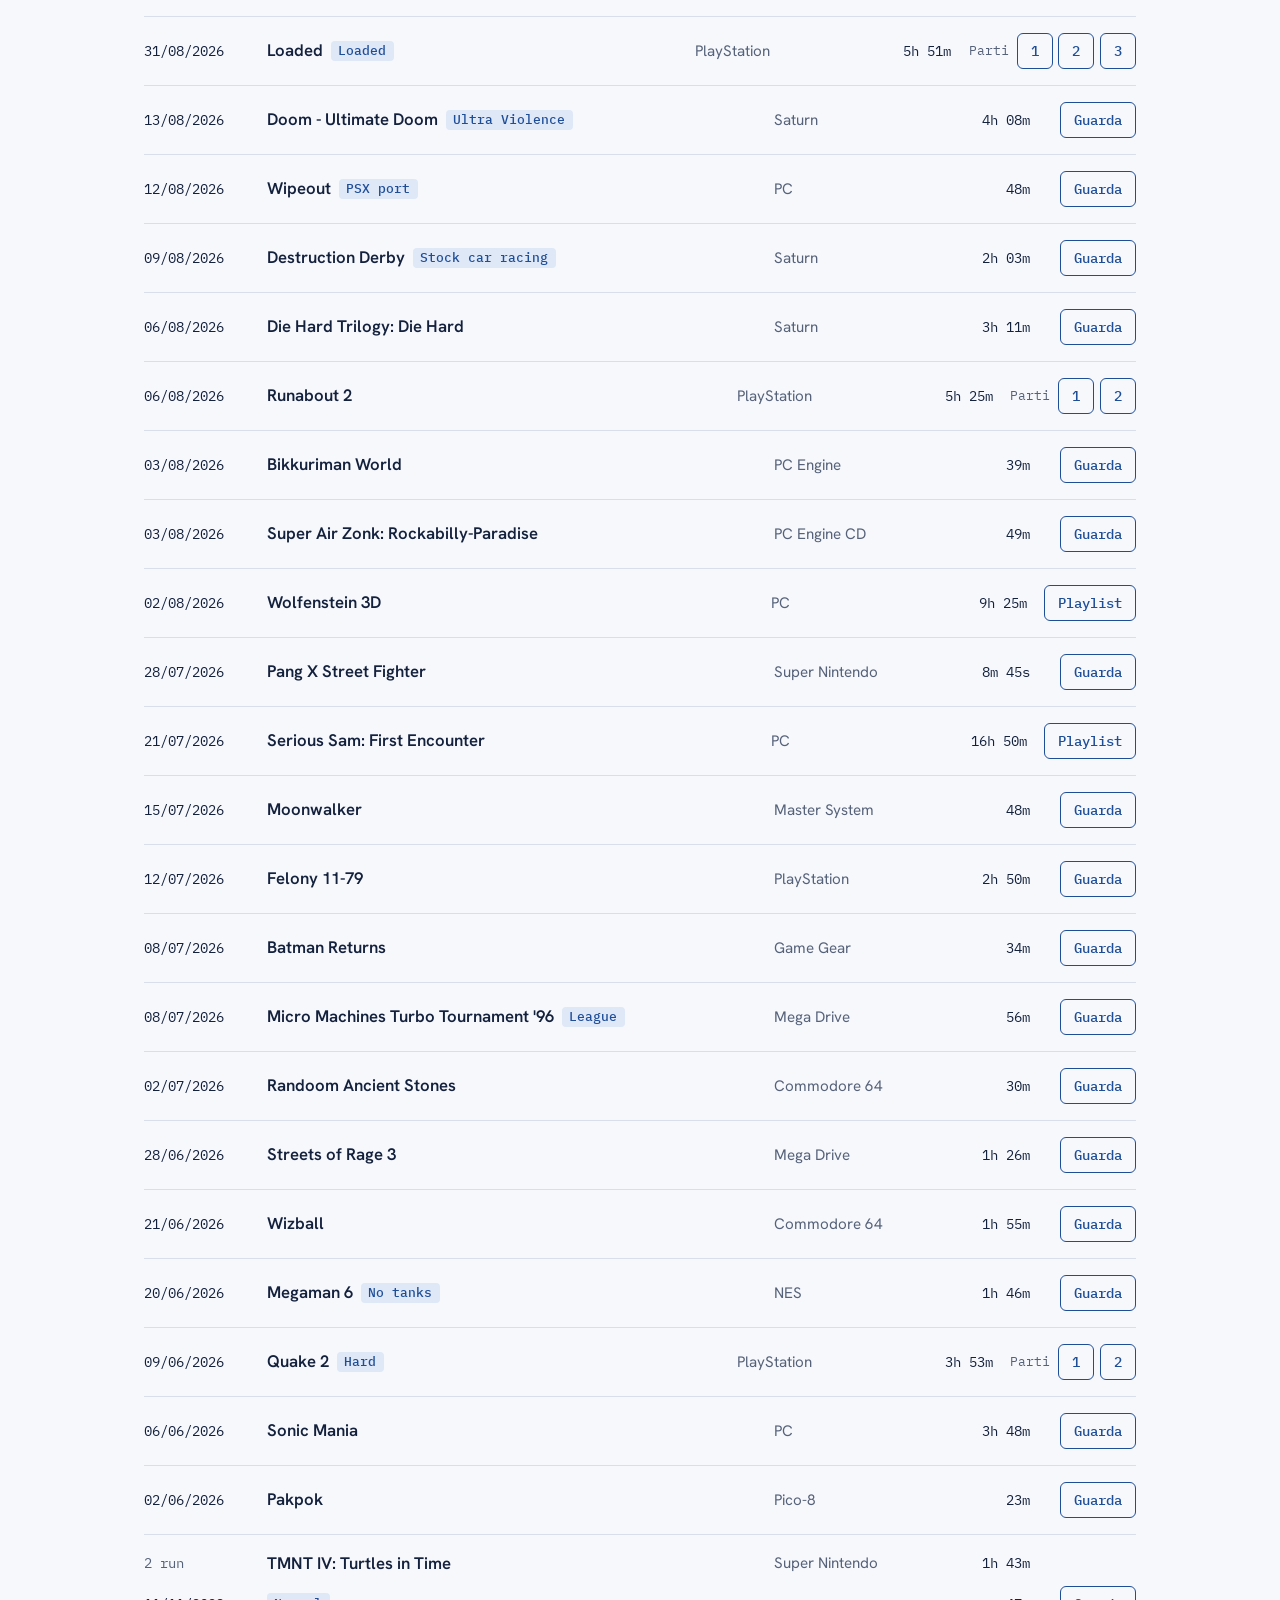
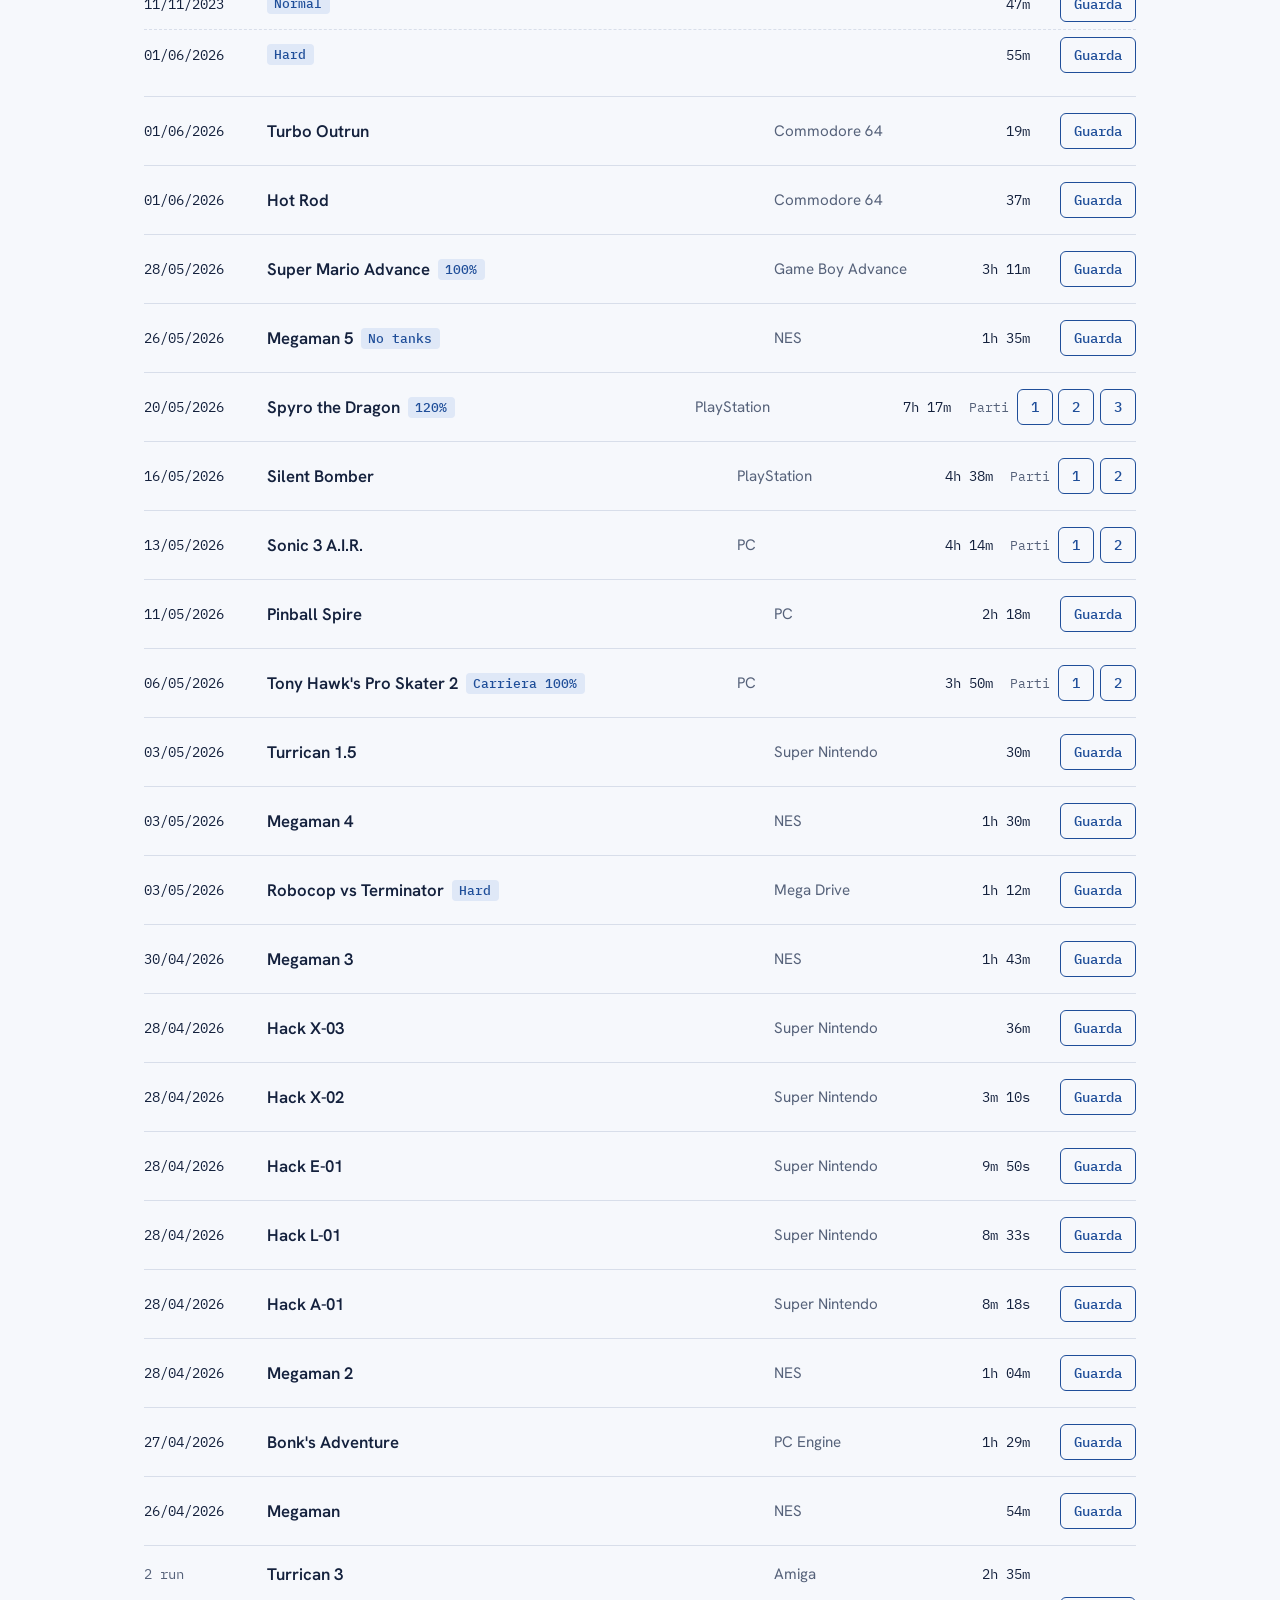
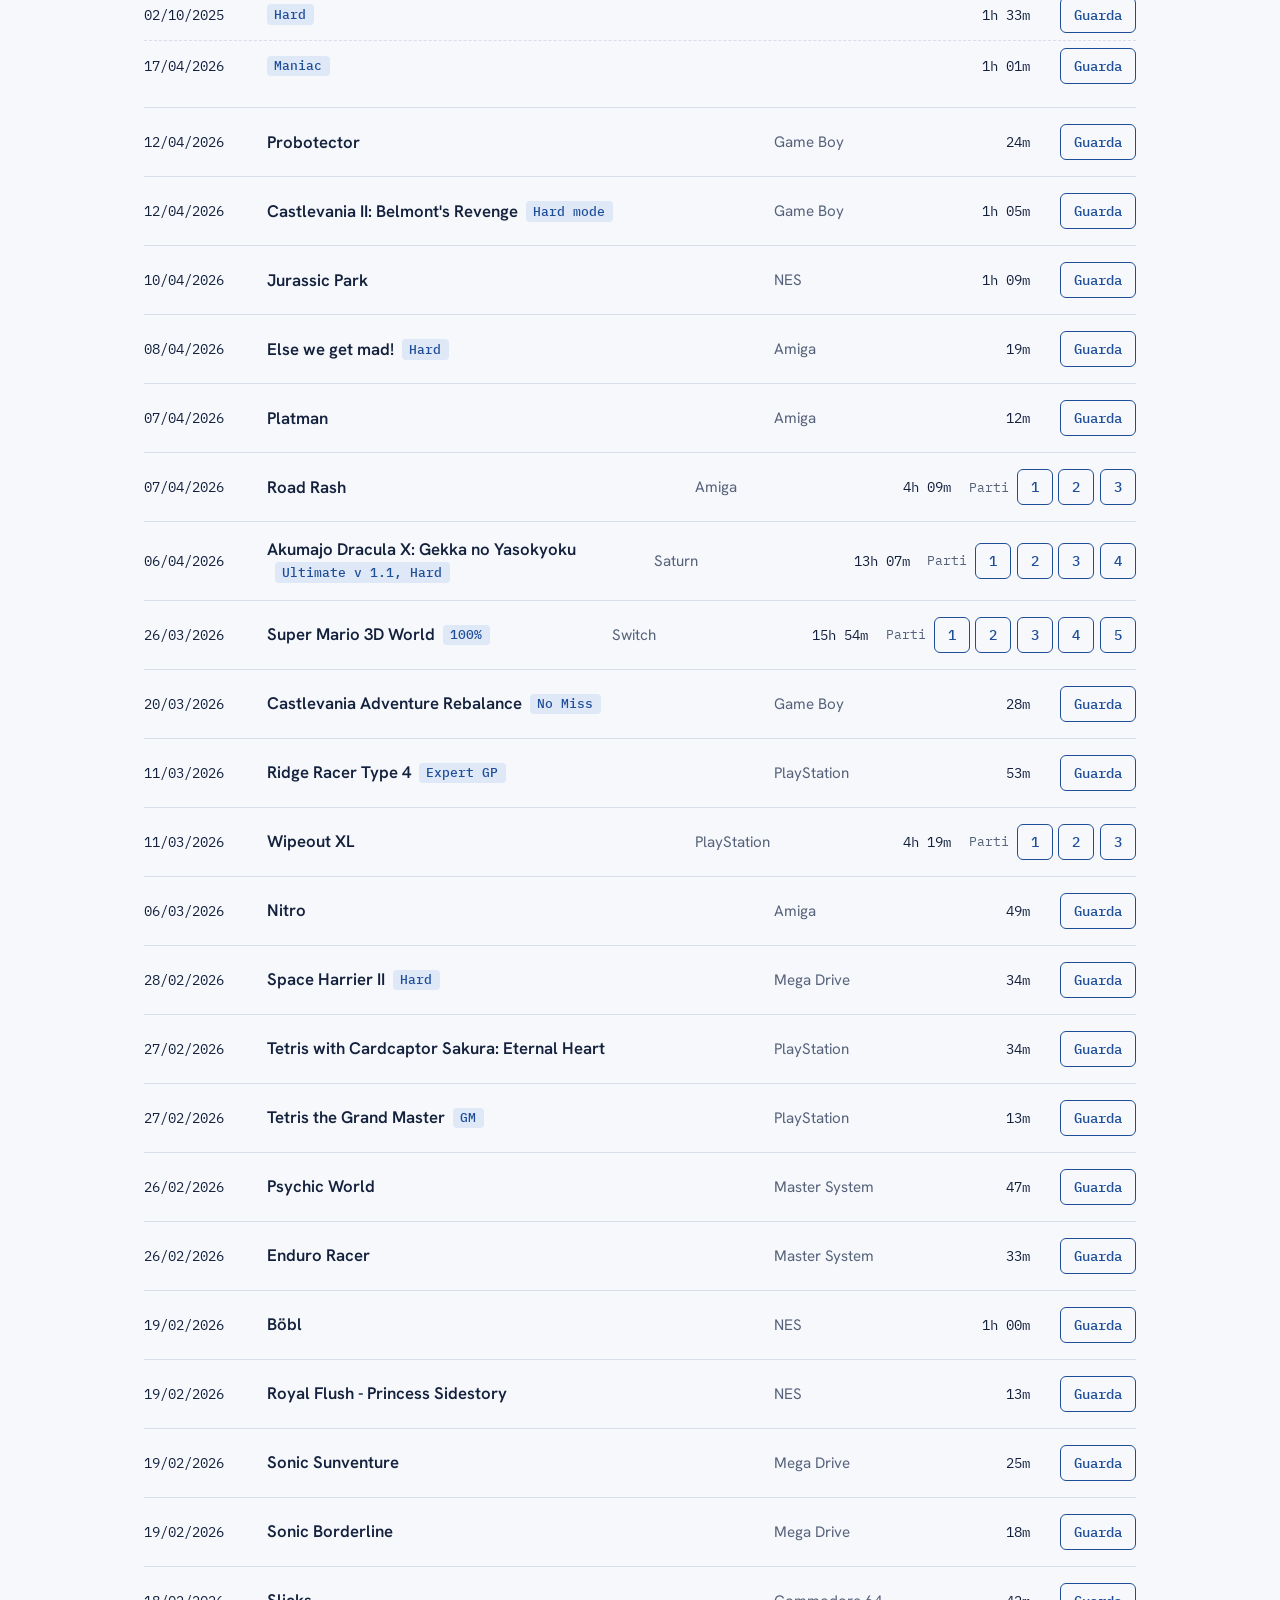
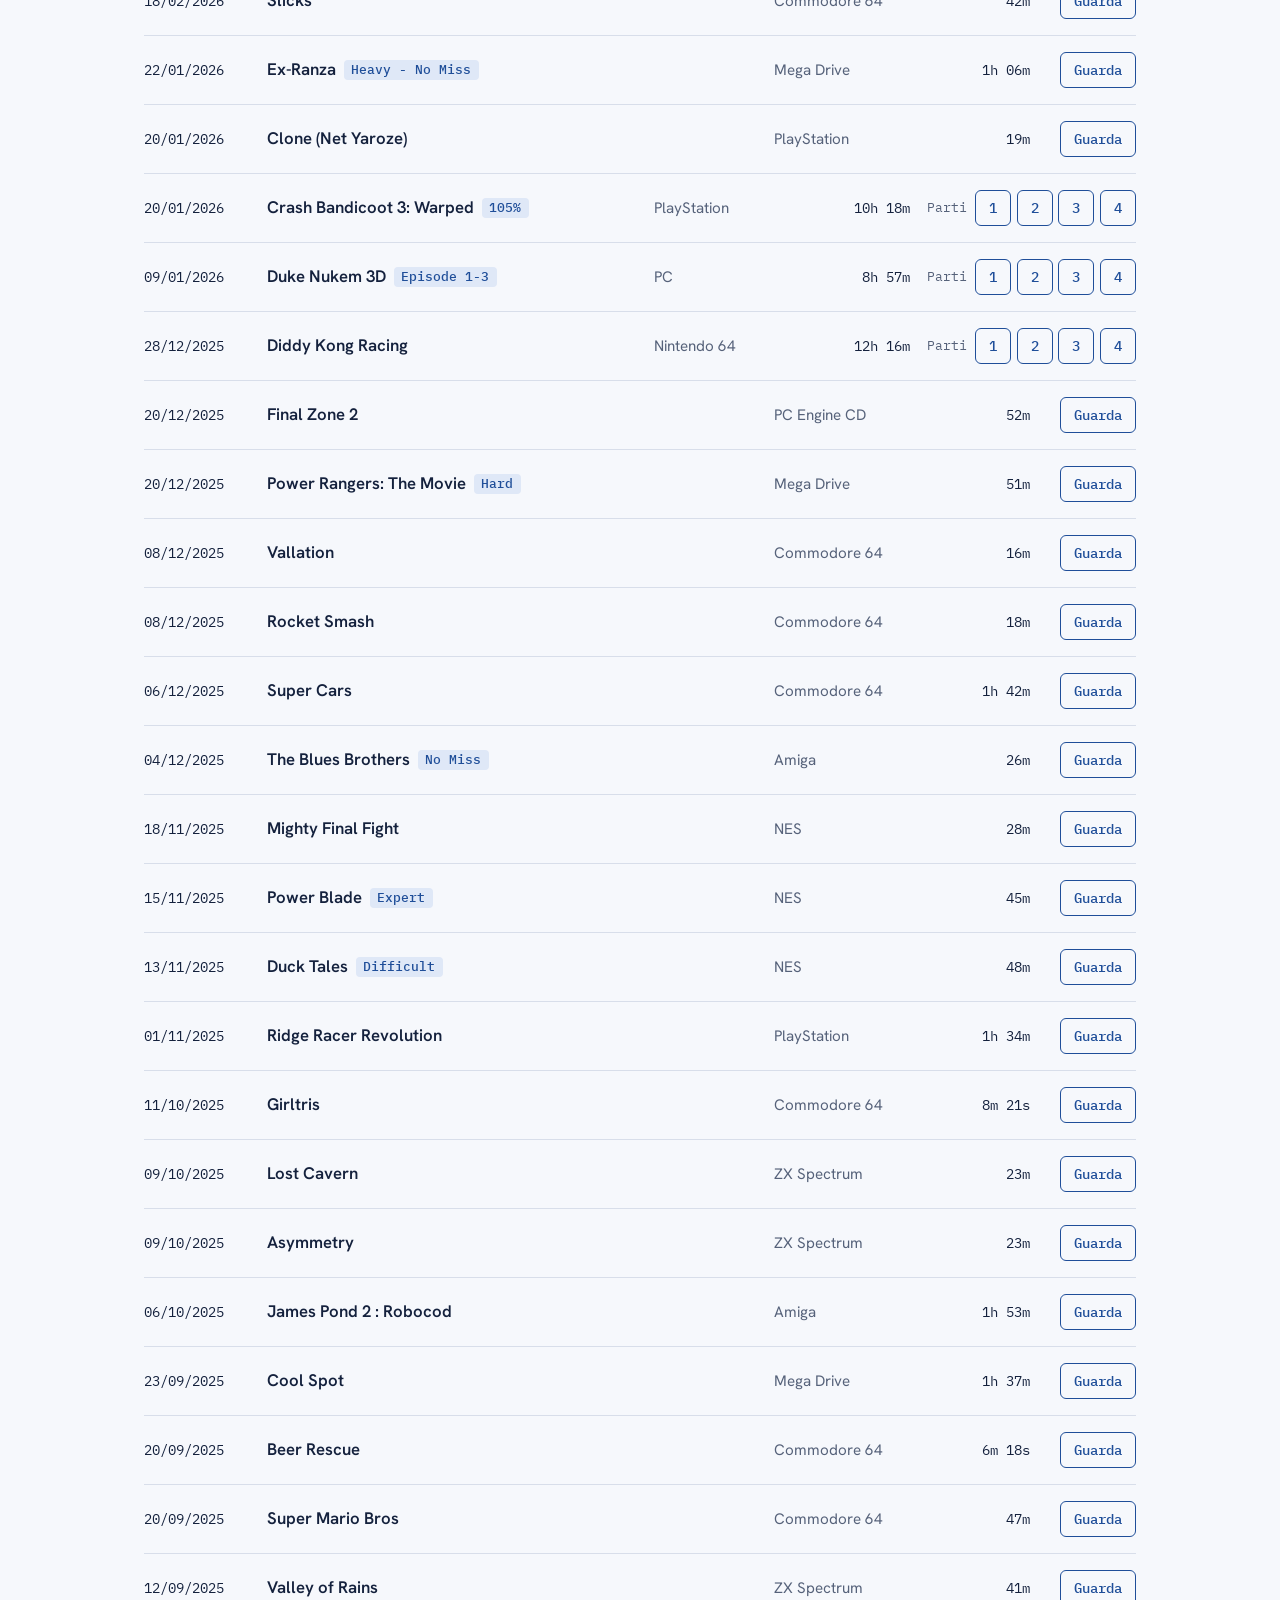
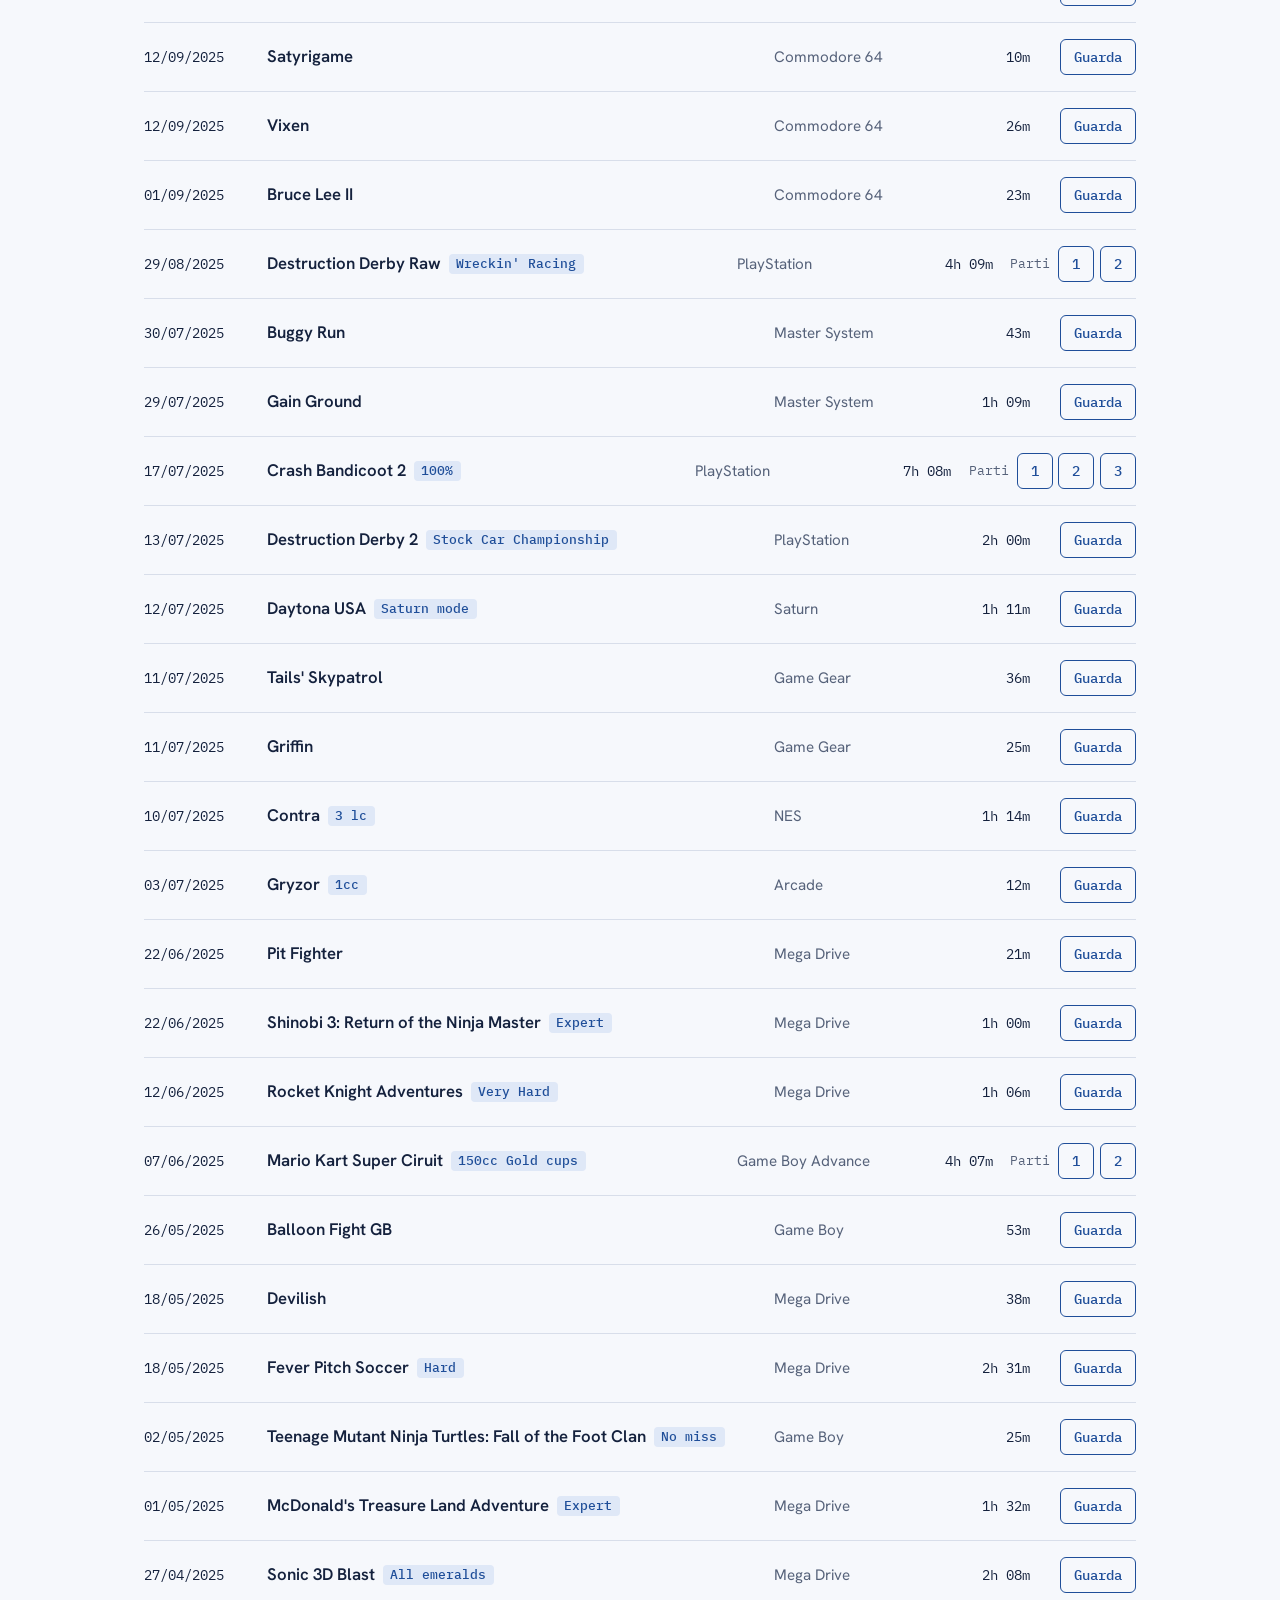
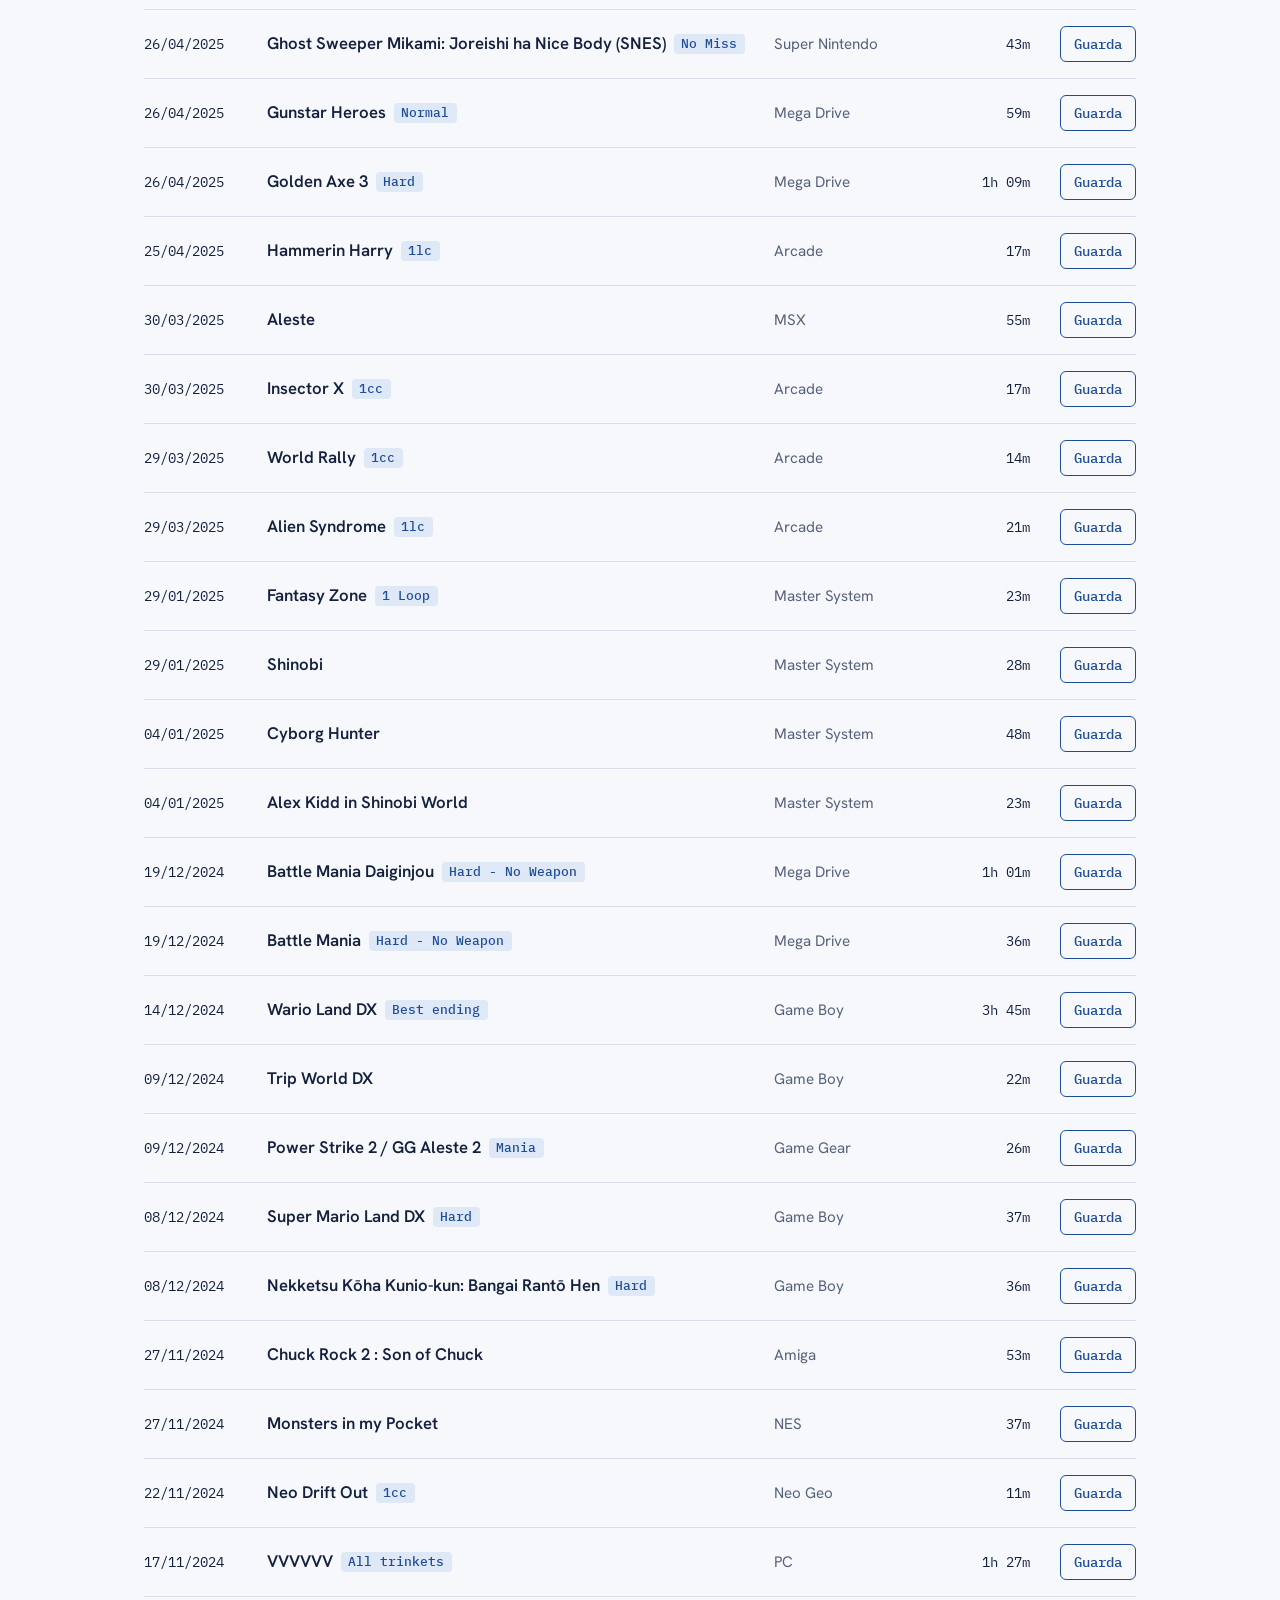
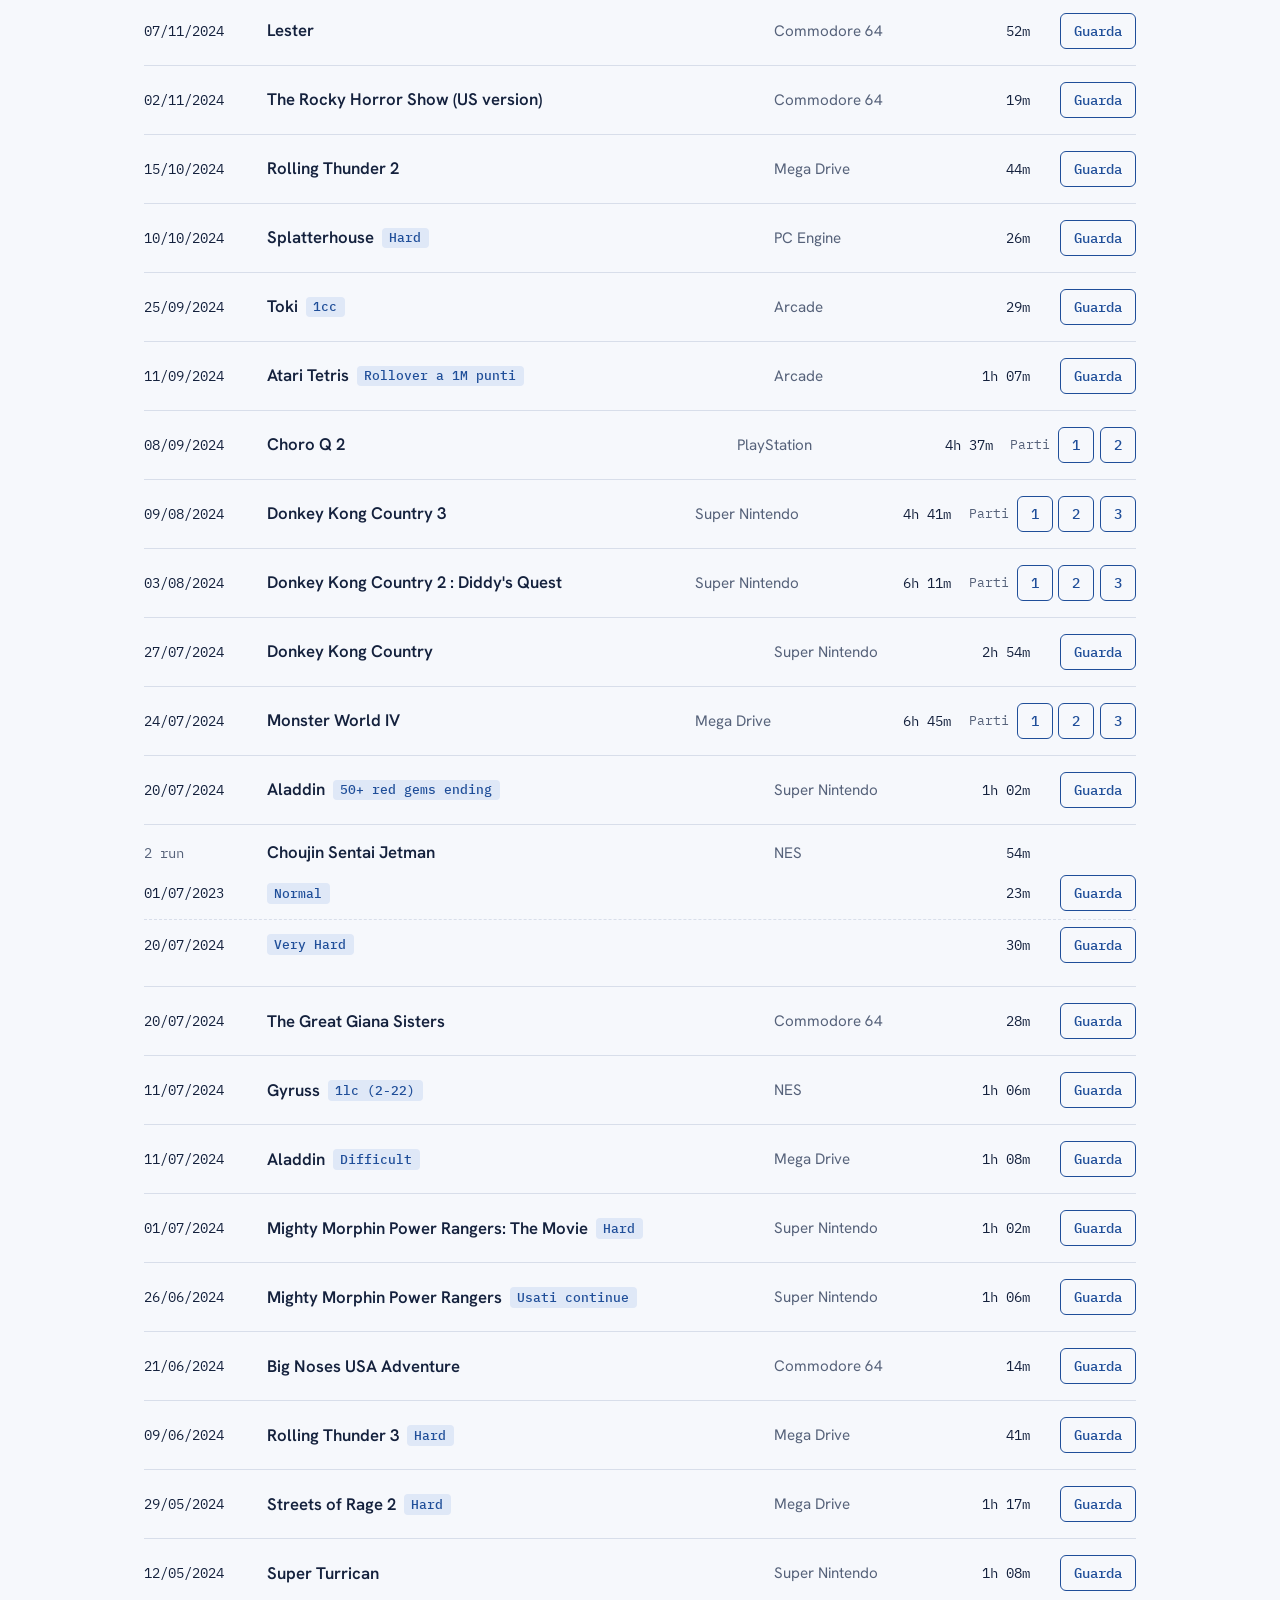
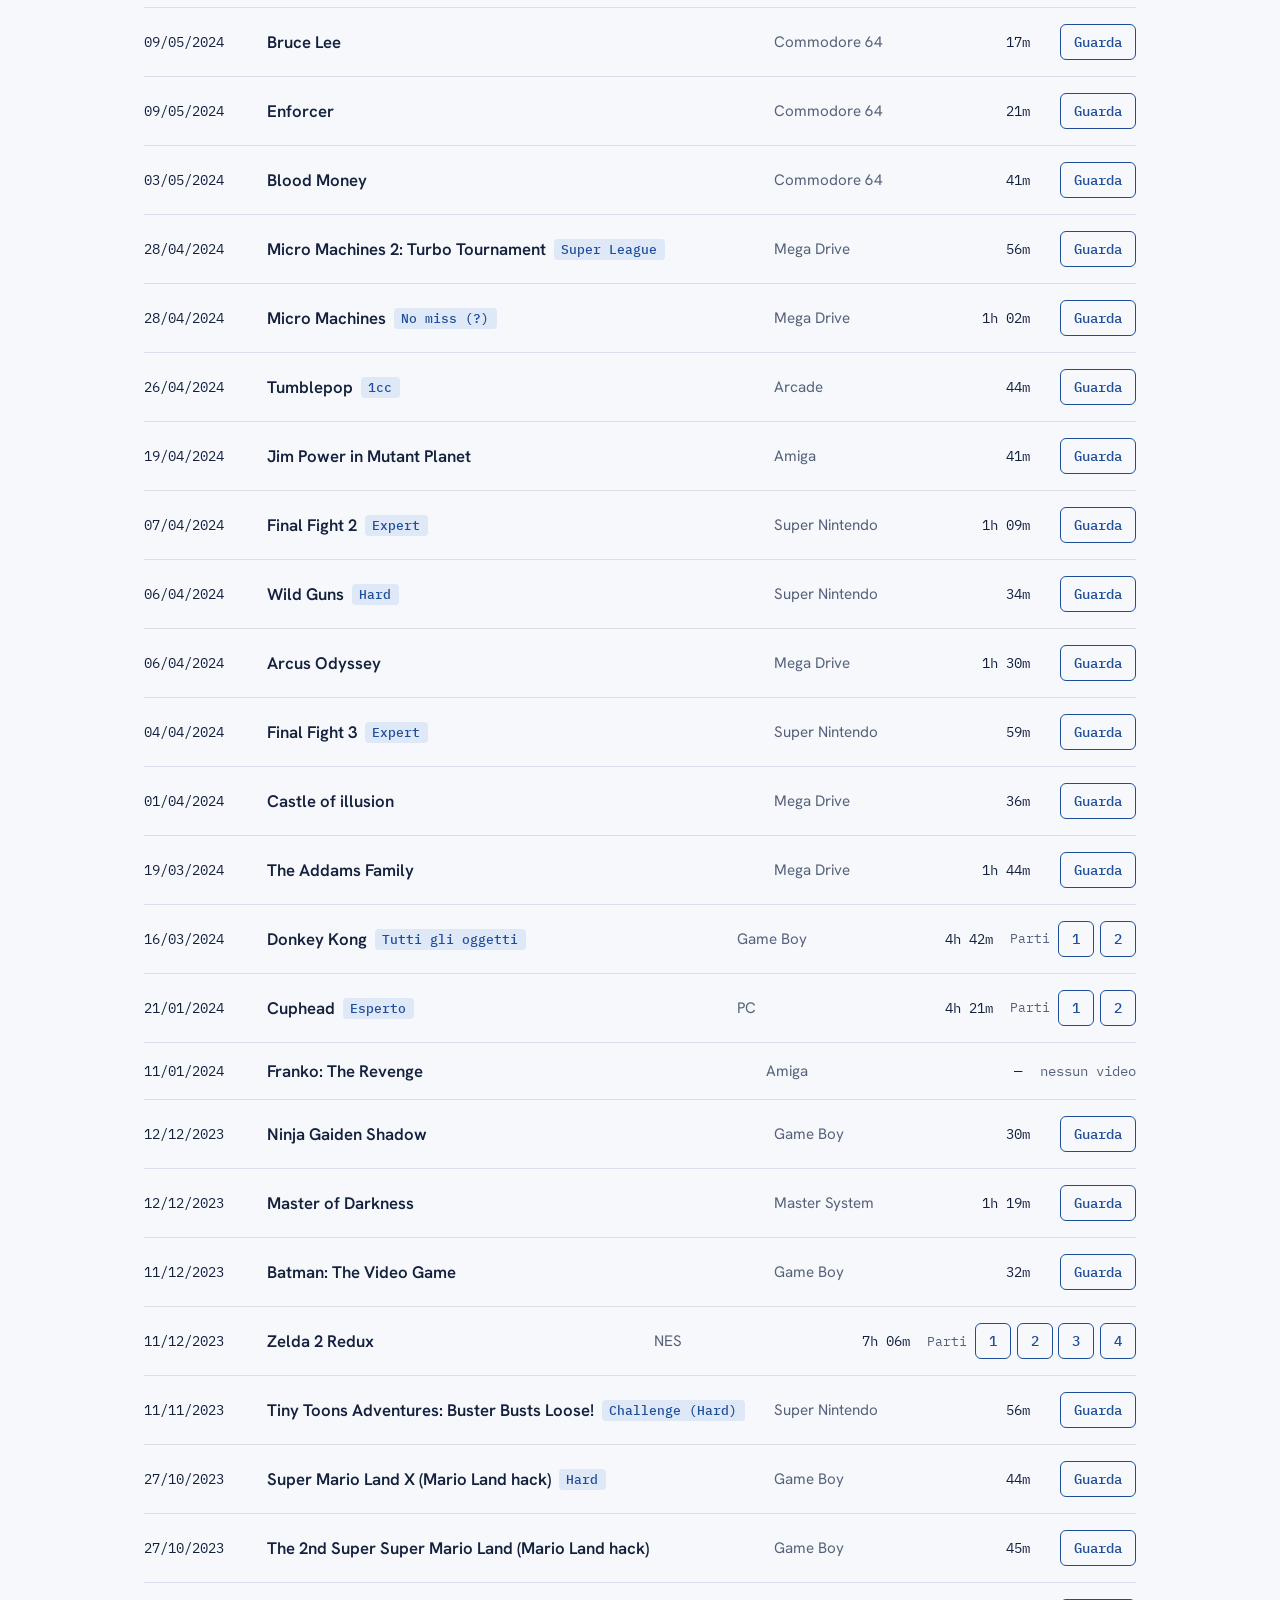
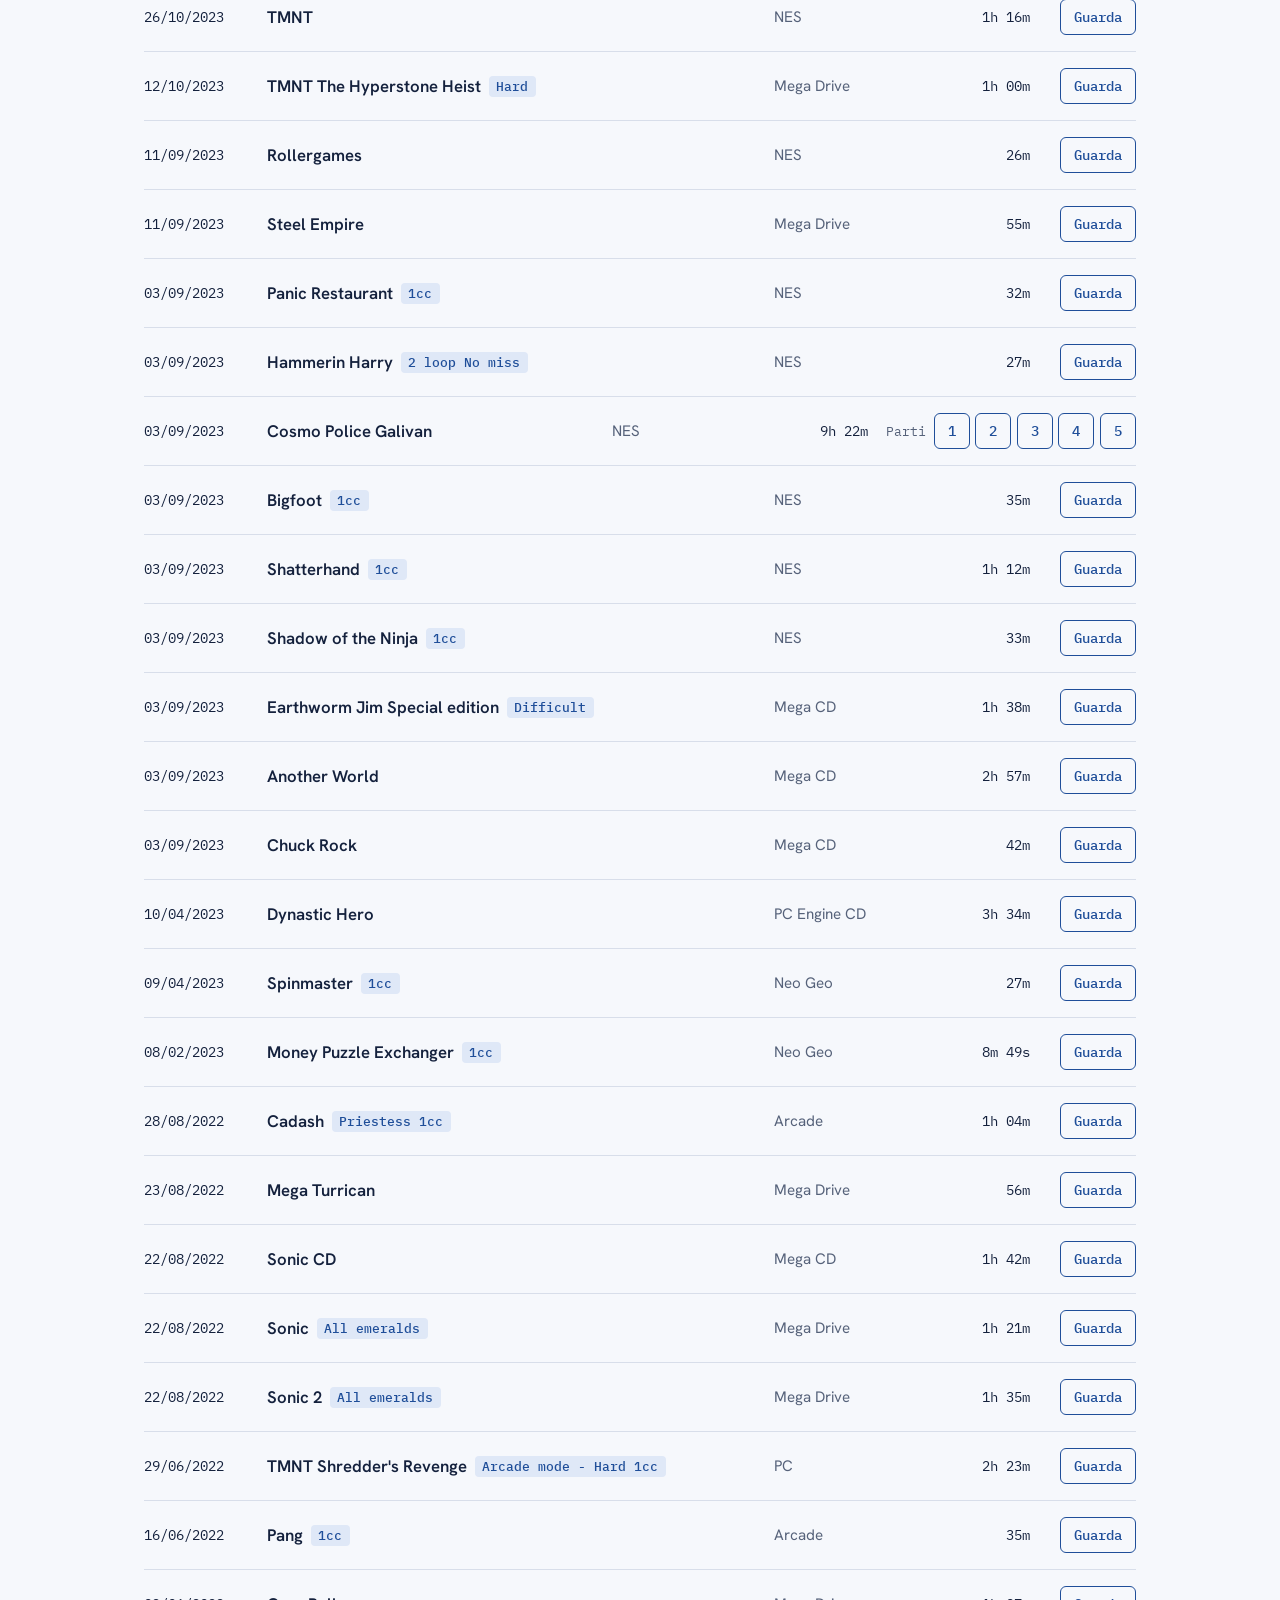
==== commit cb5dffbe: "Aggiunti 10 giochi e raggruppamento delle run per gioco Co-Authored-By: Claude Opus 5.5 (1M context)" ====
--- a/giochi/index.html
+++ b/giochi/index.html
@@ -96,6 +96,18 @@
 .btn:hover { background: var(--accent); color: var(--accent-ink); }
 .parts .btn { padding: 0 0.45rem; }
 .nolink { font: 400 0.85rem var(--mono); color: var(--muted); }
+
+/* Più run dello stesso gioco (stesso titolo e piattaforma): una riga per il gioco, sotto una riga per run */
+.grp { grid-template-areas: "d t p u l" "r r r r r"; row-gap: 0.2rem; }
+.grp > .d { color: var(--muted); }
+.runs { grid-area: r; list-style: none; margin: 0; padding: 0; }
+.run {
+  display: grid; grid-template-columns: 6.6rem minmax(0, 1fr) 9.5rem 5.4rem minmax(5.5rem, auto);
+  grid-template-areas: "d t . u l"; gap: 0.35rem 1.1rem; align-items: center; padding: 0.45rem 0;
+}
+.run + .run { border-top: 1px dashed var(--line); }
+.run .t { font: inherit; }
+.run .note { margin-left: 0; }
 .empty { padding: 2.5rem 0; color: var(--muted); }
 
 /* Telefono: ogni gioco è una scheda separata */
@@ -111,6 +123,9 @@
   }
   .l, .parts { justify-content: flex-start; }
   .l { margin-top: 0.2rem; }
+  .grp { grid-template-areas: "t t t" "d p u" "r r r"; }
+  .runs { margin-top: 0.3rem; border-top: 1px solid var(--line); }
+  .run { grid-template-columns: auto minmax(0, 1fr) auto; grid-template-areas: "d t u" "l l l"; align-items: baseline; gap: 0.4rem 0.8rem; padding: 0.7rem 0 0.2rem; }
 }
 @media (prefers-reduced-motion: reduce) { .years .bar { transition: none; } }
 </style>
@@ -141,7 +156,7 @@
       <p class="last" id="last"></p>
     </div>
     <div>
-      <p class="label chart-label" id="chart-label">Giochi per anno</p>
+      <p class="label chart-label" id="chart-label">Run per anno</p>
       <div class="years" id="years" role="group" aria-labelledby="chart-label"></div>
     </div>
   </header>
@@ -217,18 +232,20 @@
     const totSec = games.reduce((t, g) => t + (g.sec || 0), 0);
     const piattUsate = new Set(games.map(g => g.piattaforma));
     $('stats').innerHTML =
-      '<div class="stat"><b>' + games.length + '</b><span class="label">giochi</span></div>' +
+      '<div class="stat"><b>' + games.length + '</b><span class="label">run</span></div>' +
       '<div class="stat"><b>' + Math.round(totSec / 3600) + '</b><span class="label">ore di live</span></div>' +
       '<div class="stat"><b>' + piattUsate.size + '</b><span class="label">piattaforme</span></div>';
     const ultimo = games.reduce((a, g) => g.data > a ? g.data : a, '');
-    if (ultimo) $('last').textContent = 'Ultimo gioco finito il ' + fmtData(ultimo);
+    // Giochi diversi: stesso titolo e stessa piattaforma contano una volta sola, come nei gruppi della lista
+    const diversi = new Set(games.map(g => norm(g.titolo) + '|' + g.piattaforma)).size;
+    if (ultimo) $('last').textContent = diversi + ' giochi diversi · Ultimo gioco finito il ' + fmtData(ultimo);
 
     const perAnno = {};
     games.forEach(g => { perAnno[g.anno] = (perAnno[g.anno] || 0) + 1; });
     const anni = Object.keys(perAnno).sort();
     const maxAnno = Math.max.apply(null, anni.map(a => perAnno[a]));
     $('years').innerHTML = anni.map(a =>
-      '<button type="button" data-y="' + a + '" aria-pressed="false" aria-label="' + a + ': ' + perAnno[a] + ' giochi">' +
+      '<button type="button" data-y="' + a + '" aria-pressed="false" aria-label="' + a + ': ' + perAnno[a] + ' run">' +
       '<span class="n">' + perAnno[a] + '</span>' +
       '<span class="bar" style="height:' + Math.max(4, Math.round(perAnno[a] / maxAnno * 84)) + 'px"></span>' +
       '<span class="y">' + a + '</span></button>'
@@ -245,12 +262,13 @@
 
     function linksHtml(g) {
       if (!g.link.length) return '<span class="nolink">nessun video</span>';
+      const nome = g.titolo + (g.nota ? ' (' + g.nota + ')' : '');
       if (g.link.length === 1) {
         const u = g.link[0];
-        return '<a class="btn" href="' + esc(u) + '" target="_blank" rel="noopener" aria-label="Guarda ' + esc(g.titolo) + '">' + (isPlaylist(u) ? 'Playlist' : 'Guarda') + '</a>';
+        return '<a class="btn" href="' + esc(u) + '" target="_blank" rel="noopener" aria-label="Guarda ' + esc(nome) + '">' + (isPlaylist(u) ? 'Playlist' : 'Guarda') + '</a>';
       }
       return '<span class="parts"><span class="plabel">Parti</span>' + g.link.map((u, k) =>
-        '<a class="btn" href="' + esc(u) + '" target="_blank" rel="noopener" aria-label="Guarda ' + esc(g.titolo) + ', ' + (isPlaylist(u) ? 'playlist' : 'parte ' + (k + 1)) + '">' + (isPlaylist(u) ? 'Playlist' : (k + 1)) + '</a>'
+        '<a class="btn" href="' + esc(u) + '" target="_blank" rel="noopener" aria-label="Guarda ' + esc(nome) + ', ' + (isPlaylist(u) ? 'playlist' : 'parte ' + (k + 1)) + '">' + (isPlaylist(u) ? 'Playlist' : (k + 1)) + '</a>'
       ).join('') + '</span>';
     }
     const rowHtml = g => '<li class="row">' +
@@ -260,19 +278,50 @@
       '<span class="u">' + fmtDur(g.sec) + '</span>' +
       '<span class="l">' + linksHtml(g) + '</span></li>';
 
+    // Gruppo: le run dello stesso gioco, in ordine di data
+    const grpHtml = rs => {
+      const tot = rs.some(g => g.sec != null) ? rs.reduce((t, g) => t + (g.sec || 0), 0) : null;
+      return '<li class="row grp">' +
+        '<span class="d">' + rs.length + ' run</span>' +
+        '<span class="t">' + esc(rs[0].titolo) + '</span>' +
+        '<span class="p">' + esc(nomi.get(rs[0].piattaforma) || rs[0].piattaforma) + '</span>' +
+        '<span class="u" title="Durata totale">' + fmtDur(tot) + '</span>' +
+        '<ol class="runs">' + rs.map(g => '<li class="run">' +
+          '<span class="d">' + fmtData(g.data) + '</span>' +
+          '<span class="t">' + (g.nota ? '<span class="note">' + esc(g.nota) + '</span>' : '') + '</span>' +
+          '<span class="u">' + fmtDur(g.sec) + '</span>' +
+          '<span class="l">' + linksHtml(g) + '</span></li>').join('') +
+        '</ol></li>';
+    };
+    // Per ordinare un gruppo: run più recente / meno recente, durata totale, titolo
+    const totSecOf = rs => rs.reduce((t, g) => t + (g.sec || 0), 0);
+    const repr = rs => ({
+      titolo: rs[0].titolo,
+      data: state.ord === 'vecchi' ? rs[0].data : rs[rs.length - 1].data,
+      i: state.ord === 'vecchi' ? rs[0].i : rs[rs.length - 1].i,
+      sec: rs.some(g => g.sec != null) ? totSecOf(rs) : null
+    });
+
     function update() {
       const terms = norm(state.q).split(/\s+/).filter(Boolean);
       const res = games.filter(g =>
         (!state.plat || g.piattaforma === state.plat) &&
         (!state.anno || g.anno === state.anno) &&
         terms.every(t => g.chiave.indexOf(t) !== -1)
-      ).sort(sorters[state.ord]);
-
-      $('list').innerHTML = res.length
-        ? res.map(rowHtml).join('')
+      );
+      const gruppi = new Map();
+      res.slice().sort(sorters.vecchi).forEach(g => {
+        const k = norm(g.titolo) + '|' + g.piattaforma;
+        if (!gruppi.has(k)) gruppi.set(k, []);
+        gruppi.get(k).push(g);
+      });
+      const voci = Array.from(gruppi.values()).sort((a, b) => sorters[state.ord](repr(a), repr(b)));
+
+      $('list').innerHTML = voci.length
+        ? voci.map(rs => rs.length === 1 ? rowHtml(rs[0]) : grpHtml(rs)).join('')
         : '<li class="empty">Nessun gioco corrisponde a questa ricerca. <button type="button" data-reset>Azzera i filtri</button></li>';
       const tot = res.reduce((t, g) => t + (g.sec || 0), 0);
-      $('sum').textContent = res.length + (res.length === 1 ? ' gioco' : ' giochi') + ' · ' + fmtTot(tot);
+      $('sum').textContent = voci.length + (voci.length === 1 ? ' gioco' : ' giochi') + ' · ' + res.length + ' run · ' + fmtTot(tot);
       $('reset').hidden = !(state.q || state.plat || state.anno);
       $('plat').value = state.plat;
       document.querySelectorAll('#chips .chip').forEach(b => b.setAttribute('aria-pressed', String(b.dataset.p === state.plat)));
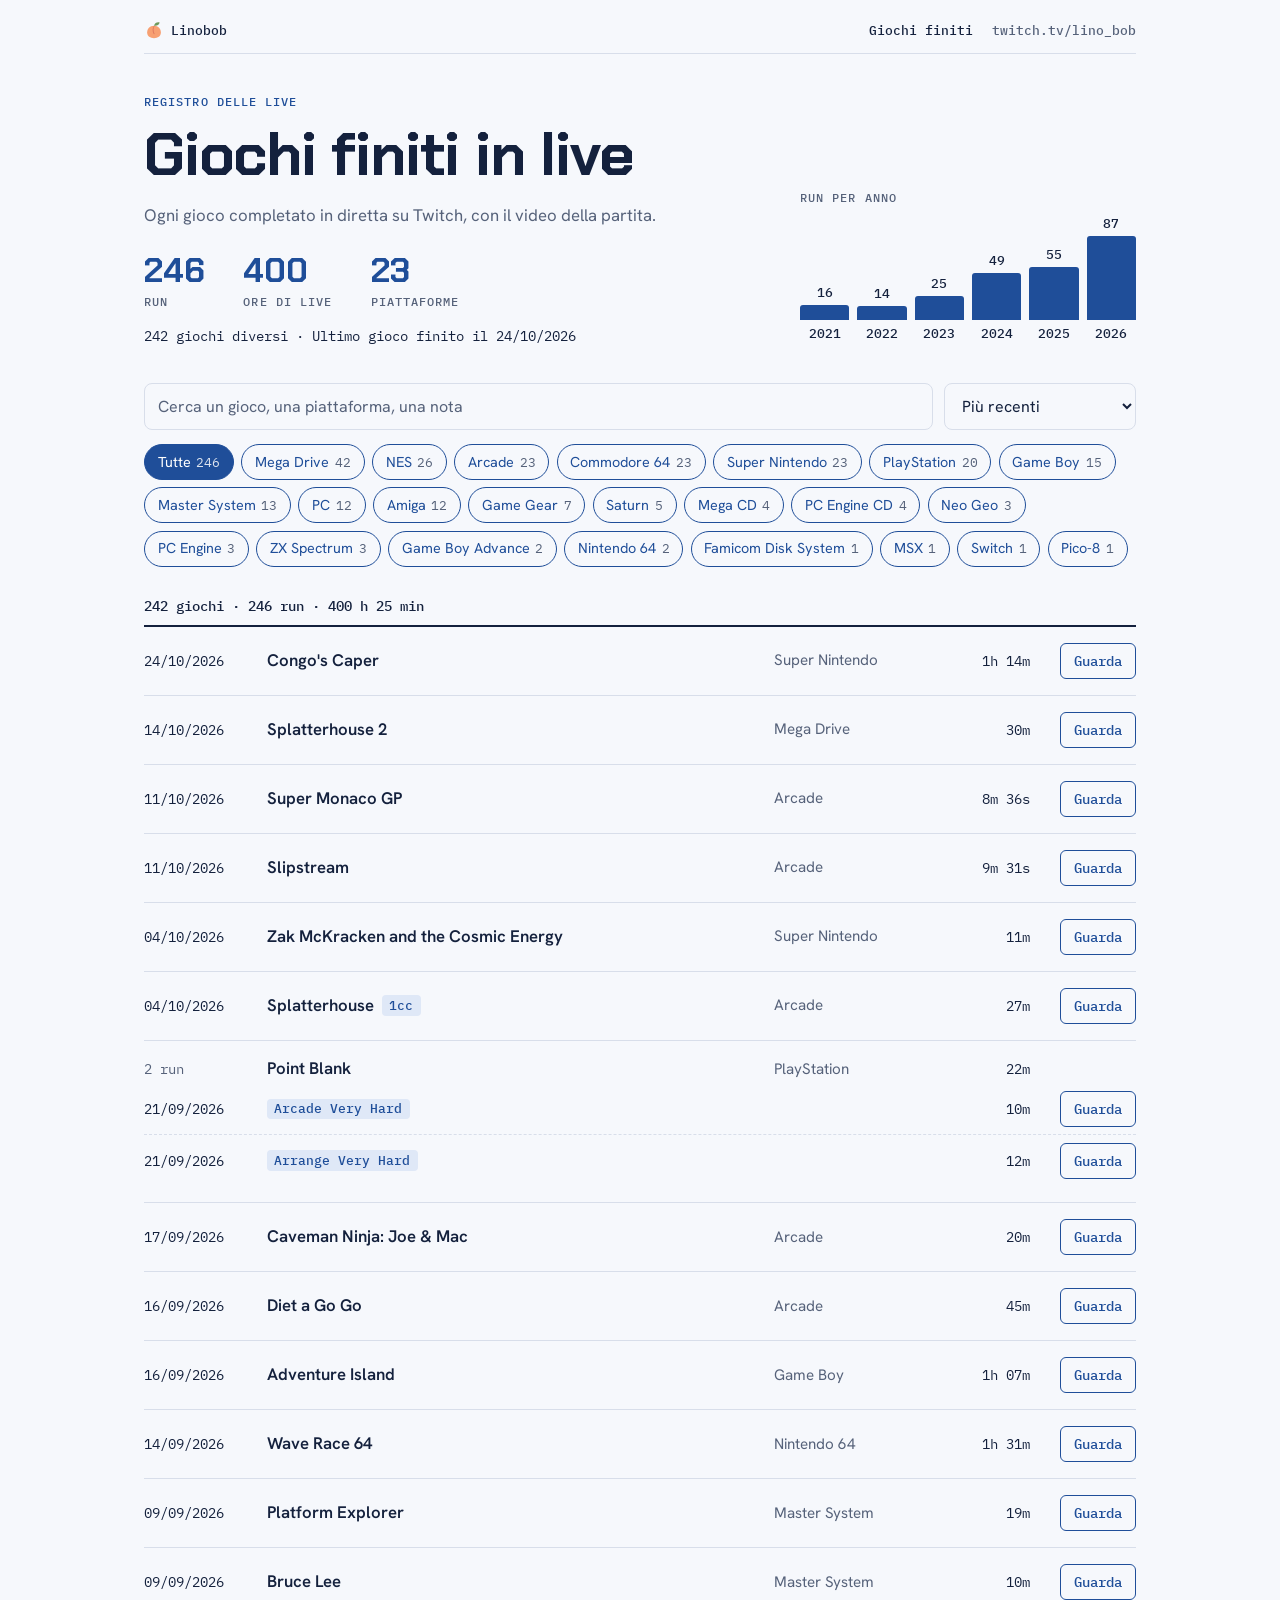
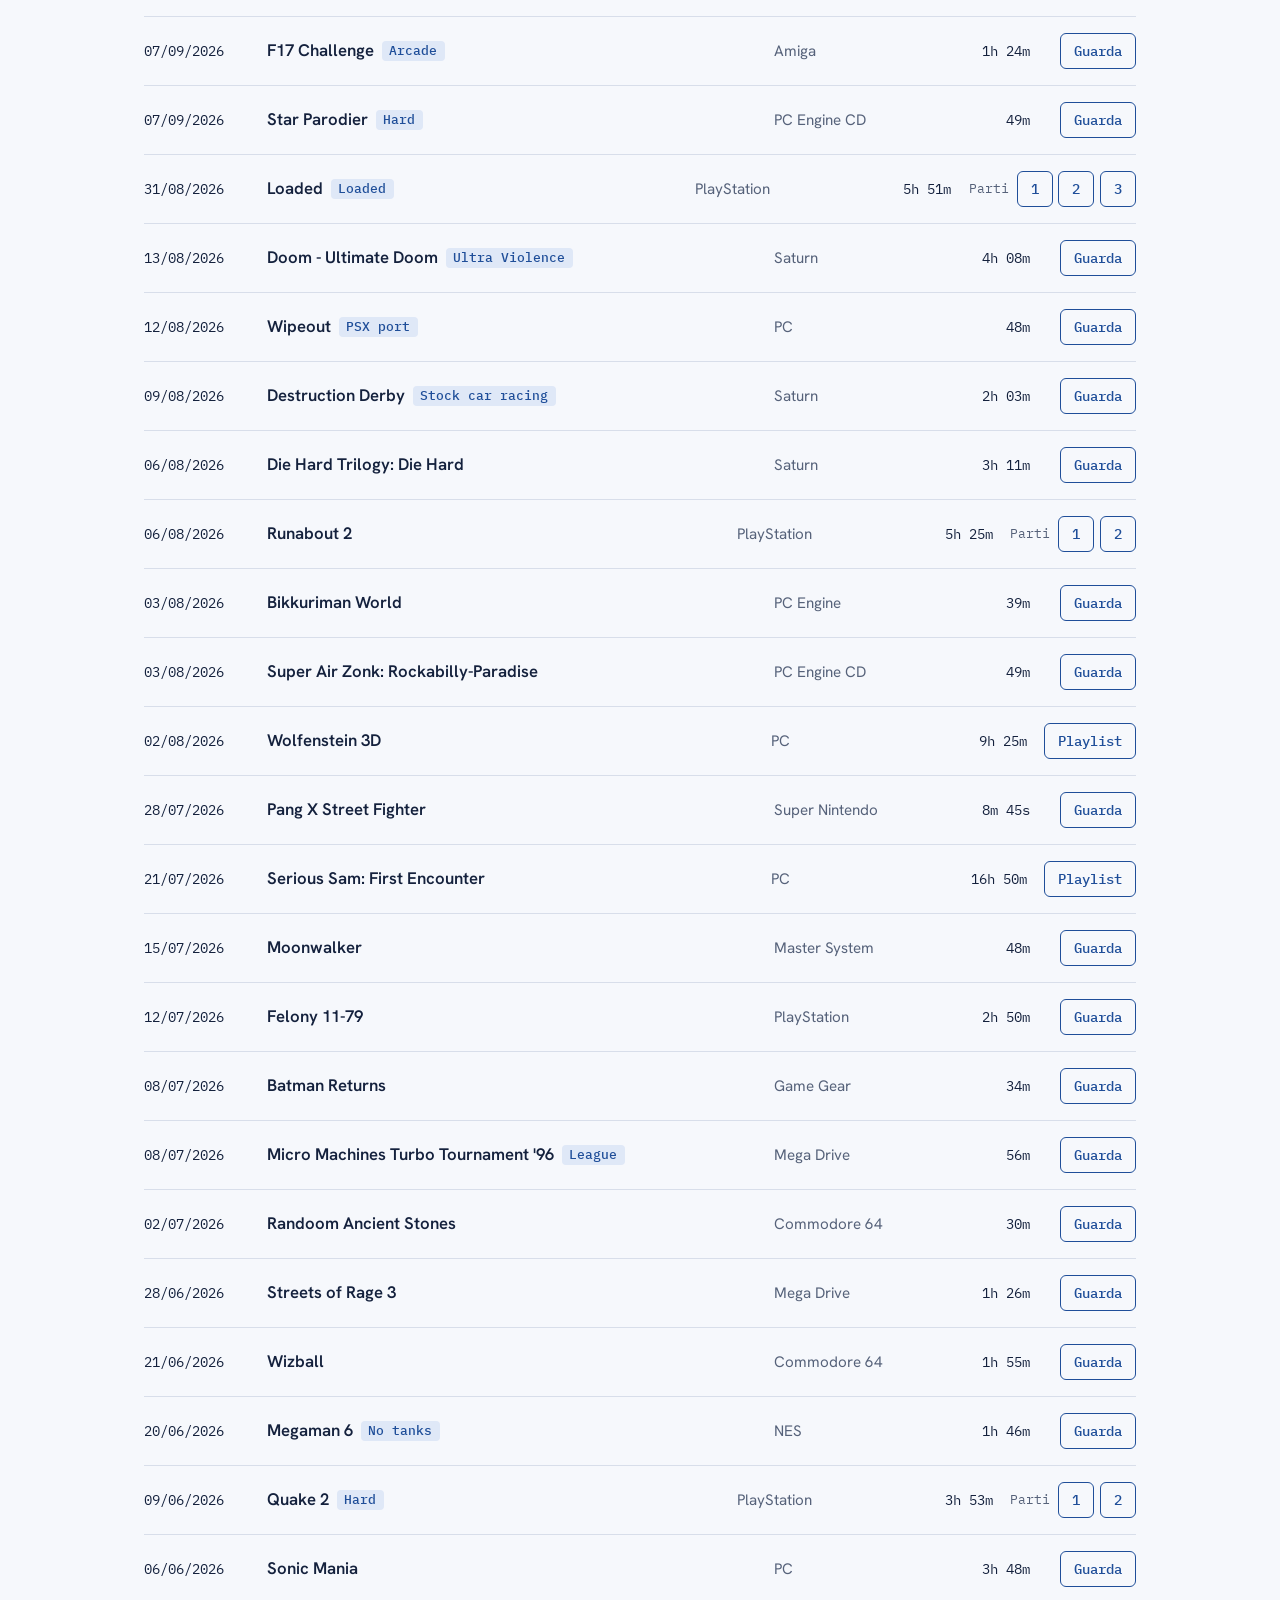
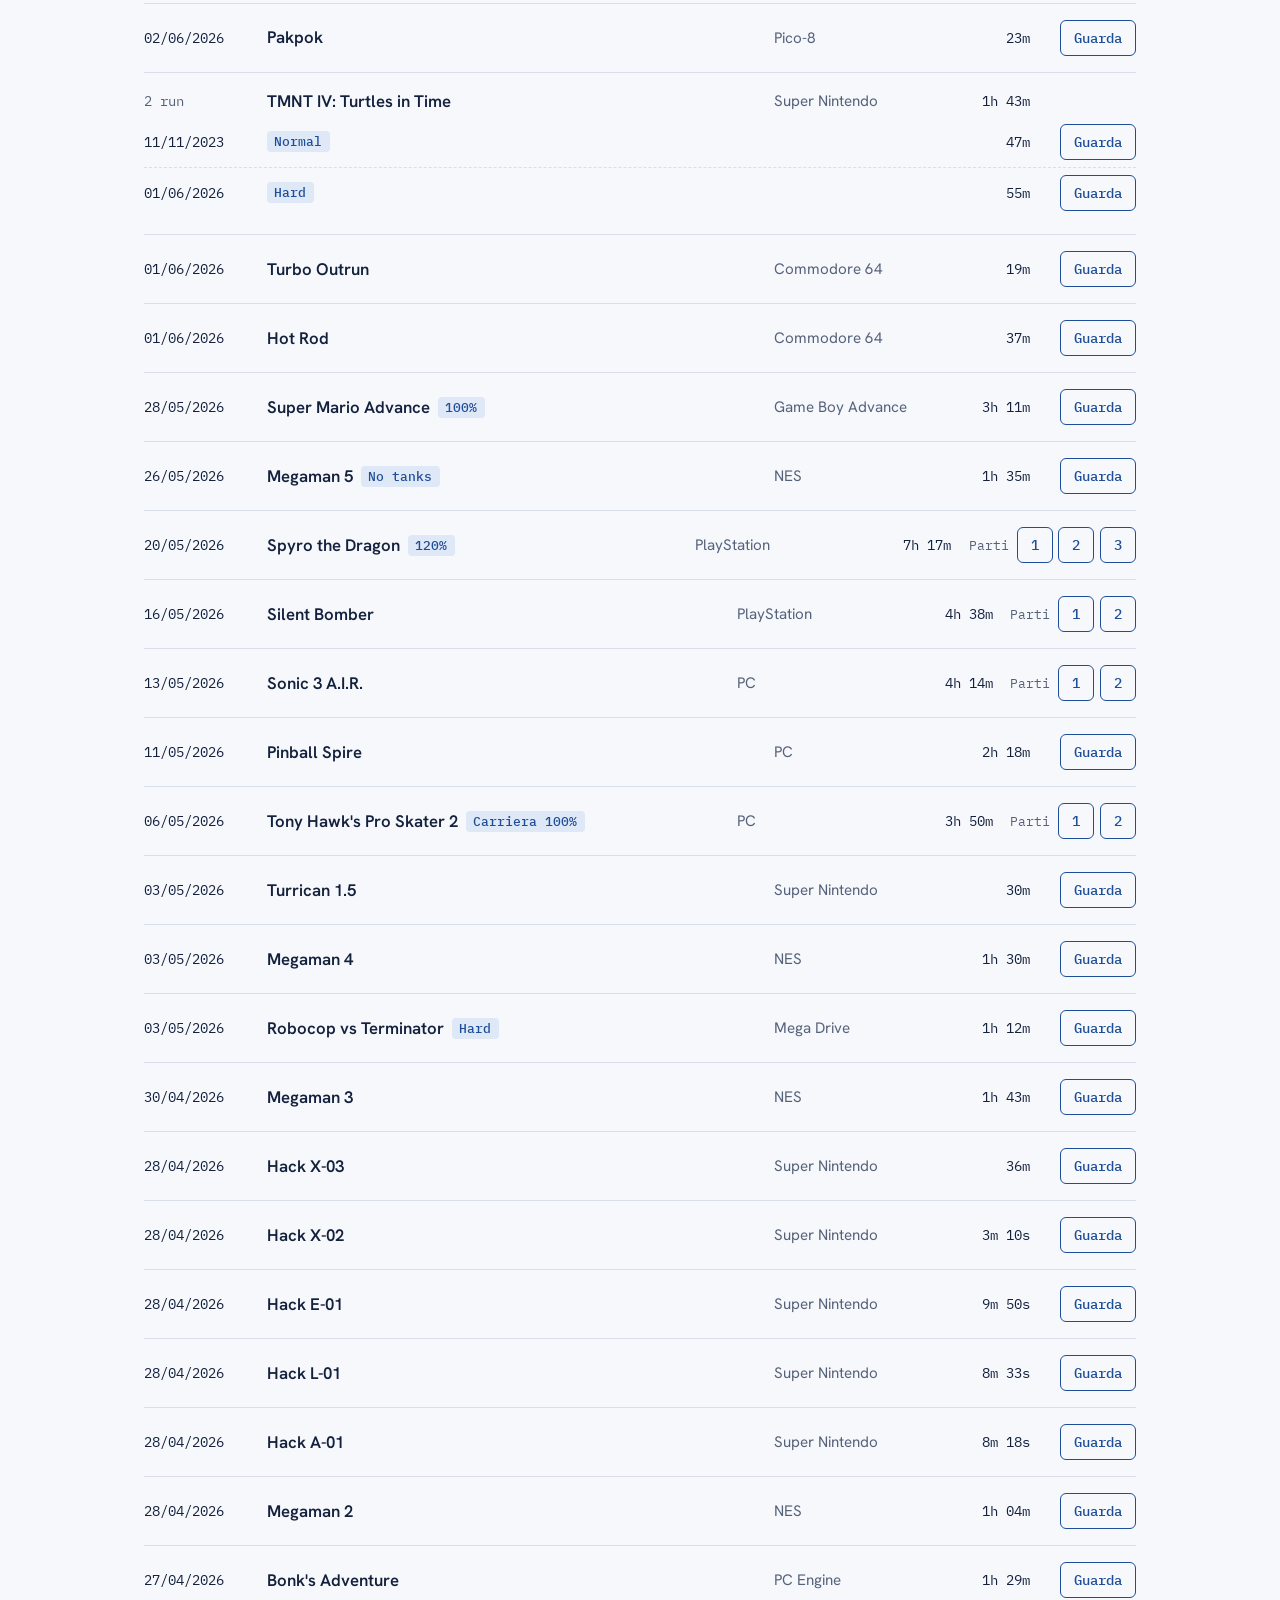
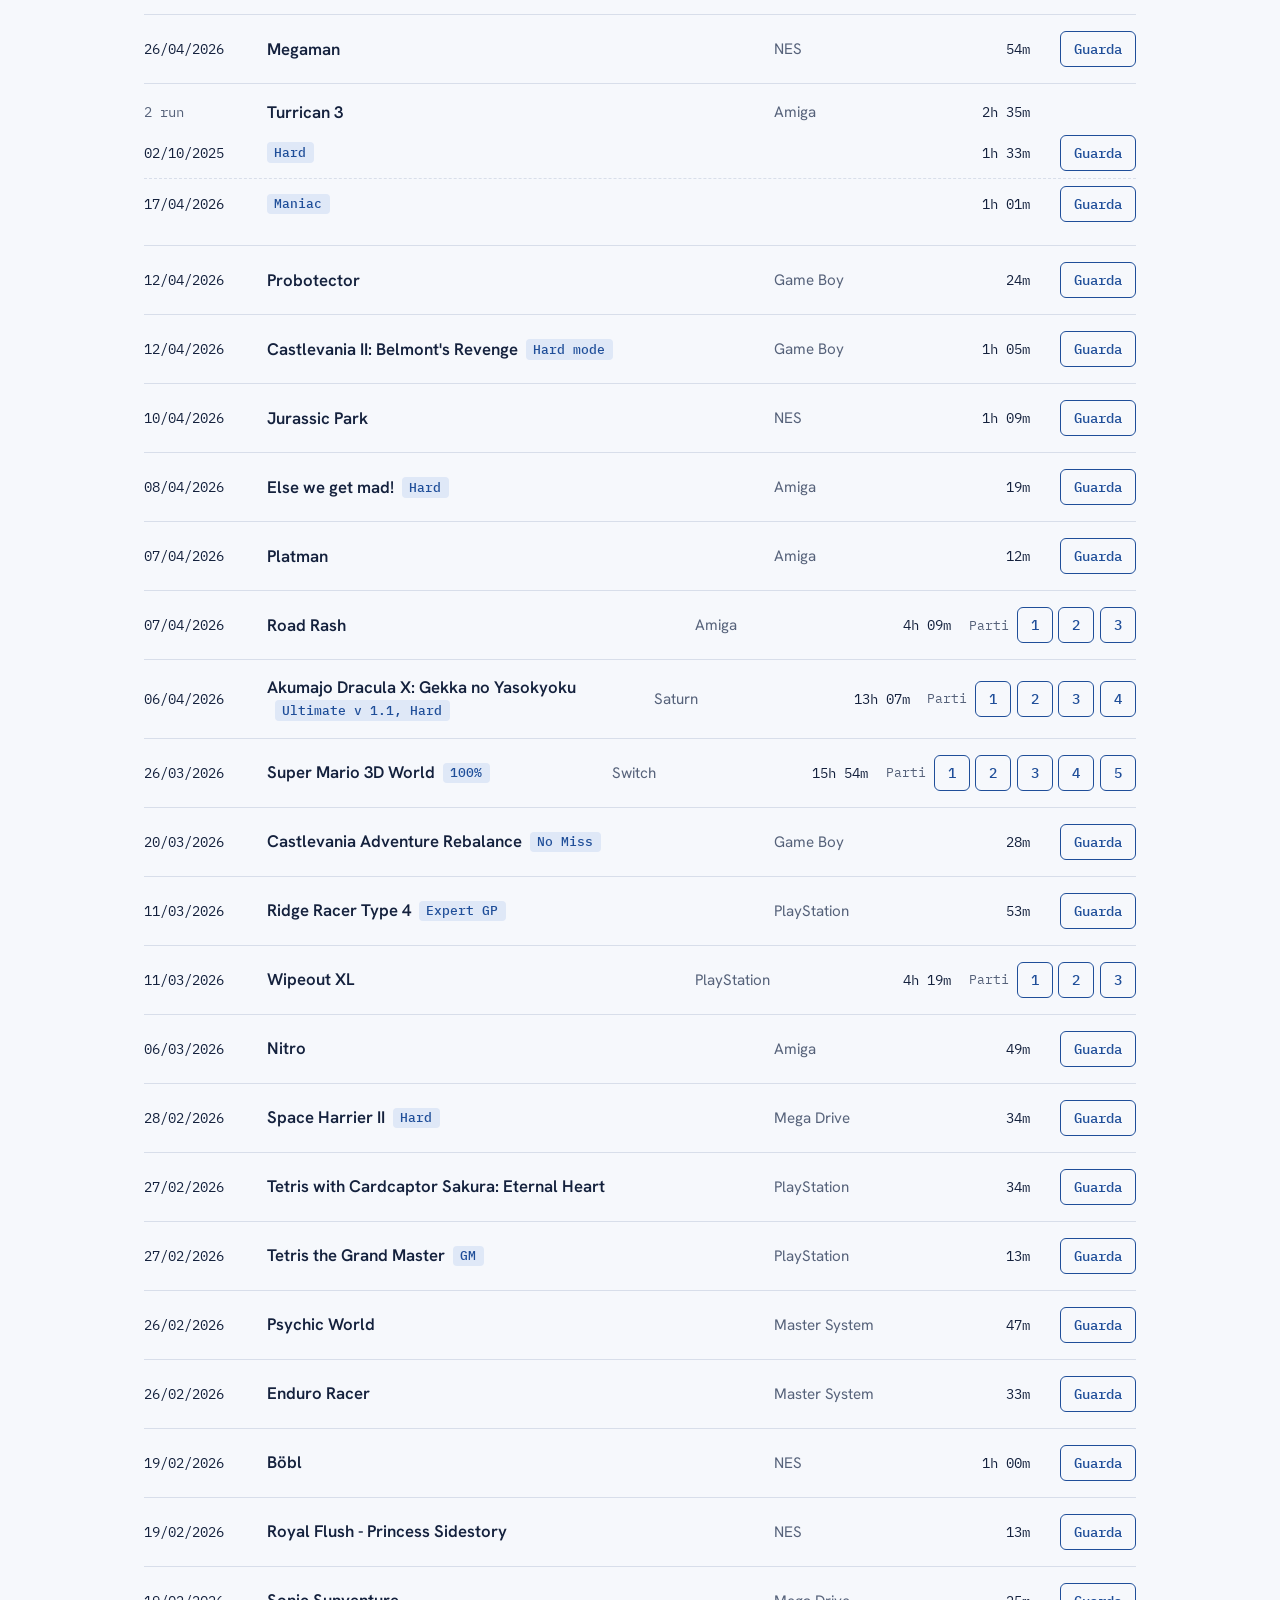
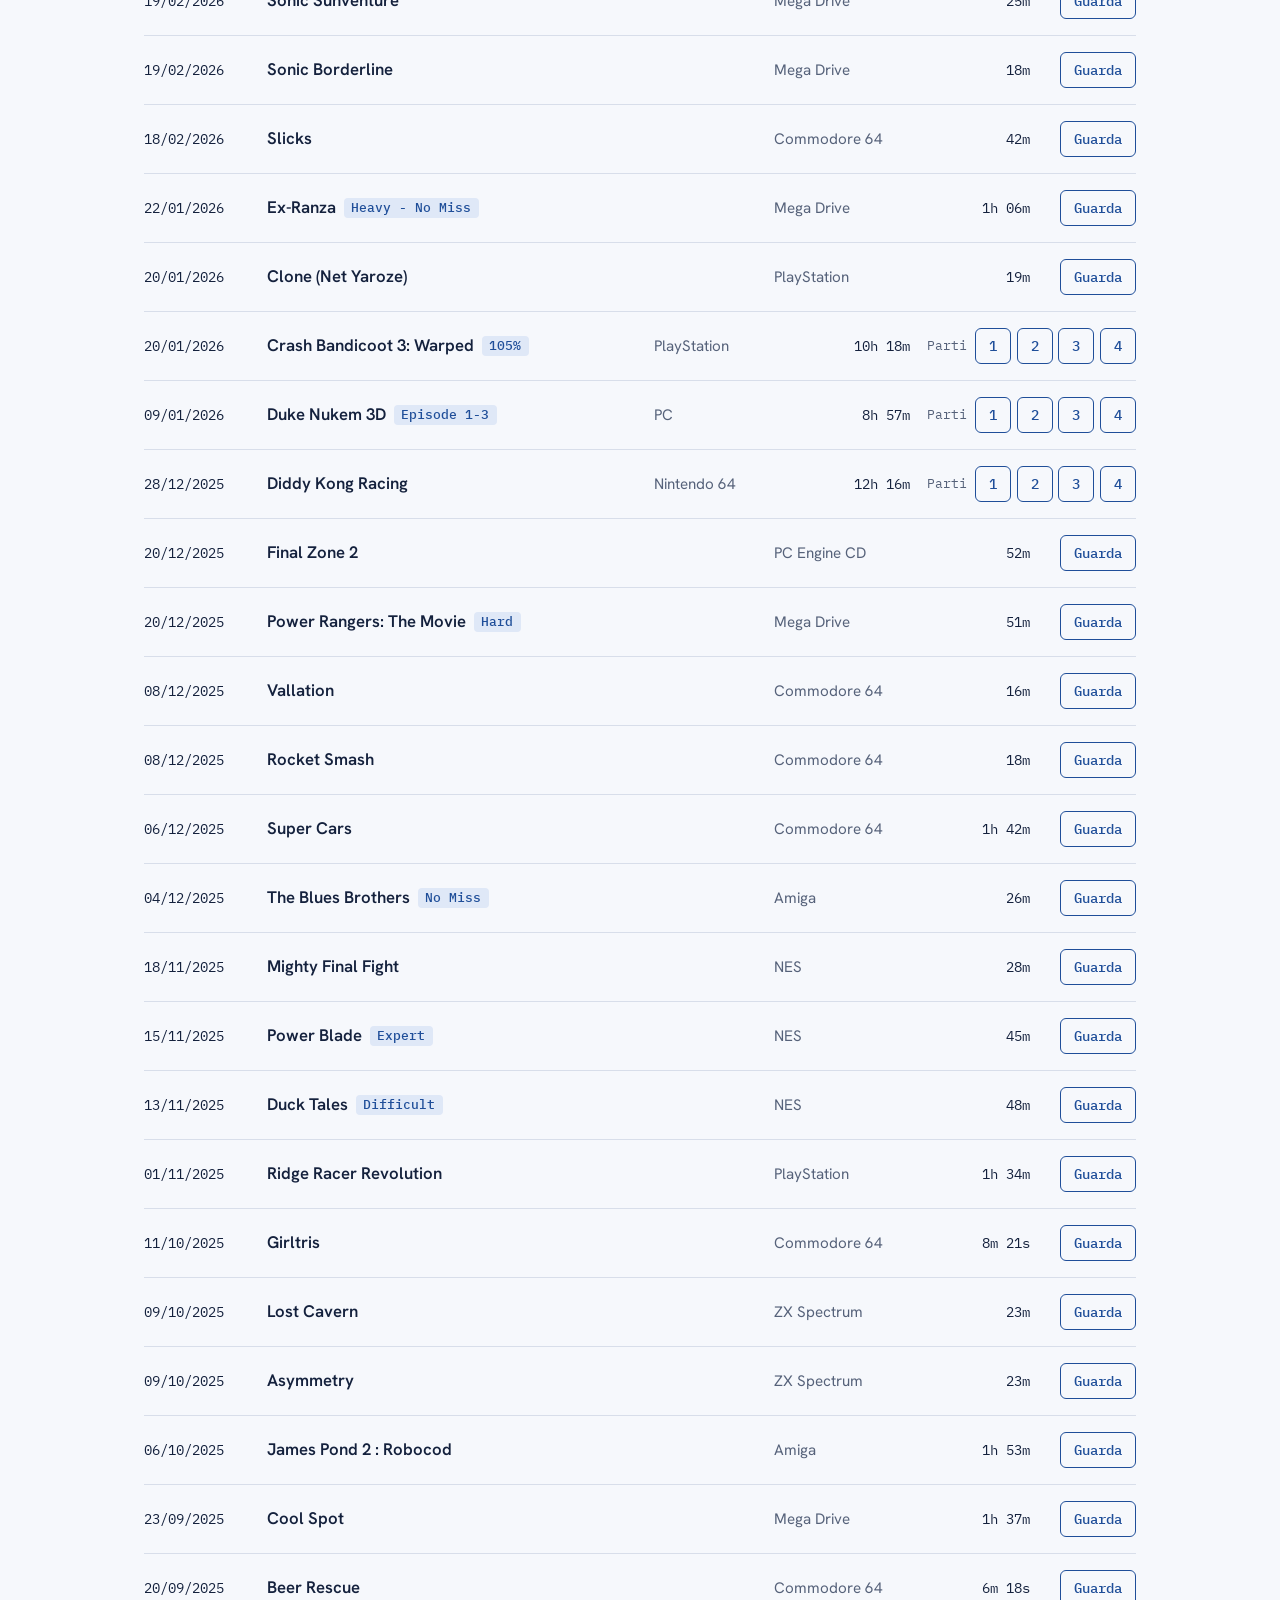
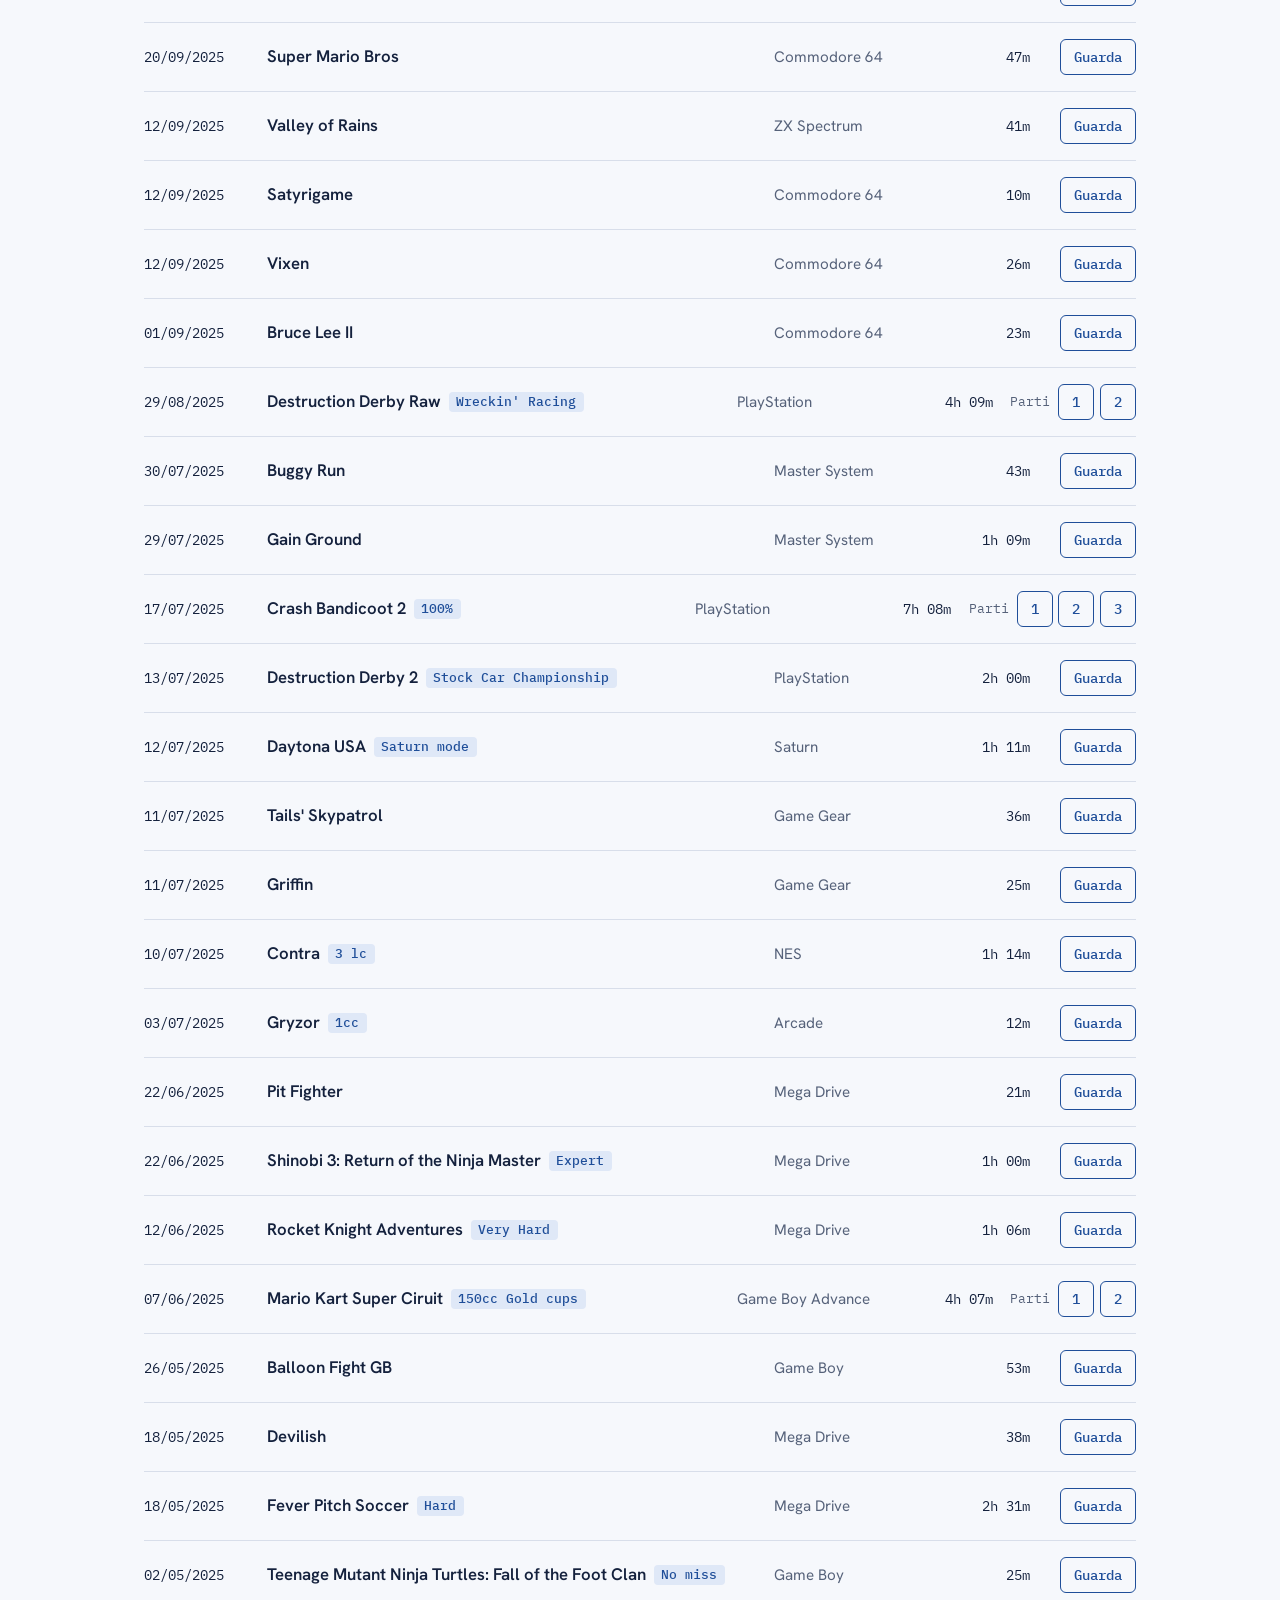
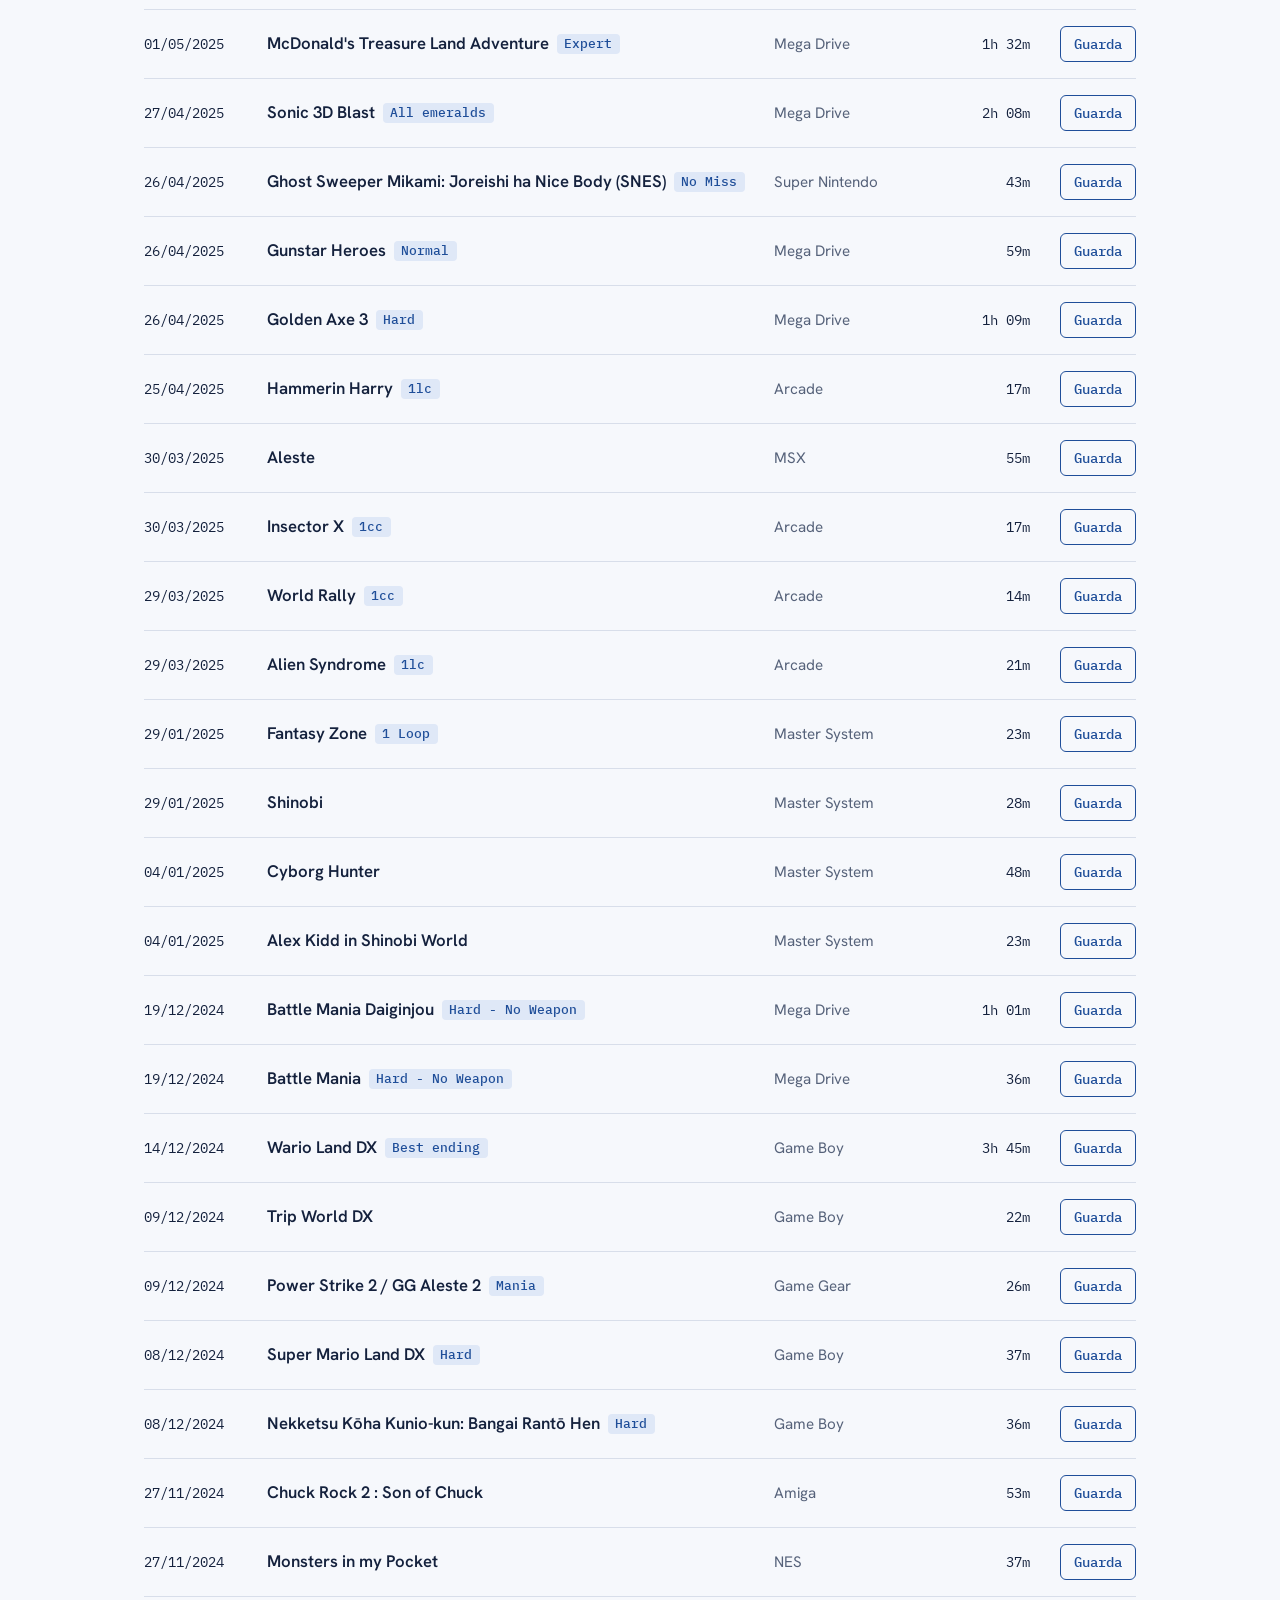
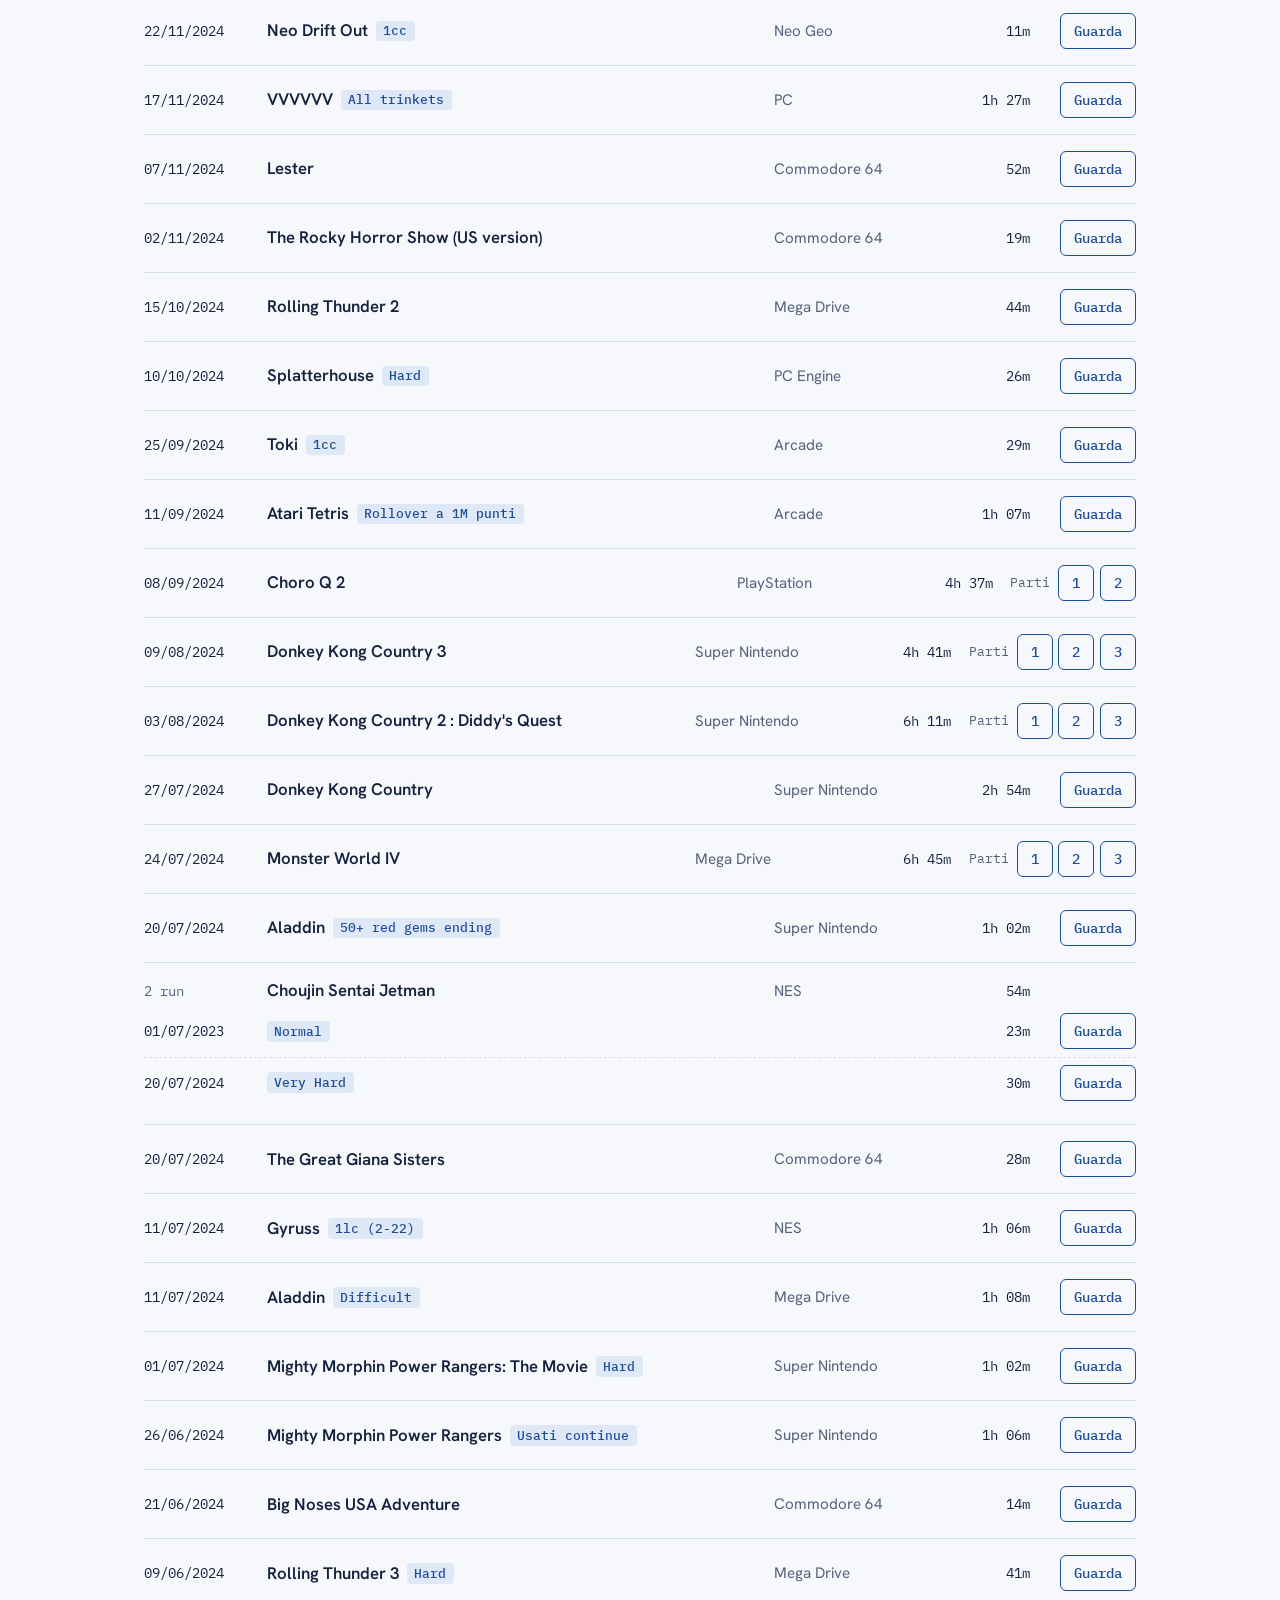
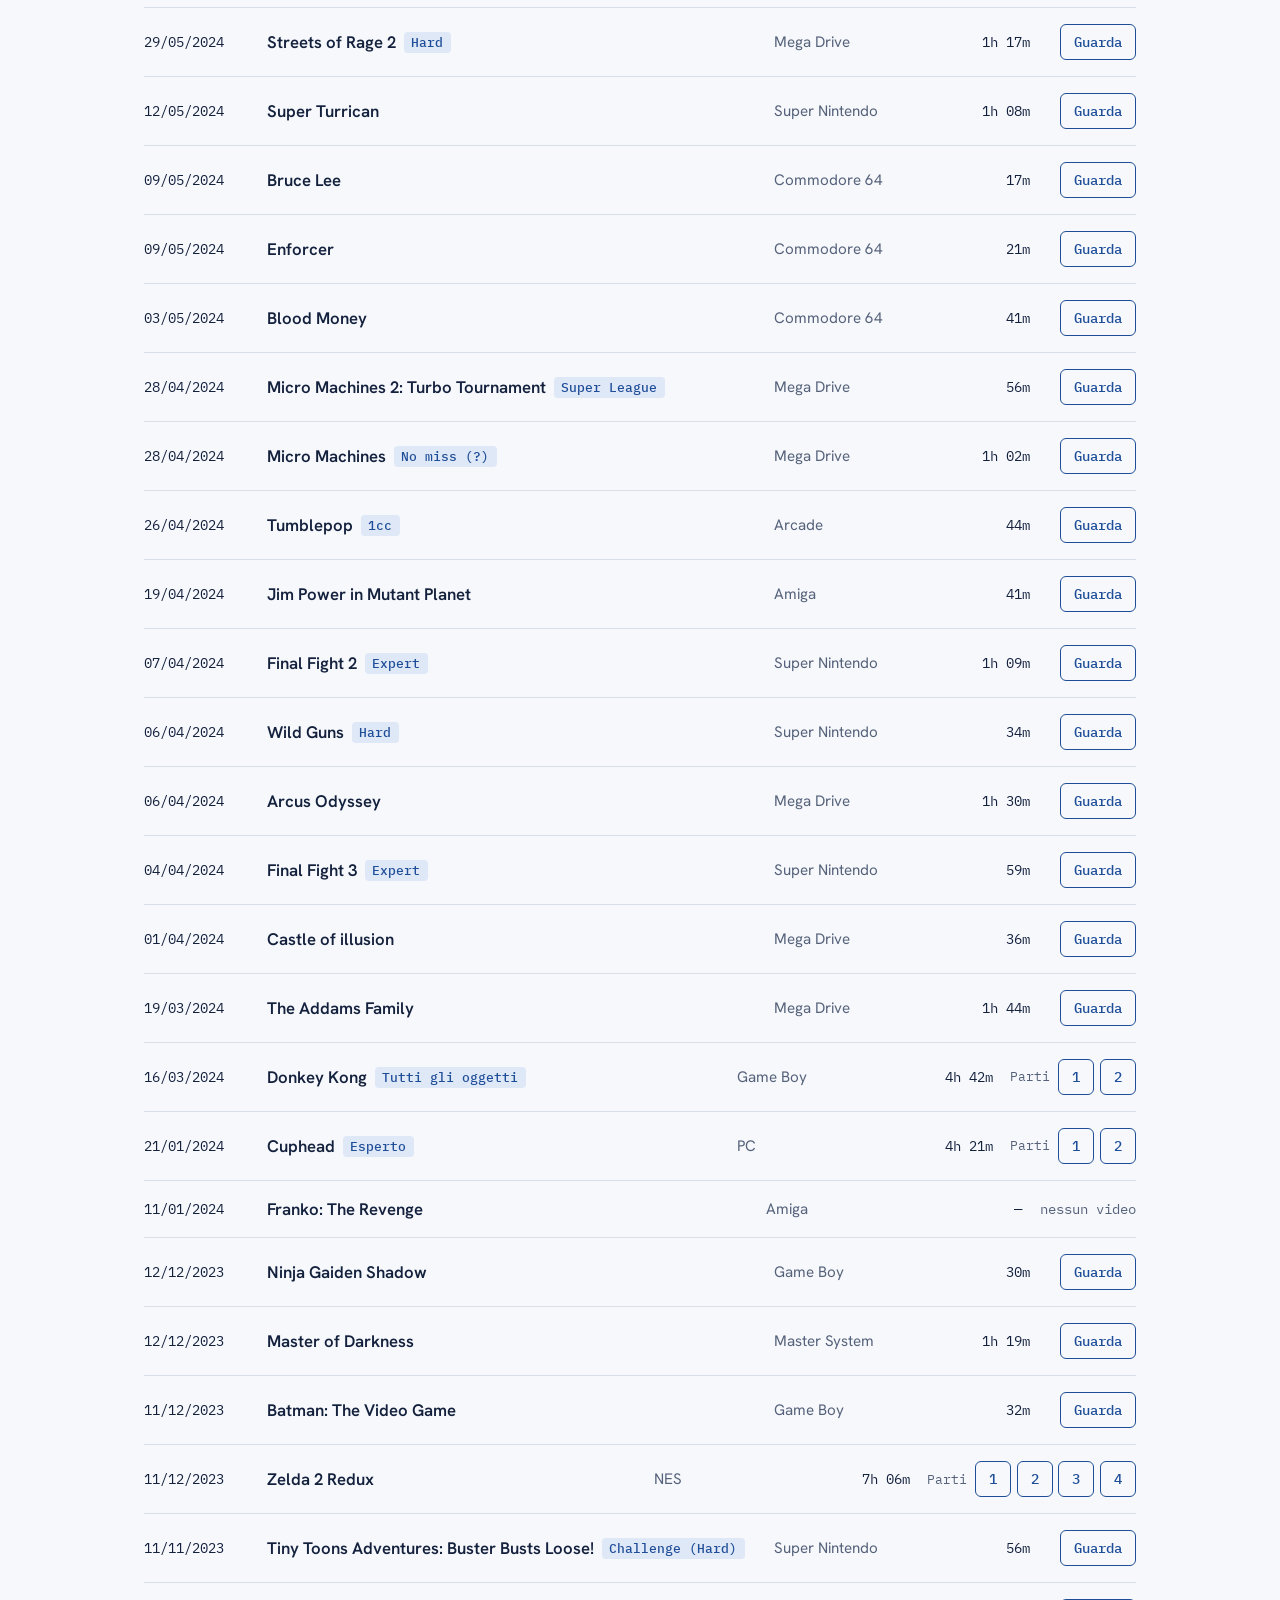
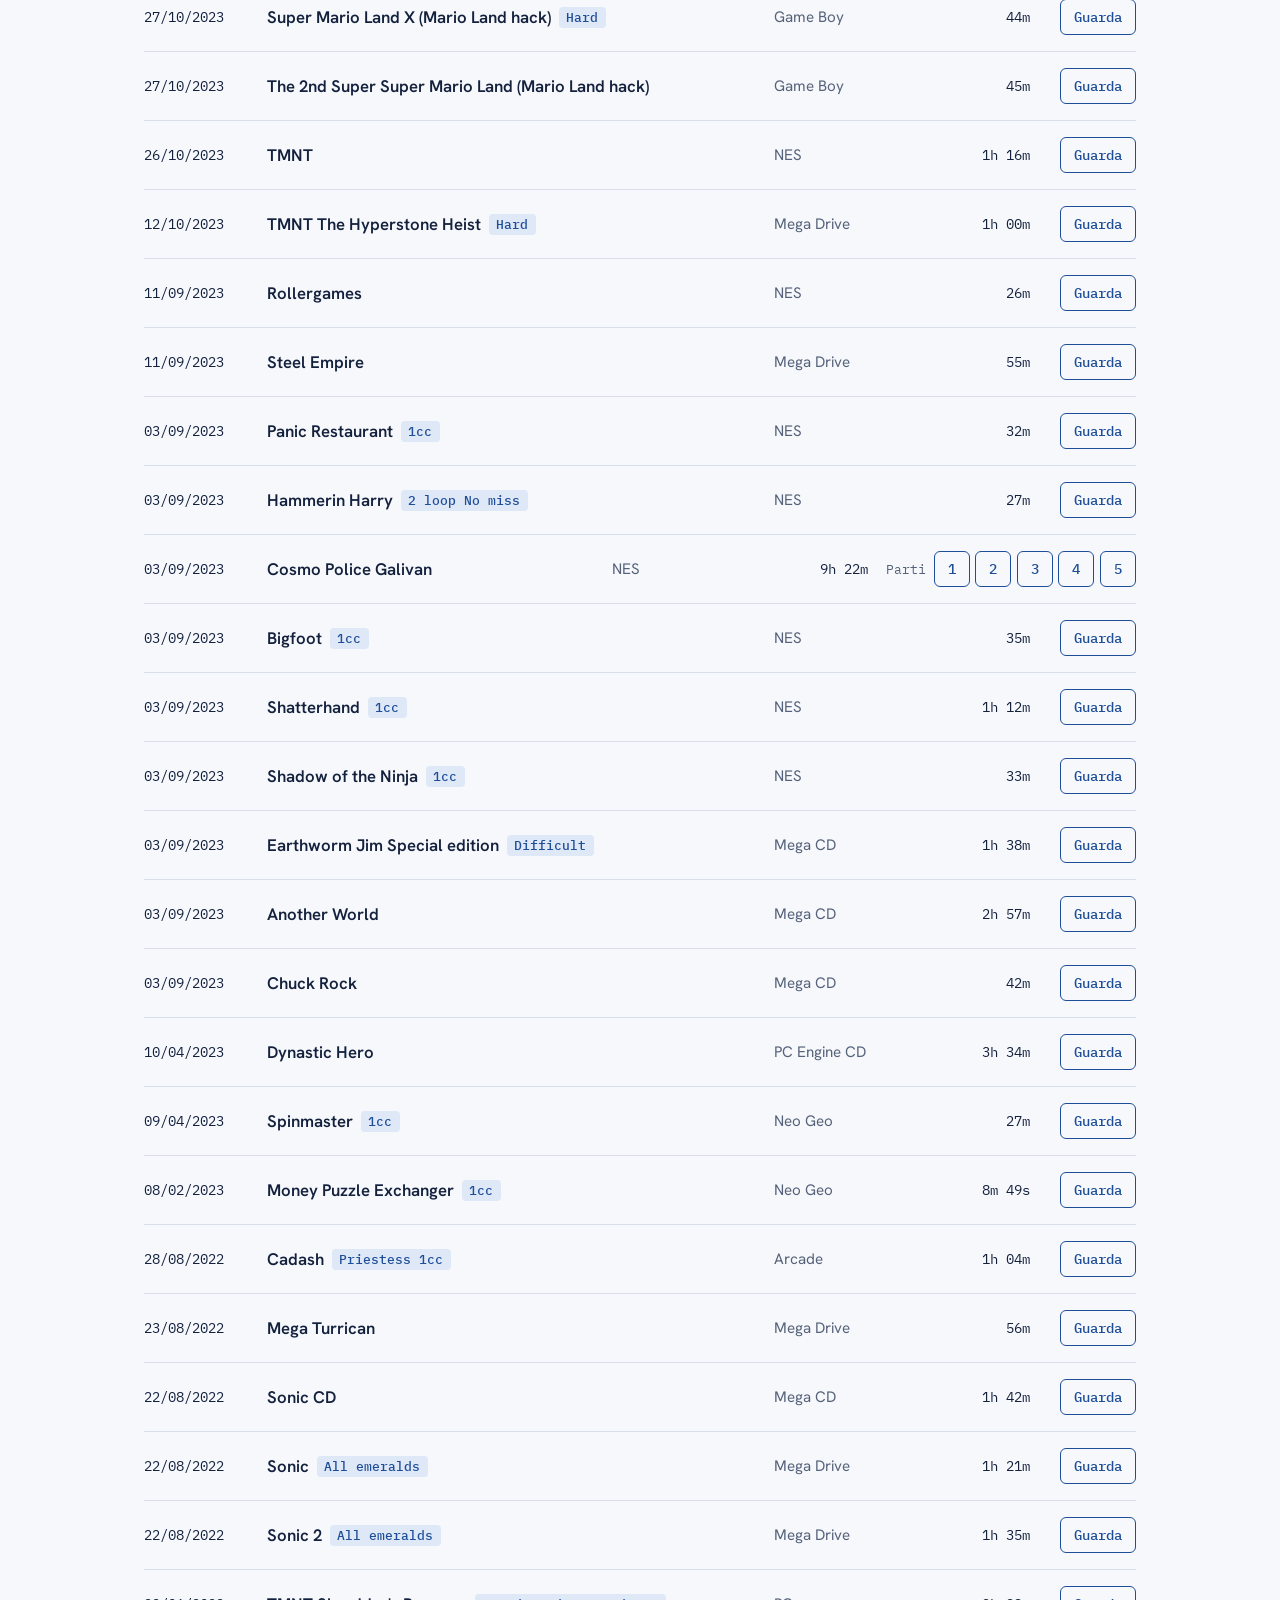
==== commit 8f778dc2: "Pulsanti Twitch e YouTube nei loro colori e tasti delle piattaforme in risalto Co-Authored-By: Claud" ====
--- a/giochi/index.html
+++ b/giochi/index.html
@@ -49,13 +49,13 @@
 .chips { display: flex; gap: 0.45rem; margin-top: 0.9rem; overflow-x: auto; padding-bottom: 0.5rem; scrollbar-width: thin; }
 .chip {
   flex: none; white-space: nowrap; cursor: pointer;
-  background: transparent; color: var(--fg);
-  border: 1px solid var(--line); border-radius: 999px;
+  background: transparent; color: var(--chip);
+  border: 1px solid var(--chip-line); border-radius: 999px;
   padding: 0.3rem 0.8rem; font-size: 0.9rem; min-height: 36px;
 }
 .chip i { font: 400 0.8rem var(--mono); font-style: normal; color: var(--muted); margin-left: 0.35rem; }
-.chip:hover { border-color: var(--accent); }
-.chip[aria-pressed="true"] { background: var(--accent); border-color: var(--accent); color: var(--accent-ink); }
+.chip:hover { border-color: var(--chip); }
+.chip[aria-pressed="true"] { background: var(--chip); border-color: var(--chip); color: var(--chip-ink); }
 .chip[aria-pressed="true"] i { color: inherit; opacity: 0.85; }
 @media (min-width: 761px) { .chips { flex-wrap: wrap; overflow: visible; } #plat { display: none; } }
 /* Sul telefono i pulsanti diventano un menu a tendina accanto a "Ordina" */
--- a/assets/base.css
+++ b/assets/base.css
@@ -1,11 +1,14 @@
 /* Stile condiviso da tutte le pagine del sito.
    Colori blu e arancio (variante "A"). Colori e caratteri si cambiano solo qui, nei token di :root.
-   --detail è il bordino colorato delle schede; --peach, --peach-deep e --leaf servono solo alla pesca del logo. */
+   --detail è il bordino colorato delle schede; --peach, --peach-deep e --leaf servono solo alla pesca del logo.
+   --chip/--chip-line/--chip-ink: i tasti delle piattaforme. --twitch e --yt: i colori dei due siti, uguali nei due temi. */
 :root {
   --bg: #F6F8FC; --fg: #14213D; --muted: #56627A; --line: #D8DEEA;
   --accent: #1F4E99; --accent-ink: #FFFFFF; --accent-soft: #DFE8F7; --accent-soft-ink: #1F4E99;
   --detail: #F28C28; --bar: #C9D6EC;
   --peach: #F7A072; --peach-deep: #E07A5F; --leaf: #6E9A5B;
+  --chip: #1F4E99; --chip-line: #1F4E99; --chip-ink: #FFFFFF;
+  --twitch: #9146FF; --twitch-hover: #772CE8; --yt: #CC0000; --yt-hover: #A80000; --brand-ink: #FFFFFF;
   --display: "Chakra Petch", "Segoe UI", system-ui, sans-serif;
   --body: "Hanken Grotesk", "Segoe UI", system-ui, sans-serif;
   --mono: "IBM Plex Mono", ui-monospace, Menlo, Consolas, monospace;
@@ -17,6 +20,8 @@
     --accent: #FFA24C; --accent-ink: #0F1726; --accent-soft: #2E2418; --accent-soft-ink: #FFA24C;
     --detail: #4C8DFF; --bar: #33456A;
     --peach: #F7A072; --peach-deep: #E07A5F; --leaf: #8DB97A;
+    --chip: #FFA24C; --chip-line: #FFA24C; --chip-ink: #0F1726;
+    --twitch: #9146FF; --twitch-hover: #772CE8; --yt: #CC0000; --yt-hover: #A80000; --brand-ink: #FFFFFF;
     color-scheme: dark;
   }
 }
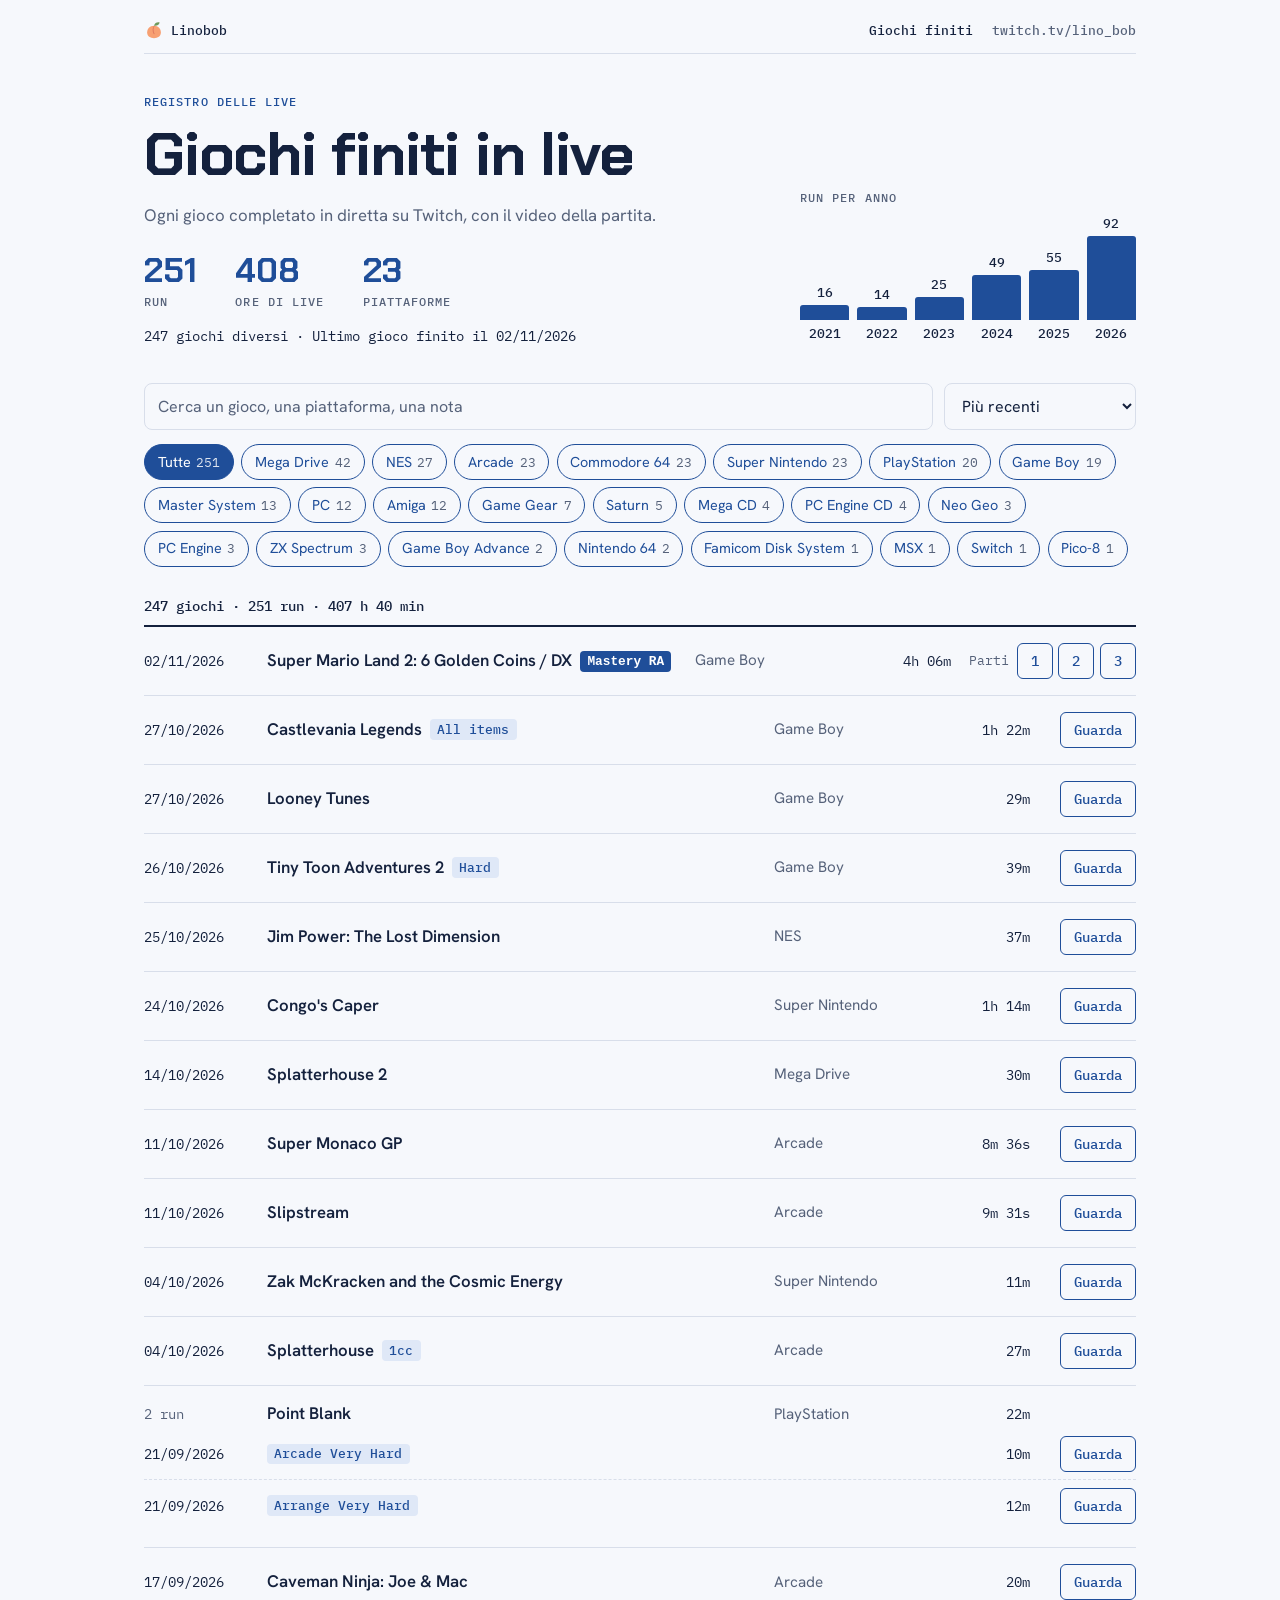
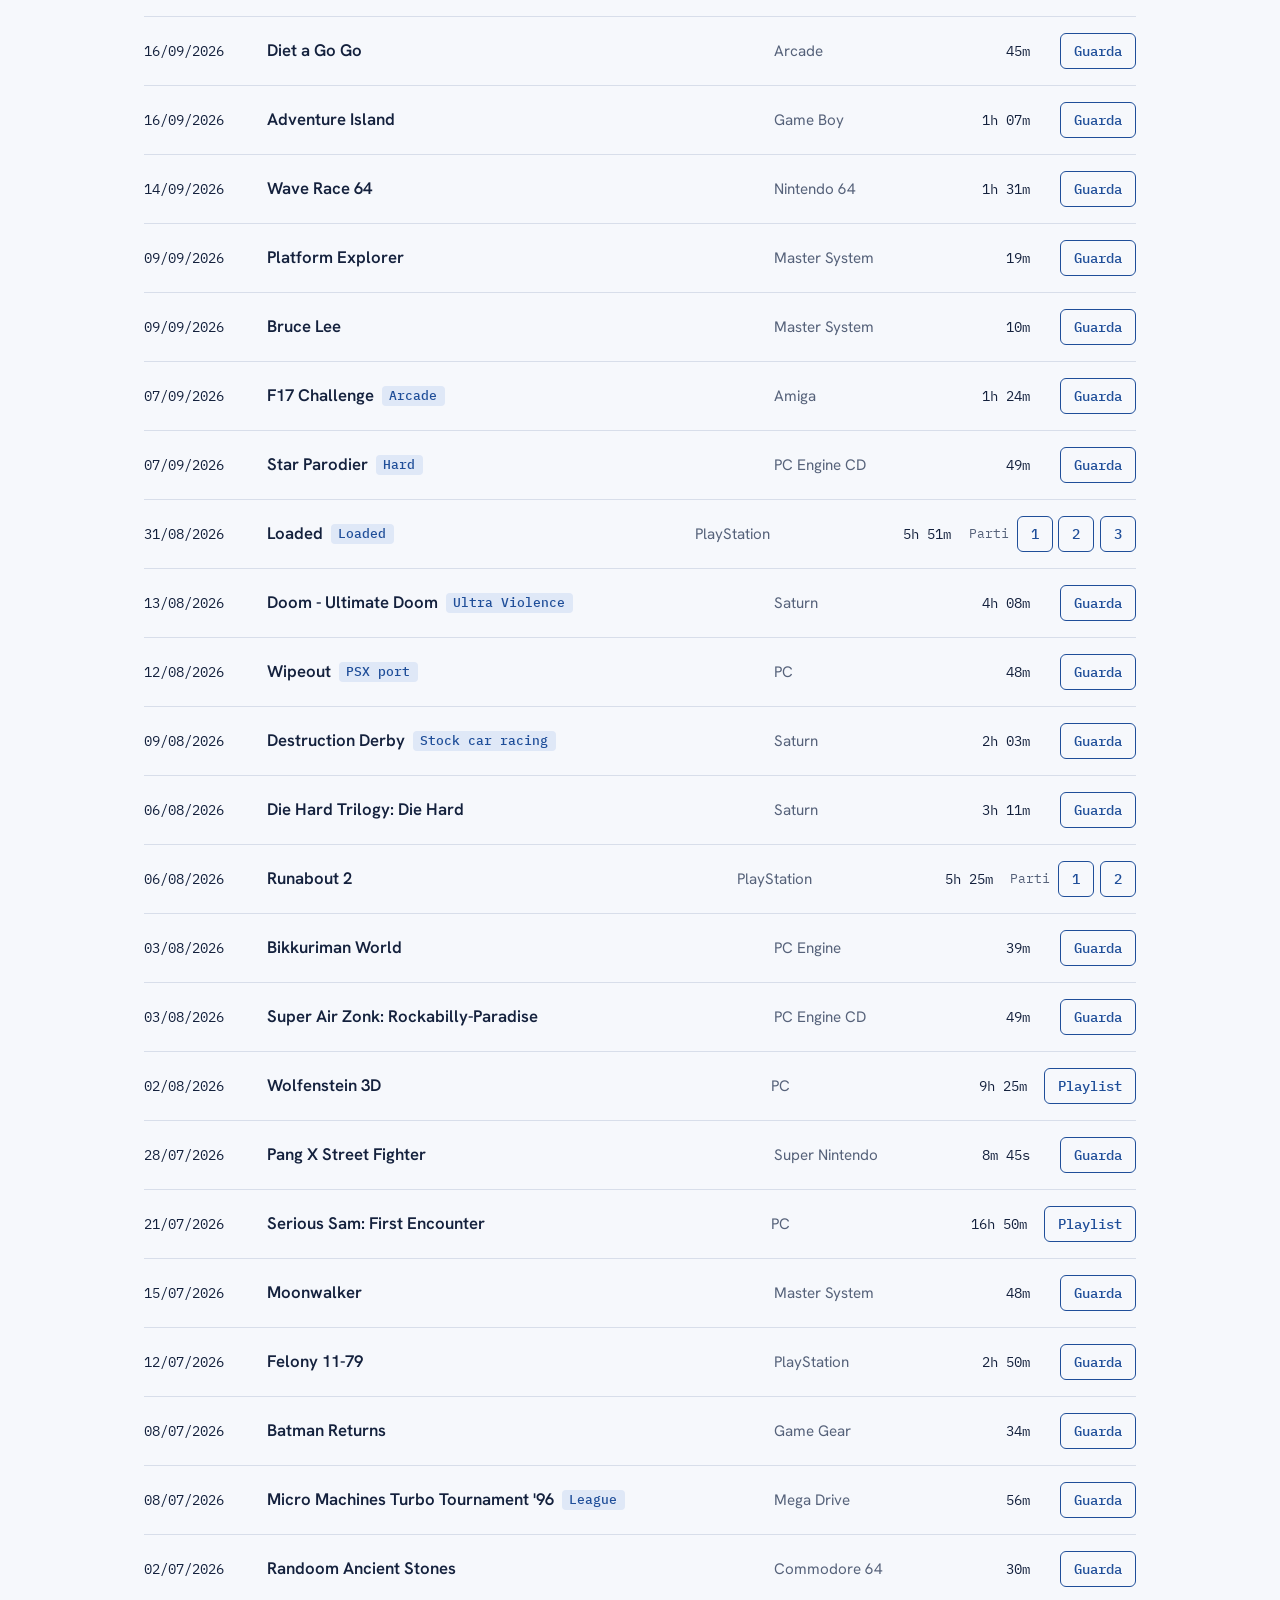
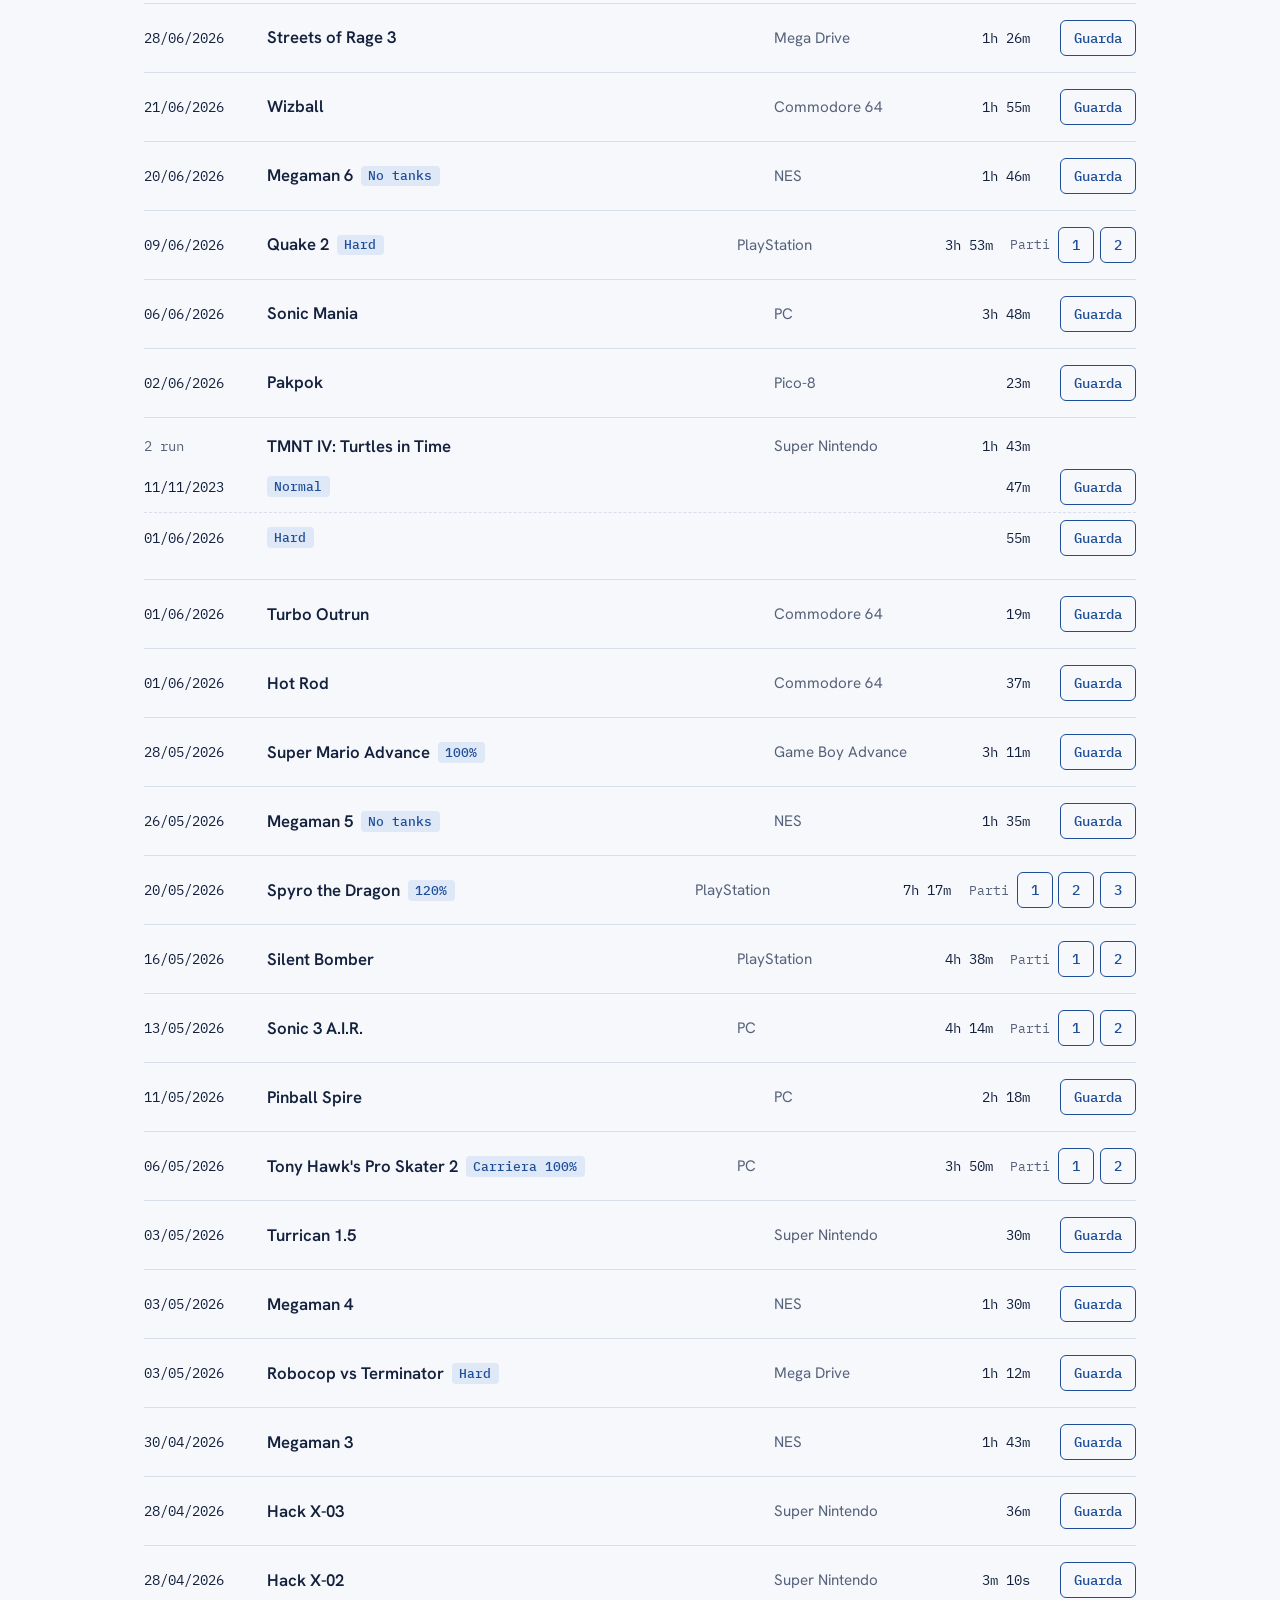
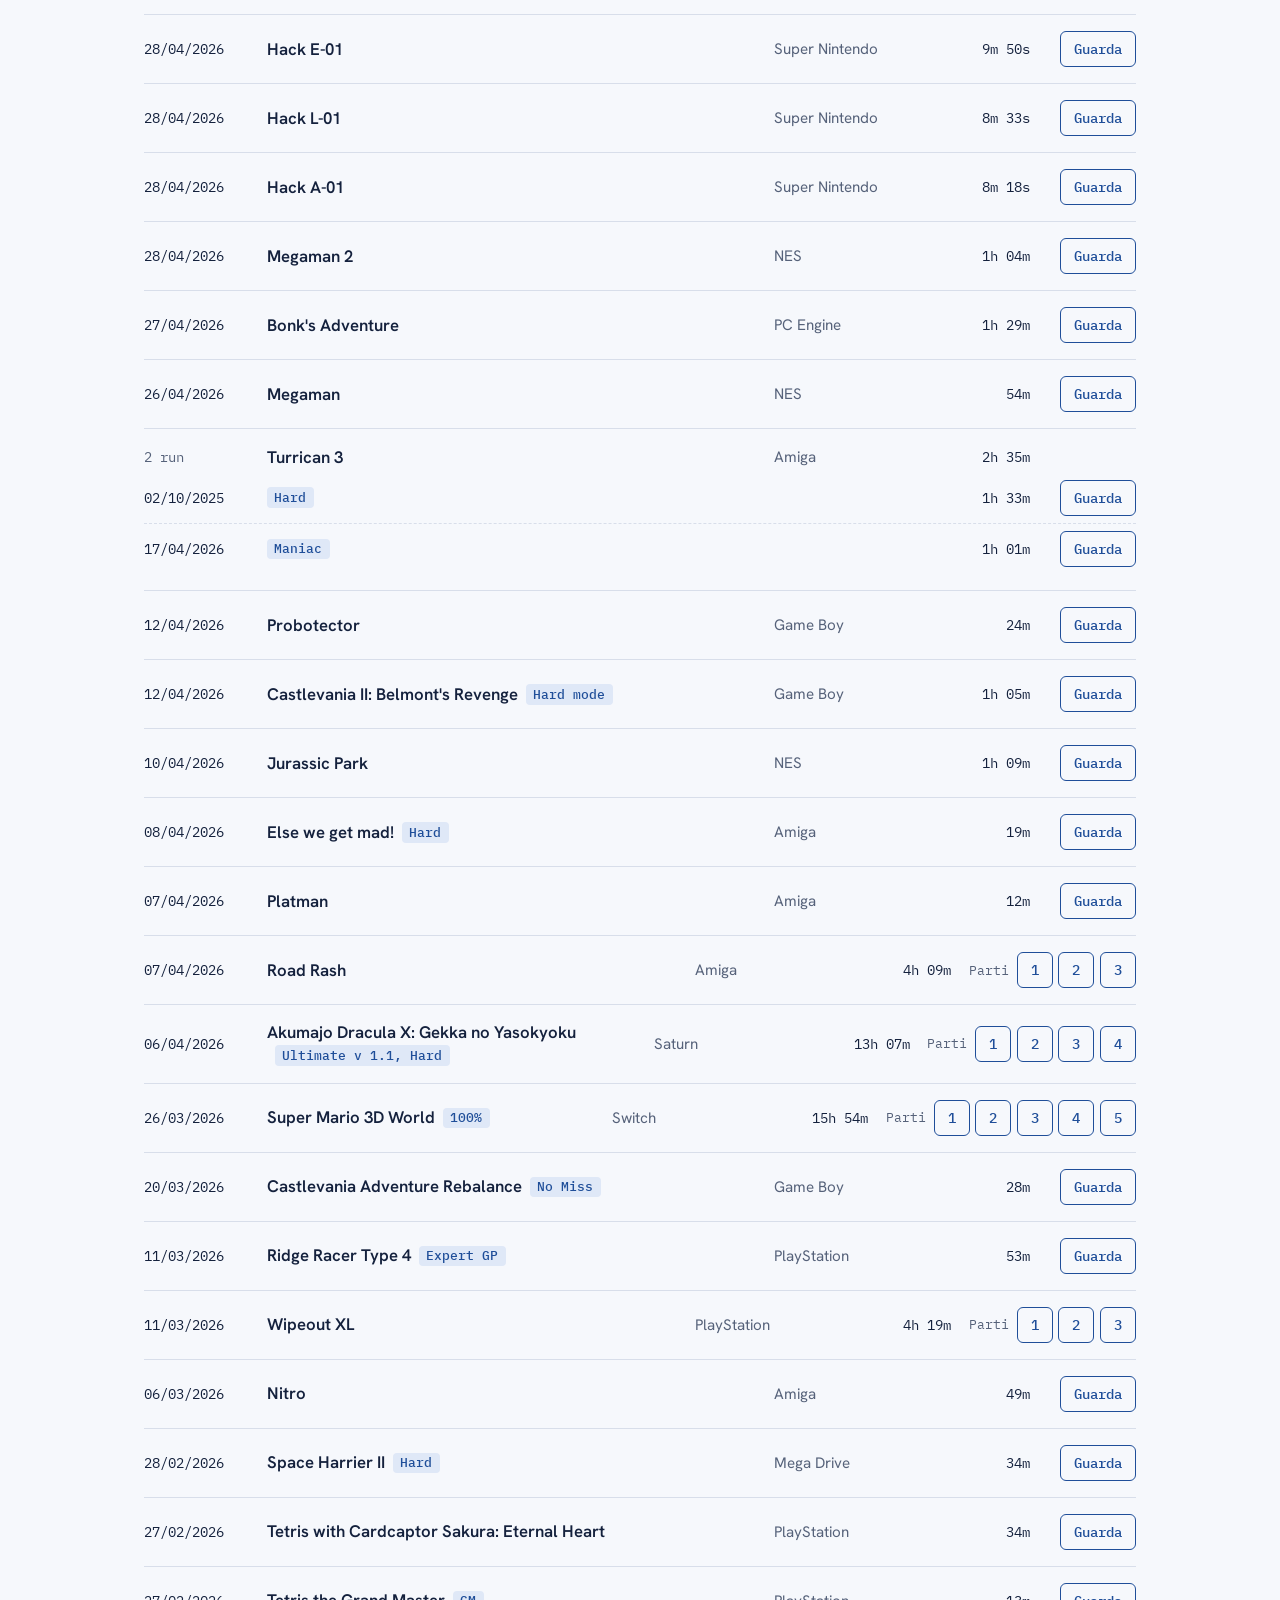
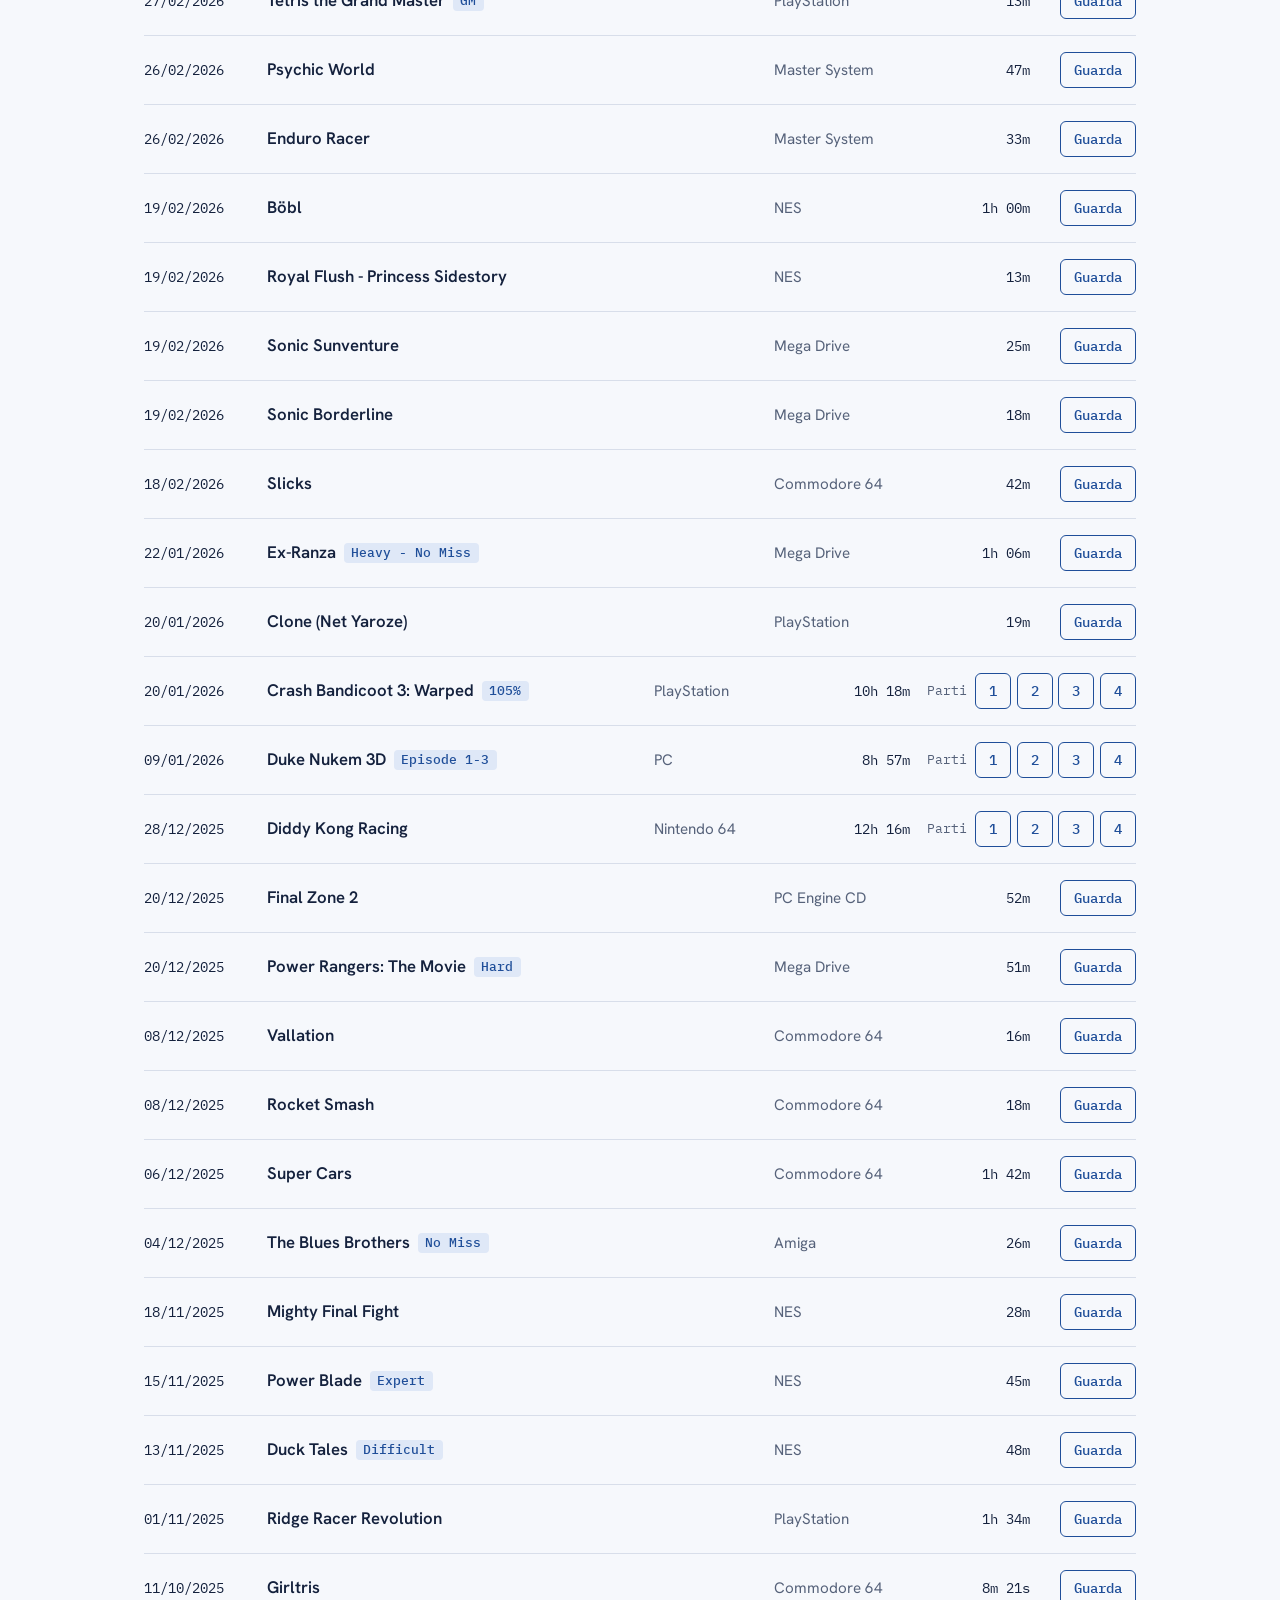
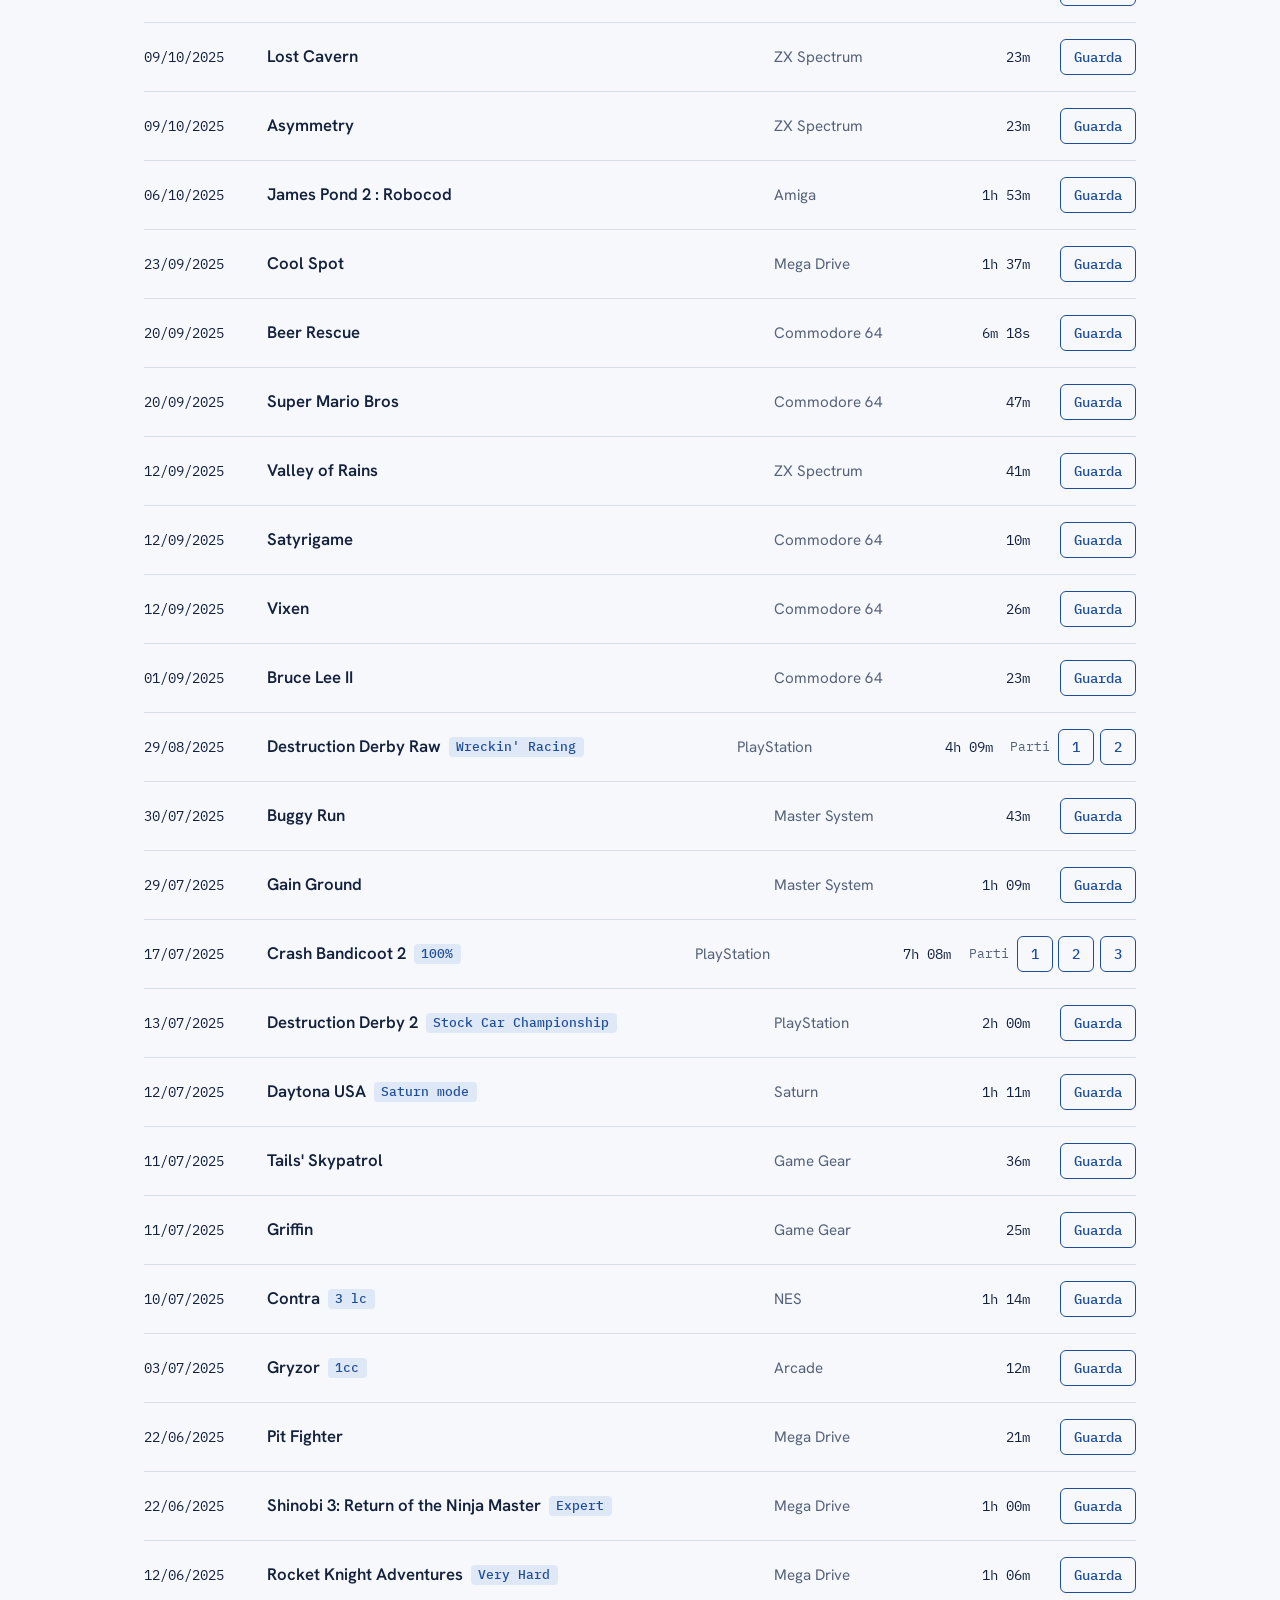
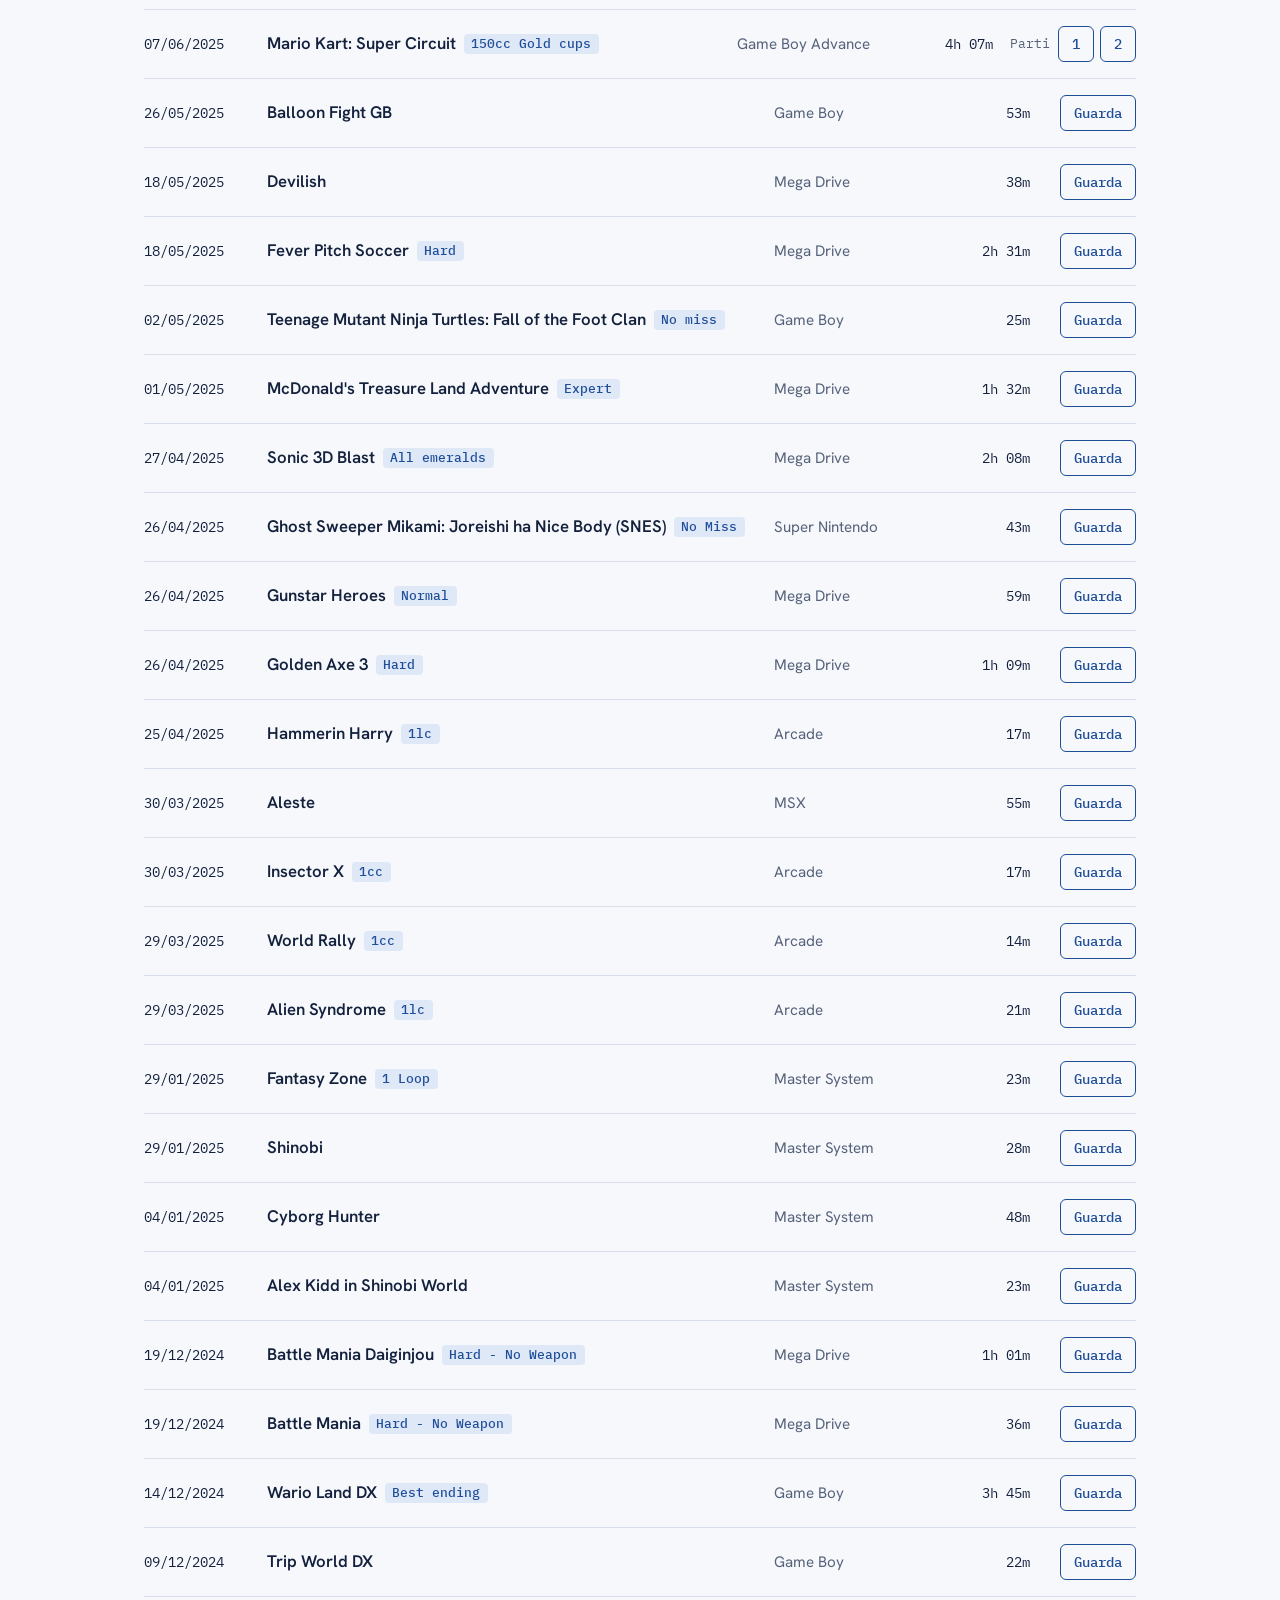
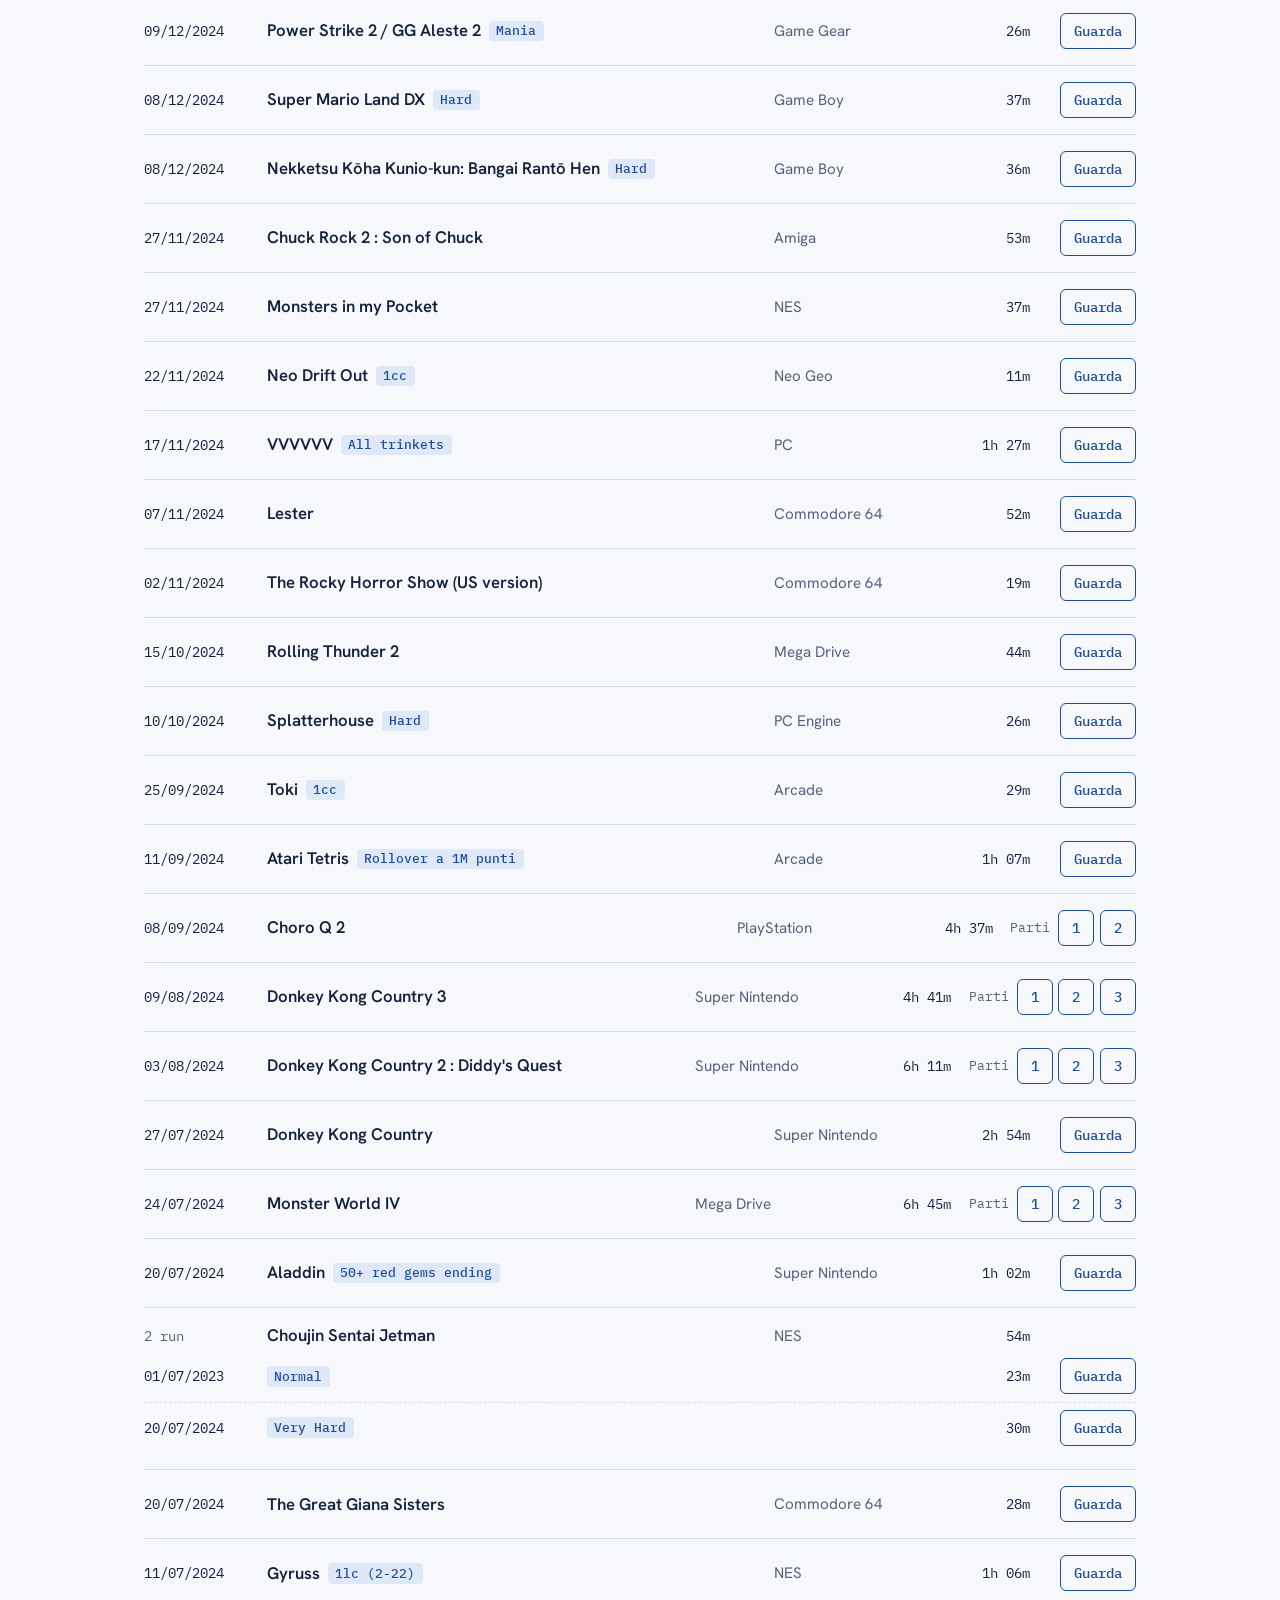
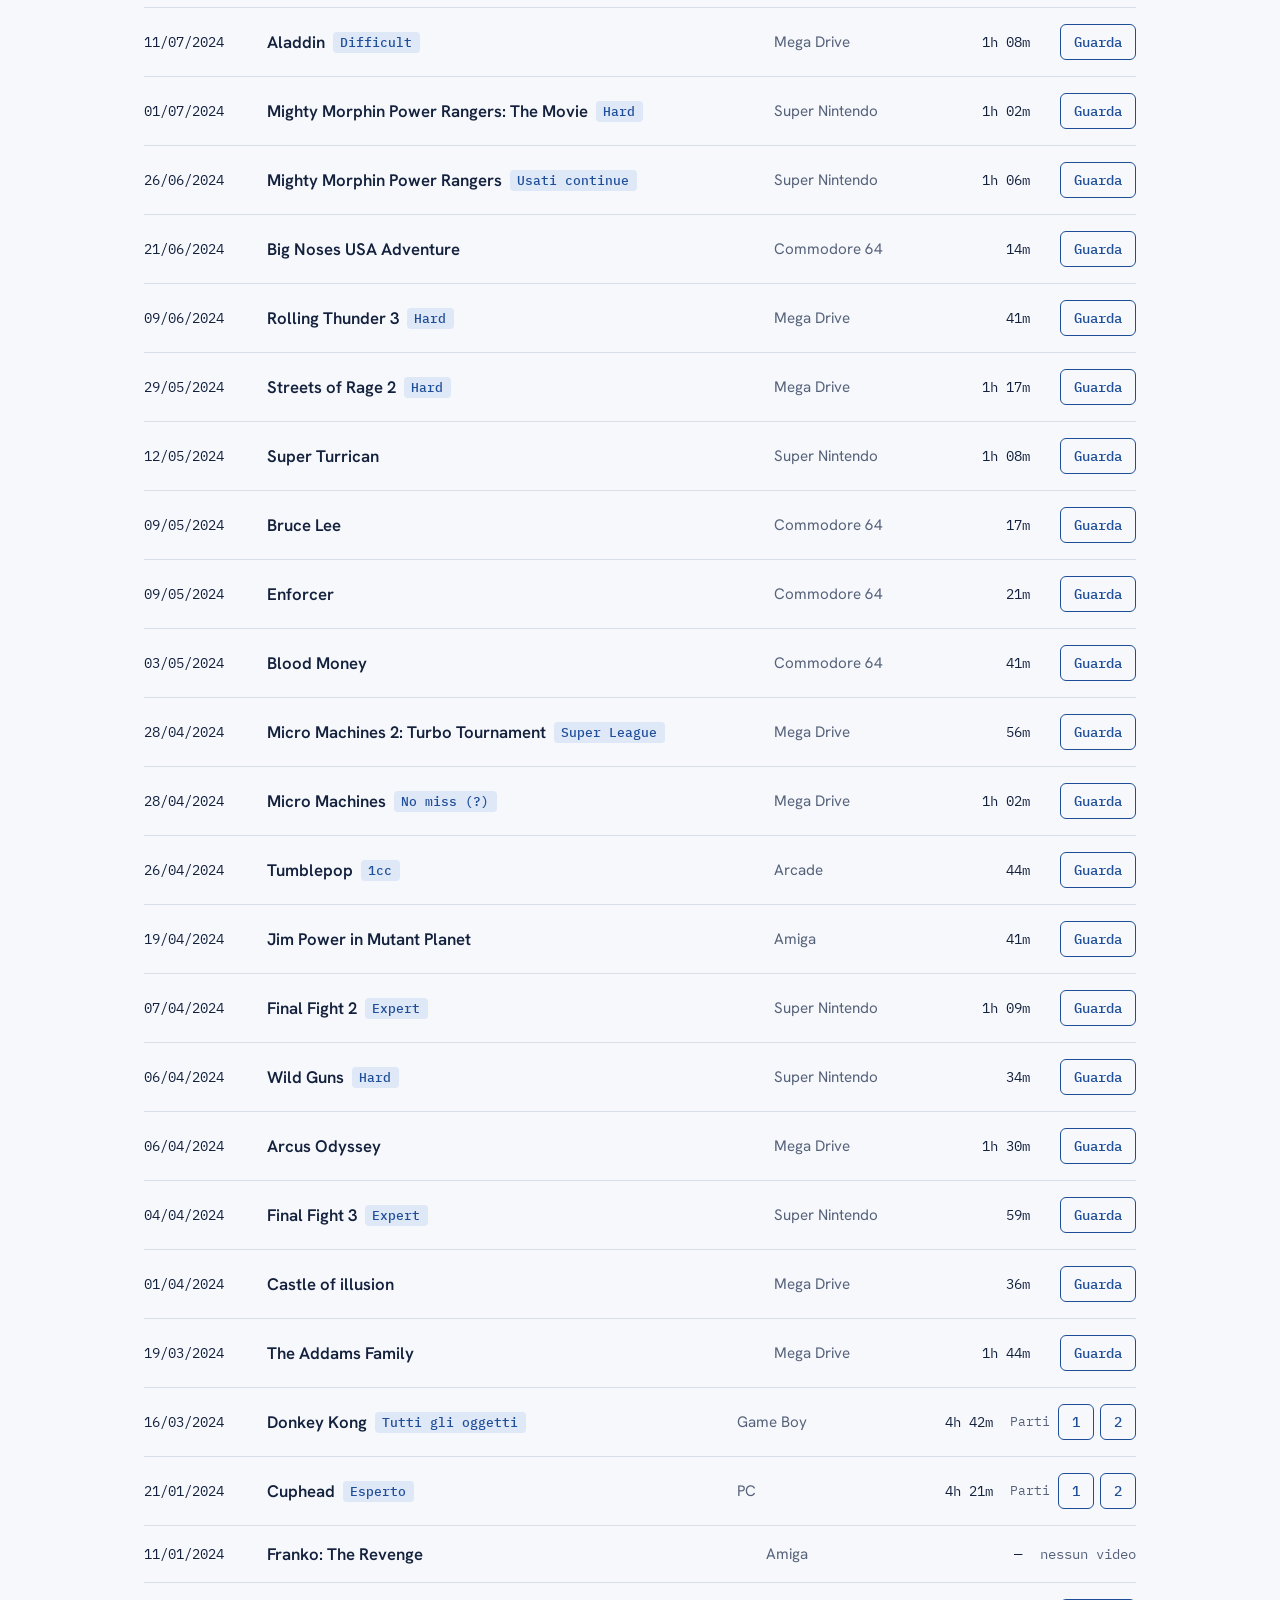
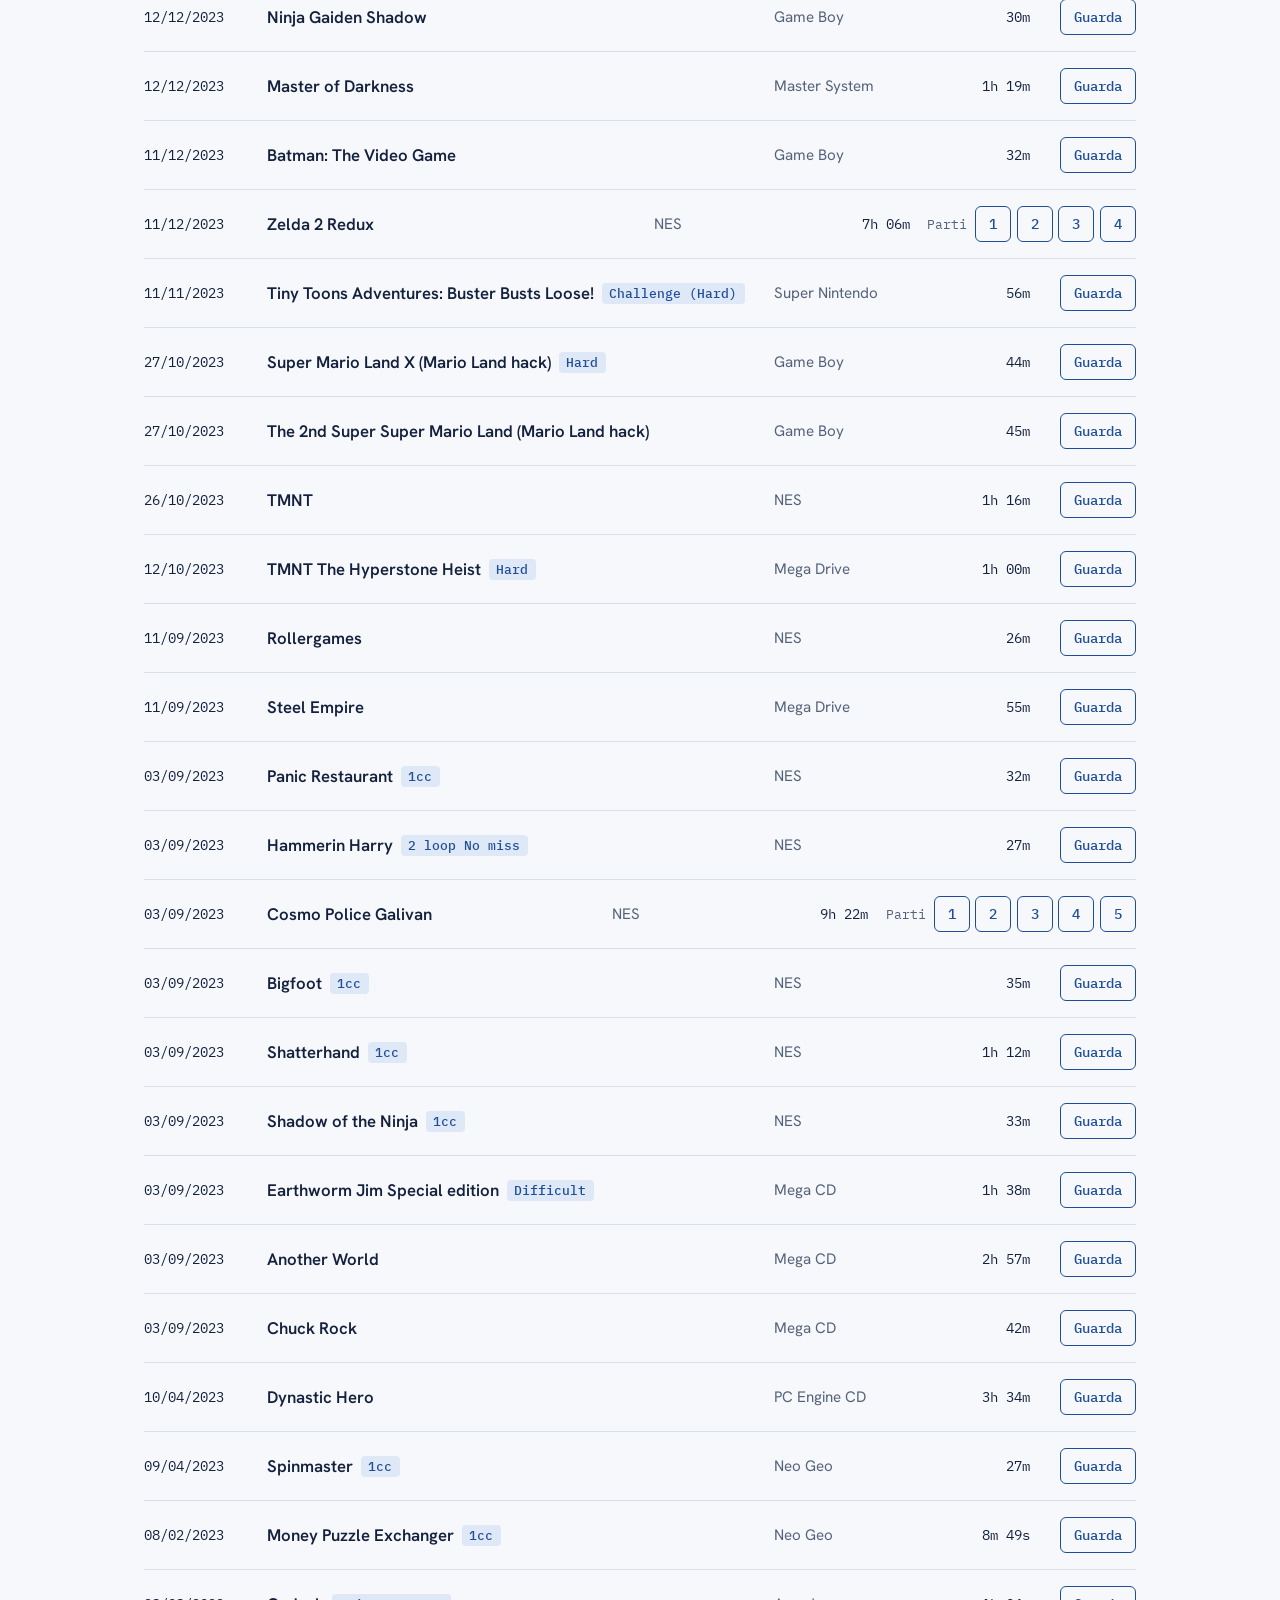
==== commit 4870bbdd: "Aggiunto Super Mario Land 2 con la mastery su RetroAchievements Co-Authored-By: Claude Opus 5.5 <nor" ====
--- a/giochi/index.html
+++ b/giochi/index.html
@@ -108,6 +108,11 @@
 .run + .run { border-top: 1px dashed var(--line); }
 .run .t { font: inherit; }
 .run .note { margin-left: 0; }
+/* Distintivo Mastery di RetroAchievements: colori dei tasti delle piattaforme */
+.ra { display: inline-block; margin-left: 0.5rem; padding: 0.05rem 0.45rem; border-radius: 4px; background: var(--chip); color: var(--chip-ink); font: 600 0.8rem/1.5 var(--mono); vertical-align: 0.08em; text-decoration: none; white-space: nowrap; }
+a.ra:hover { text-decoration: underline; }
+.run .note + .ra { margin-left: 0.4rem; }
+.run .t > .ra:first-child { margin-left: 0; }
 .empty { padding: 2.5rem 0; color: var(--muted); }
 
 /* Telefono: ogni gioco è una scheda separata */
@@ -225,7 +230,7 @@
       link: g.link || [],
       sec: parseDurata(g.durata),
       anno: g.data.slice(0, 4),
-      chiave: norm([g.titolo, g.nota || '', g.piattaforma, nomi.get(g.piattaforma) || ''].join(' '))
+      chiave: norm([g.titolo, g.nota || '', g.mastery ? 'mastery retroachievements' : '', g.piattaforma, nomi.get(g.piattaforma) || ''].join(' '))
     }));
     const state = { q: '', plat: '', anno: '', ord: 'recenti' };
 
@@ -260,6 +265,10 @@
     const opt = (val, label, n) => '<option value="' + esc(val) + '">' + esc(label) + ' (' + n + ')</option>';
     $('plat').innerHTML = opt('', 'Tutte', games.length) + ordPlat.map(s => opt(s, nomi.get(s) || s, perPlat[s])).join('');
 
+    // Mastery: true = distintivo senza link, altrimenti il link alla pagina di RetroAchievements
+    const raHtml = g => !g.mastery ? '' : g.mastery === true
+      ? '<span class="ra" title="Tutti gli achievement su RetroAchievements">Mastery RA</span>'
+      : '<a class="ra" href="' + esc(g.mastery) + '" target="_blank" rel="noopener noreferrer" title="Tutti gli achievement su RetroAchievements" aria-label="Mastery su RetroAchievements: pagina del gioco">Mastery RA</a>';
     function linksHtml(g) {
       if (!g.link.length) return '<span class="nolink">nessun video</span>';
       const nome = g.titolo + (g.nota ? ' (' + g.nota + ')' : '');
@@ -273,7 +282,7 @@
     }
     const rowHtml = g => '<li class="row">' +
       '<span class="d">' + fmtData(g.data) + '</span>' +
-      '<span class="t">' + esc(g.titolo) + (g.nota ? '<span class="note">' + esc(g.nota) + '</span>' : '') + '</span>' +
+      '<span class="t">' + esc(g.titolo) + (g.nota ? '<span class="note">' + esc(g.nota) + '</span>' : '') + raHtml(g) + '</span>' +
       '<span class="p">' + esc(nomi.get(g.piattaforma) || g.piattaforma) + '</span>' +
       '<span class="u">' + fmtDur(g.sec) + '</span>' +
       '<span class="l">' + linksHtml(g) + '</span></li>';
@@ -288,7 +297,7 @@
         '<span class="u" title="Durata totale">' + fmtDur(tot) + '</span>' +
         '<ol class="runs">' + rs.map(g => '<li class="run">' +
           '<span class="d">' + fmtData(g.data) + '</span>' +
-          '<span class="t">' + (g.nota ? '<span class="note">' + esc(g.nota) + '</span>' : '') + '</span>' +
+          '<span class="t">' + (g.nota ? '<span class="note">' + esc(g.nota) + '</span>' : '') + raHtml(g) + '</span>' +
           '<span class="u">' + fmtDur(g.sec) + '</span>' +
           '<span class="l">' + linksHtml(g) + '</span></li>').join('') +
         '</ol></li>';
--- a/assets/base.css
+++ b/assets/base.css
@@ -1,14 +1,14 @@
 /* Stile condiviso da tutte le pagine del sito.
    Colori blu e arancio (variante "A"). Colori e caratteri si cambiano solo qui, nei token di :root.
    --detail è il bordino colorato delle schede; --peach, --peach-deep e --leaf servono solo alla pesca del logo.
-   --chip/--chip-line/--chip-ink: i tasti delle piattaforme. --twitch e --yt: i colori dei due siti, uguali nei due temi. */
+   --chip/--chip-line/--chip-ink: i tasti delle piattaforme. --twitch, --yt e --itch: i colori dei tre siti, uguali nei due temi. */
 :root {
   --bg: #F6F8FC; --fg: #14213D; --muted: #56627A; --line: #D8DEEA;
   --accent: #1F4E99; --accent-ink: #FFFFFF; --accent-soft: #DFE8F7; --accent-soft-ink: #1F4E99;
   --detail: #F28C28; --bar: #C9D6EC;
   --peach: #F7A072; --peach-deep: #E07A5F; --leaf: #6E9A5B;
   --chip: #1F4E99; --chip-line: #1F4E99; --chip-ink: #FFFFFF;
-  --twitch: #9146FF; --twitch-hover: #772CE8; --yt: #CC0000; --yt-hover: #A80000; --brand-ink: #FFFFFF;
+  --twitch: #9146FF; --twitch-hover: #772CE8; --yt: #CC0000; --yt-hover: #A80000; --itch: #D63C3C; --itch-hover: #B83030; --brand-ink: #FFFFFF;
   --display: "Chakra Petch", "Segoe UI", system-ui, sans-serif;
   --body: "Hanken Grotesk", "Segoe UI", system-ui, sans-serif;
   --mono: "IBM Plex Mono", ui-monospace, Menlo, Consolas, monospace;
@@ -21,7 +21,7 @@
     --detail: #4C8DFF; --bar: #33456A;
     --peach: #F7A072; --peach-deep: #E07A5F; --leaf: #8DB97A;
     --chip: #FFA24C; --chip-line: #FFA24C; --chip-ink: #0F1726;
-    --twitch: #9146FF; --twitch-hover: #772CE8; --yt: #CC0000; --yt-hover: #A80000; --brand-ink: #FFFFFF;
+    --twitch: #9146FF; --twitch-hover: #772CE8; --yt: #CC0000; --yt-hover: #A80000; --itch: #D63C3C; --itch-hover: #B83030; --brand-ink: #FFFFFF;
     color-scheme: dark;
   }
 }
